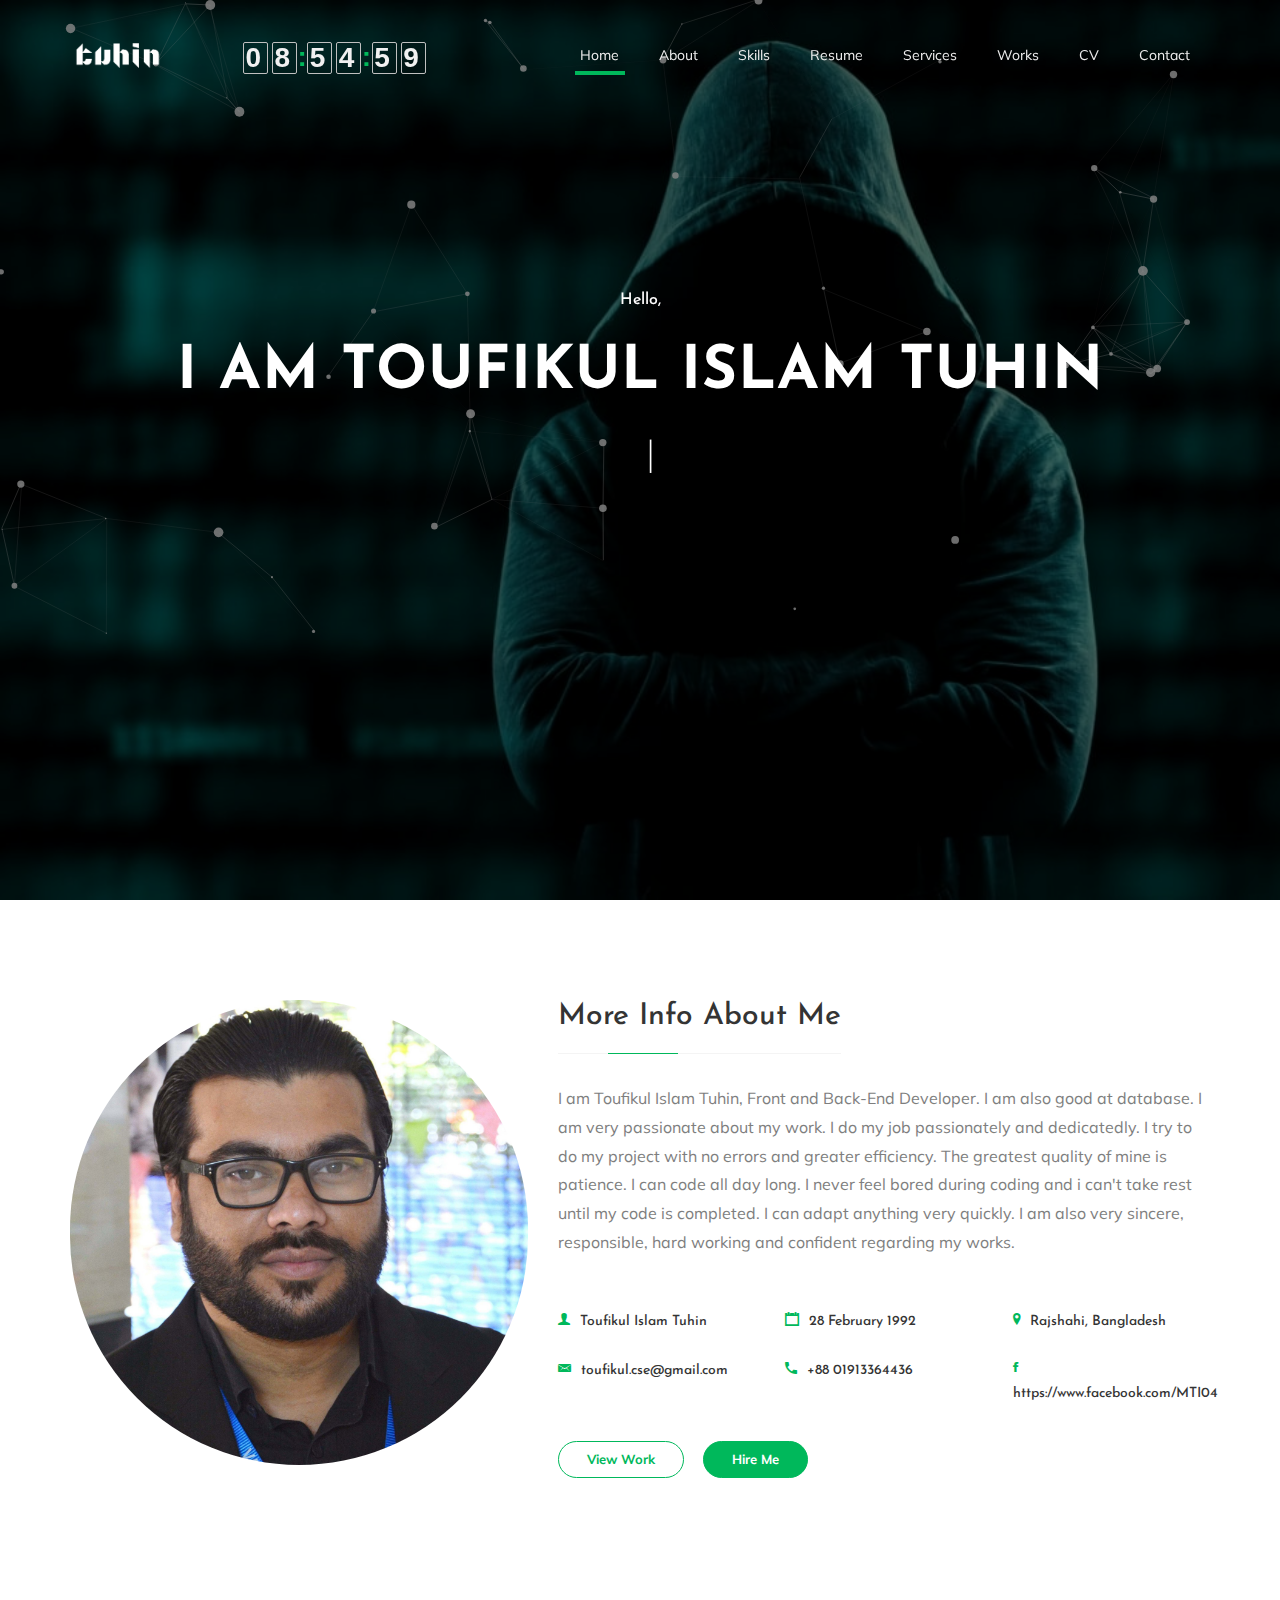
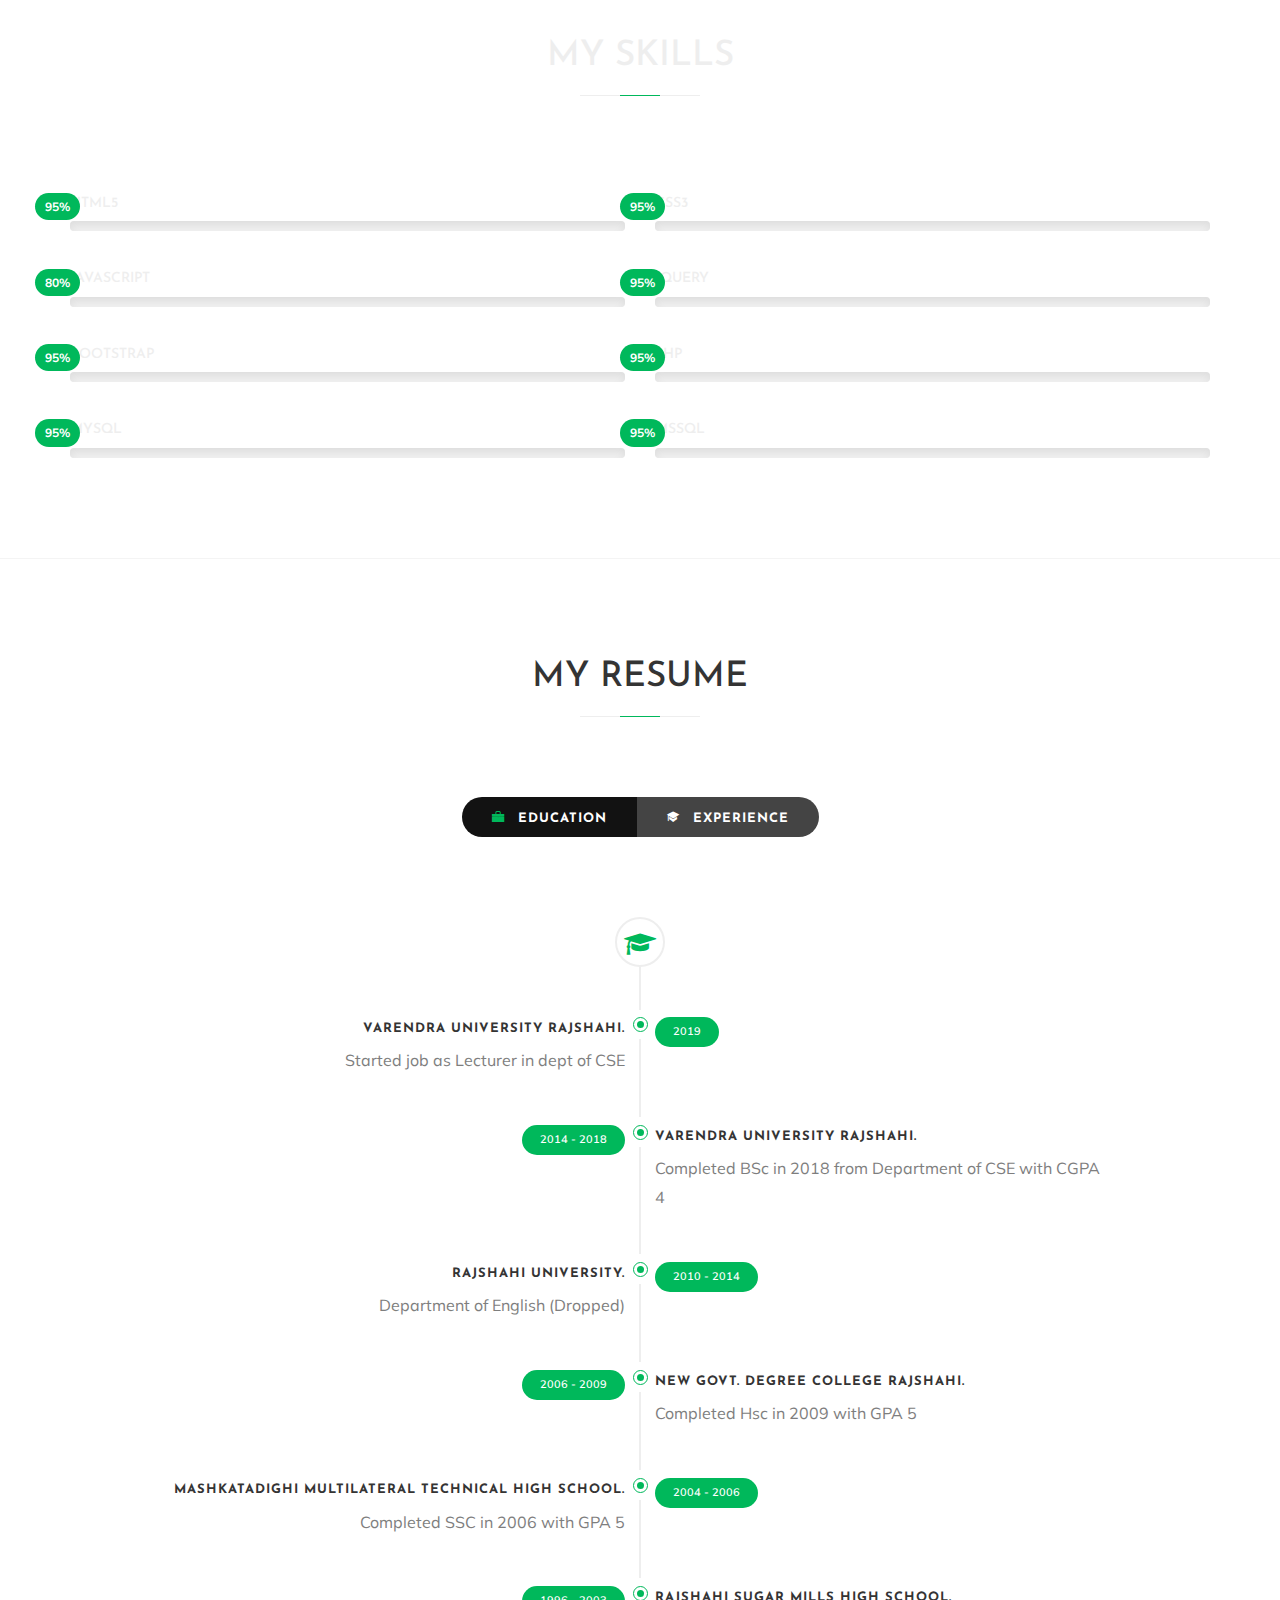
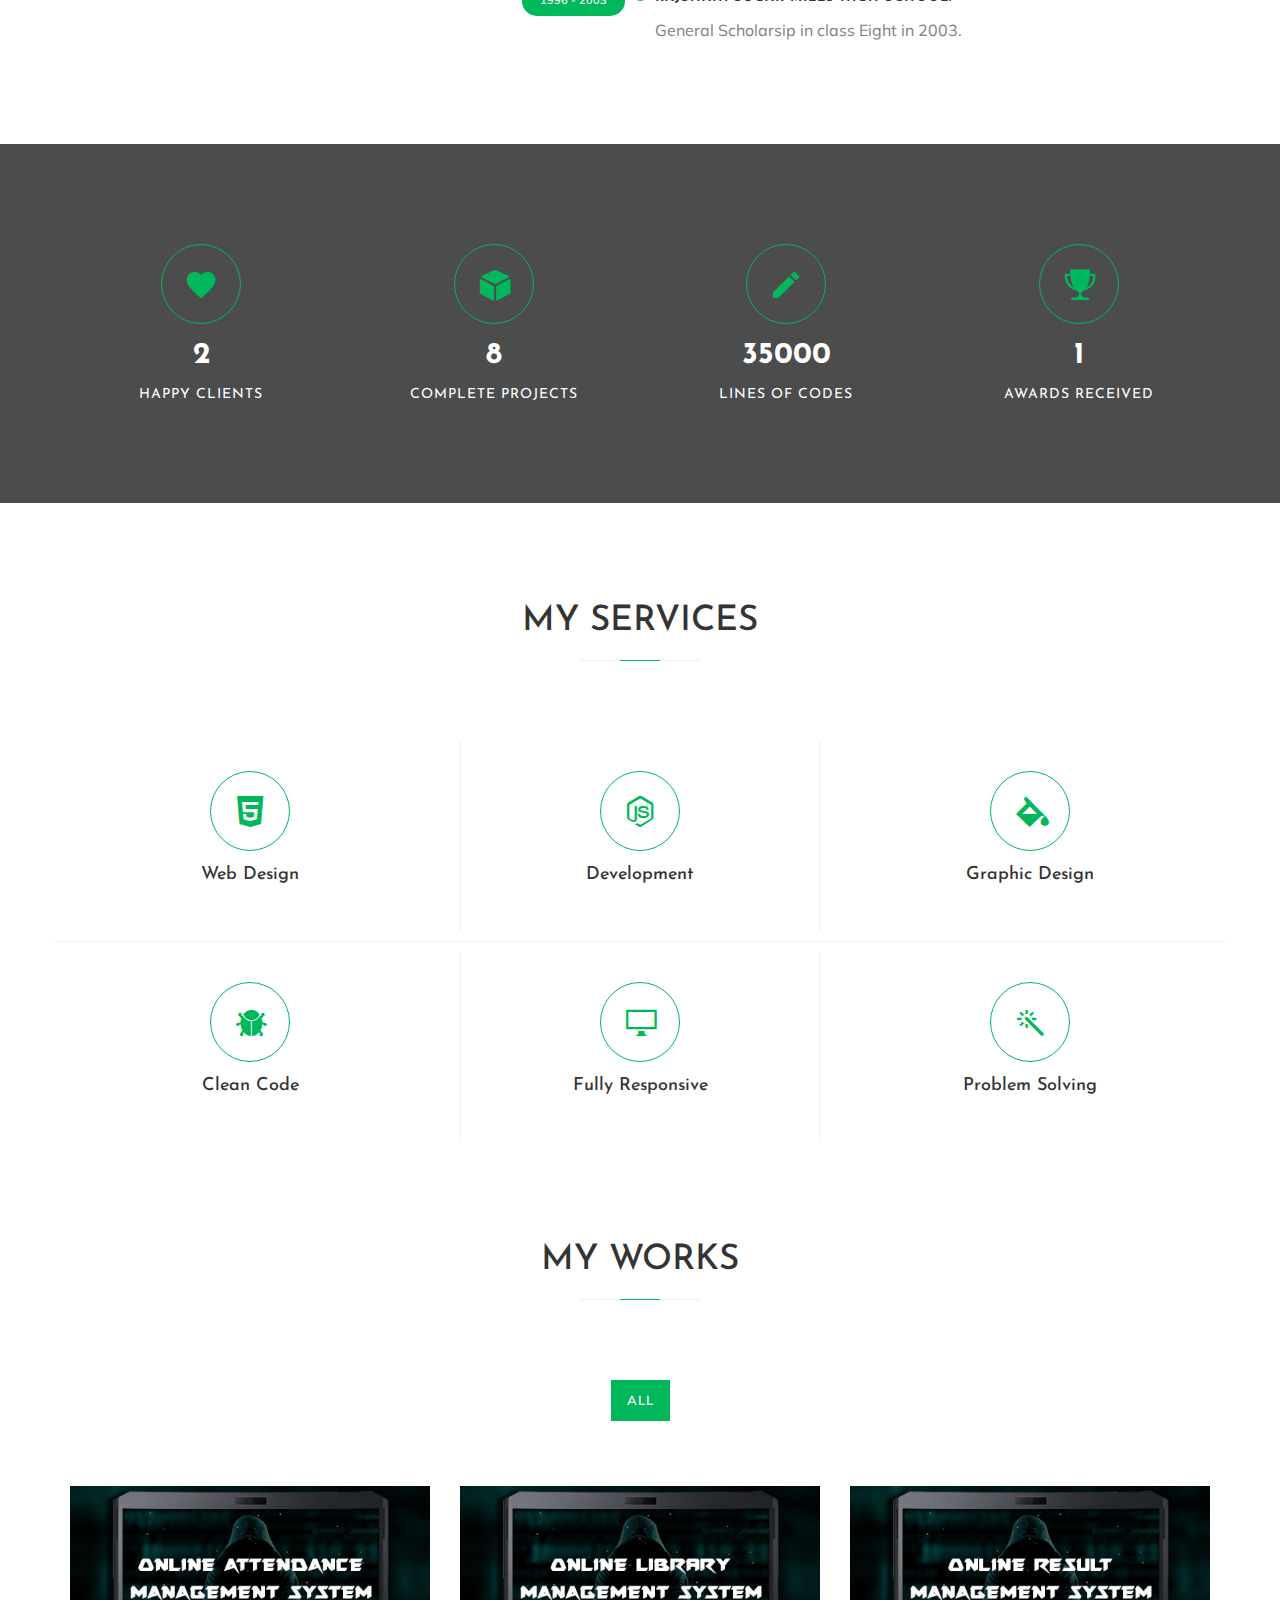
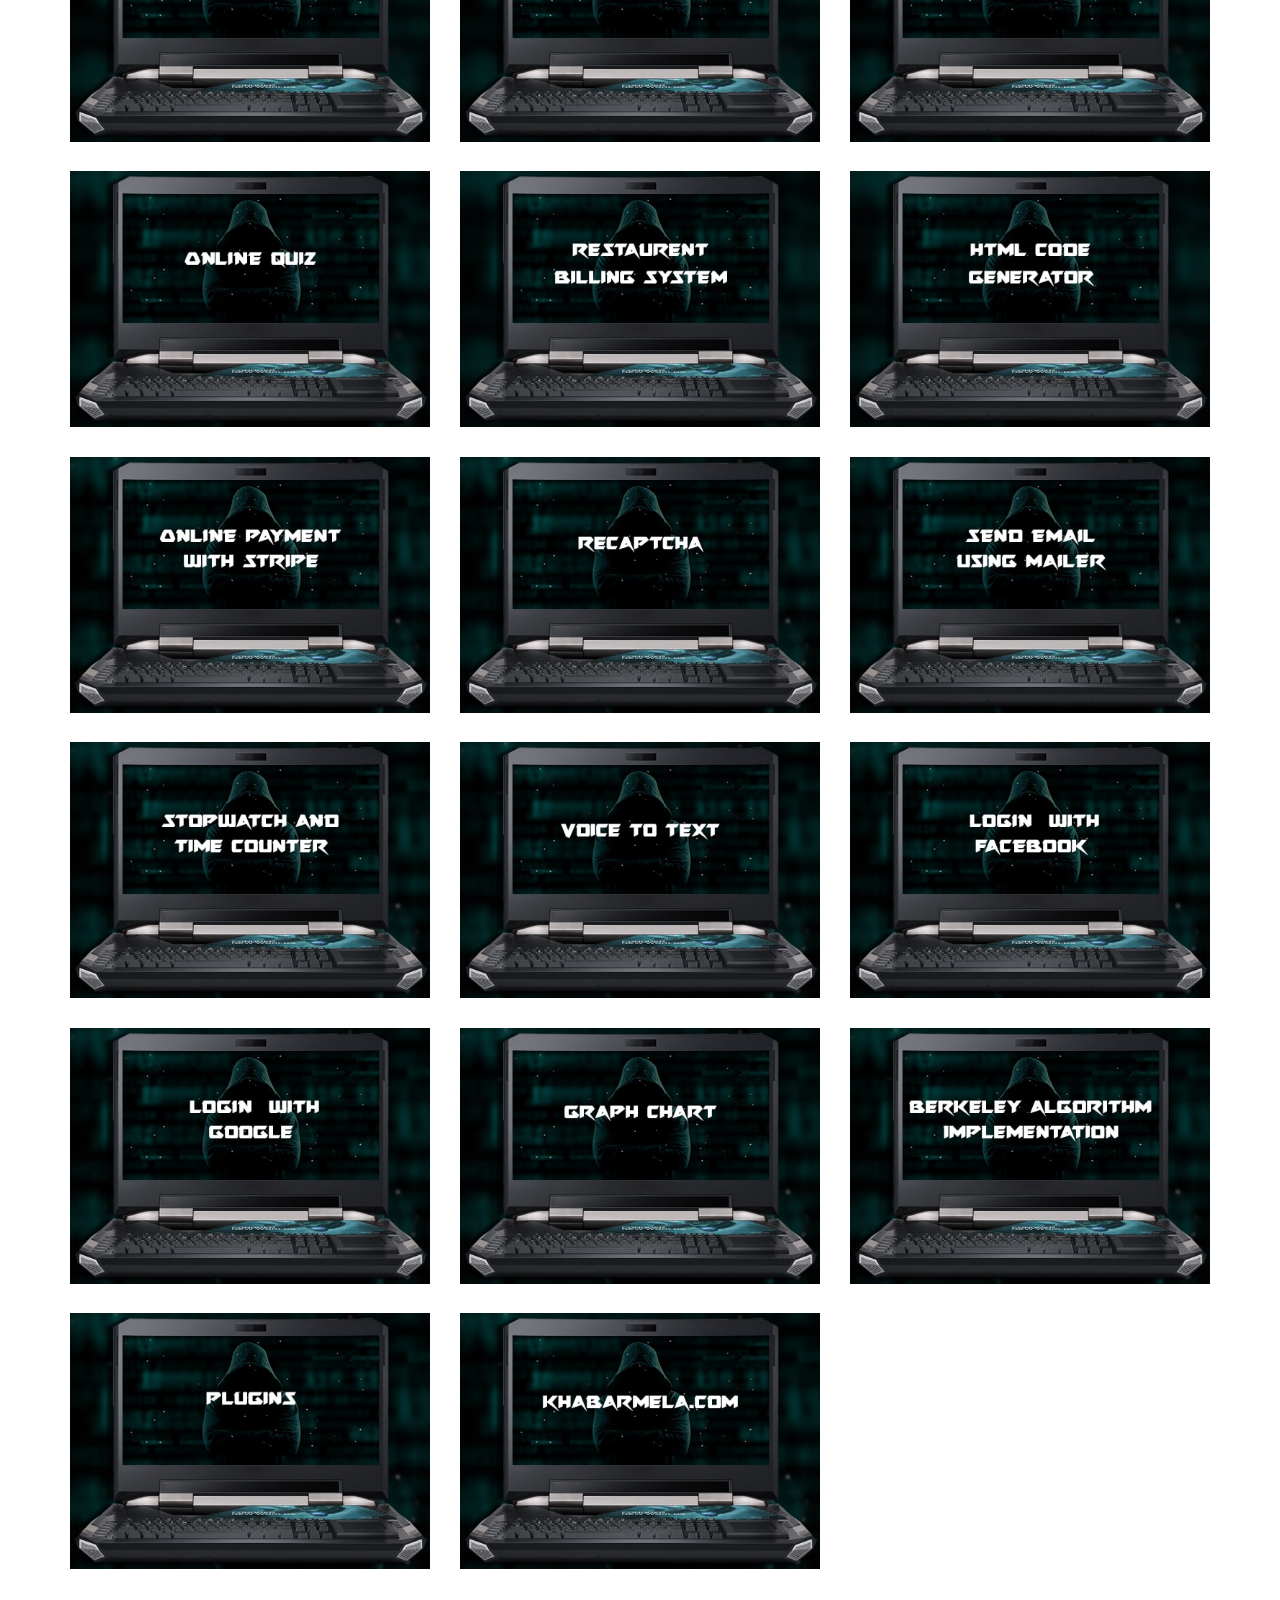
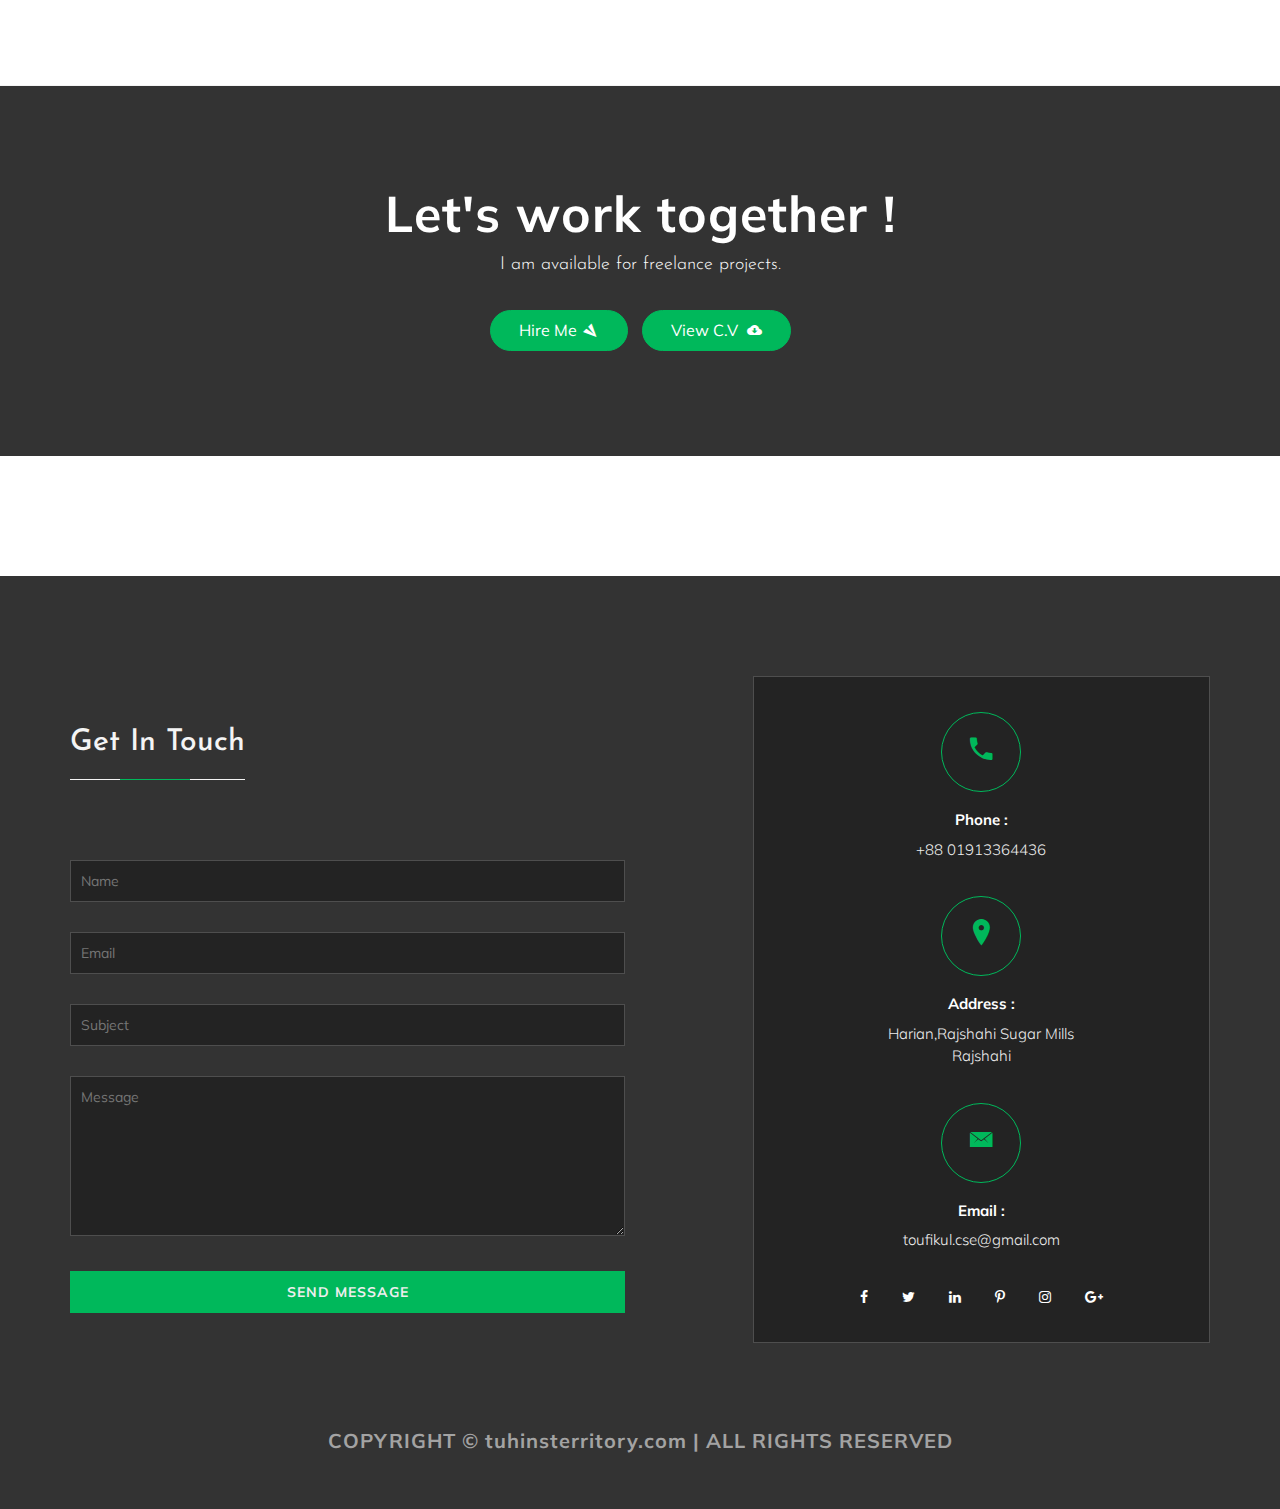
==== index.html @ a279df2b "Update index.html" ====
<!doctype html>
<html class="no-js" lang="en">
    <head>
        <meta charset="utf-8">
        <meta http-equiv="X-UA-Compatible" content="IE=edge,chrome=1">
        <title>My Portfolio</title>
       	<meta name="description" content="This is a personal portfolio site of Md. Toufikul Islam where anyone can see his works and projects and know his skills." />
		<meta name="keywords" content="portfolio, personal, corporate, business, parallax, creative, agency" />
        <meta name="viewport" content="width=device-width, initial-scale=1.0" />
        <meta name="author" content="Toufique Tuhin" />
        
        <!-- facebook meta -->
        <meta property="og:title" content="Personal Portfolio Website" />
        <meta property="og:type" content="website" />
        <meta property="og:site_name" content="https://tuhinsterritory.com" />
        <meta property="og:url" content="https://tuhinsterritory.com" />
        <meta property="og:description" content="This is a personal portfolio site of Md. Toufikul Islam where anyone can see his works and projects and know his skills." />
        <meta property="og:image" content="assets/img/lp.bmp" />
        <meta property="og:image:width" content="200" />
        <meta property="og:image:height" content="200" />
        
        <!-- twitter meta -->
        <meta name="twitter:card" content="Summary">
        <meta name="twitter:site" content="@toufique_tuhin">
        <meta name="twitter:url" content="https://tuhinsterritory.com" />
        <meta name="twitter:title" content="Personal Portfolio Website">
        <meta name="twitter:description" content="This is a personal portfolio site of Md. Toufikul Islam where anyone can see his works and projects and know his skills.">
        <meta name="twitter:image" content="assets/img/lp.jpg"> 
        
        <!-- g+ meta -->
        <meta itemprop="name" content="Personal Portfolio Website" />
        <meta itemprop="description" content="This is a personal portfolio site of Md. Toufikul Islam where anyone can see his works and projects and know his skills." />
        <meta itemprop="image" content="assets/img/lp.bmp" />
        
        <!-- g+ image -->
        <link rel="image_src" href="assets/img/lp.jpg"/>
        
        <!-- favicon -->
        <link rel="shortcut icon" type="image/jpg" href="assets/img/favicon.jpg">

		<!-- bootstrap css -->
		<link rel="stylesheet" href="assets/css/bootstrap.min.css" onclick="return false;" style="cursor: not-allowed;pointer-events: none;">

		<!-- google fonts -->
		<link href="https://fonts.googleapis.com/css?family=Muli:200,300,400,600,700,,800,900|Josefin+Sans:300,400,600,700" rel="stylesheet">

		<!-- owl carousel CSS -->
		<link rel="stylesheet" href="assets/css/owl.carousel.min.css" style="cursor: not-allowed;">
		<link rel="stylesheet" href="assets/css/owl.theme.default.min.css">

		<!-- magnific-popup CSS -->
		<link rel="stylesheet" href="assets/css/magnific-popup.css">

		<!-- Font Icon Core CSS -->
		<link rel="stylesheet" href="assets/css/font-awesome.min.css">
		<link rel="stylesheet" href="assets/css/et-line.css">
		<link rel="stylesheet" href="assets/css/ionicons.min.css">

		<!-- Core Style Css -->
        <link rel="stylesheet" href="assets/css/style.css">
        
        <!-- Scrollbar Style Css -->
        <link rel="stylesheet" href="assets/css/scrollbar.css">

        <!--[if lt IE 9]-->
		<script src="assets/js/html5shiv.min.js"></script>
		<!--[endif]-->
    </head>
    <!--Start of Tawk.to Script
    <script type="text/javascript">
    var Tawk_API=Tawk_API||{}, Tawk_LoadStart=new Date();
    (function(){
    var s1=document.createElement("script"),s0=document.getElementsByTagName("script")[0];
    s1.async=true;
    s1.src='https://embed.tawk.to/5b3b739a6d961556373d5d16/default';
    s1.charset='UTF-8';
    s1.setAttribute('crossorigin','*');
    s0.parentNode.insertBefore(s1,s0);
    })();
    </script>
    End of Tawk.to Script-->

    <body oncontextmenu="return false;">

    	<!-- ====== Preloader ======  -->
	    <div class="loading">
			<div class="load-circle">
			</div>
		</div>
		<!-- ======End Preloader ======  -->

		<!-- ====== button-top ======  -->
		<div class="button-top" data-scroll-nav="0">
			<span>
				<i class="fa fa-angle-up" aria-hidden="true"></i>
			</span>
		</div>
		<!-- ======End button-top ======  -->

		<!-- ====== Navgition ======  -->
		<nav class="navbar navbar-default">
		  <div class="container">
		    <!-- Brand and toggle get grouped for better mobile display -->
		    <div class="navbar-header">
		      <button type="button" class="navbar-toggle collapsed" data-toggle="collapse" data-target="#nav-icon-collapse" aria-expanded="false">
		        <span class="sr-only">Toggle navigation</span>
		        <span class="icon-bar"></span>
		        <span class="icon-bar"></span>
		        <span class="icon-bar"></span>
		      </button>

		      <!-- logo -->
		      <a href="#">
		      	<div class="logo">
		      		<img src="assets/img/logo-light.png" alt="logo">
		      	</div>
		      </a>

		    </div>

		    <!-- Collect the nav links, and other content for toggling -->
		    <div class="collapse navbar-collapse" id="nav-icon-collapse">
		      
			  <!-- links -->
		      <ul class="nav navbar-nav navbar-right">
		        <span id="clock-w-step-cb" class="color_default"></span>  
		        <li><a href="#" data-scroll-nav="0" class="active">Home</a></li>
		        <li><a href="#" data-scroll-nav="1">About</a></li>
		        <li><a href="#" data-scroll-nav="2">Skills</a></li>
		        <li><a href="#" data-scroll-nav="3">Resume</a></li>
		        <li><a href="#" data-scroll-nav="4">Services</a></li>
		        <li><a href="#" data-scroll-nav="5">Works</a></li> 
		        <li><a href="#" data-scroll-nav="6">CV</a></li>
		        <li><a href="#" data-scroll-nav="7">Contact</a></li>
		      </ul>
		    </div><!-- /.navbar-collapse -->
		  </div><!-- /.container -->
		</nav>
		<!-- ====== End Navgition ======  -->

		<!-- ====== Header ======  -->
		<section id="home" class="header" data-scroll-index="0" data-stellar-background-ratio="0.8">
			<!-- particles -->
			<div id="particles-js"></div>

			<div class="container">
				<div class="row">
					<div class="v-middle">
						<div class="caption">
							<h4>Hello,</h4>
							<h1>I Am Toufikul Islam Tuhin</h1>
							<div class="type">
								<h3></h3>
							</div>
						</div>
					</div>
				</div>
			</div>
		</section>
		<!-- ====== End Header ======  -->

		<!-- ====== About ======  -->
		<section id="about" class="hero section-padding" data-scroll-index="1">
			<div class="container">
				<div class="row">
					<div class="col-md-5">
						<div class="hero-img">
							<!--<img src="assets/img/tuhin.jpg" alt="tuhin" style="border-radius:250px">-->
							<!--<img src="assets/img/tuhin_2.jpg" alt="tuhin" style="border-radius:300px !important">-->
							<img src="assets/img/tuhin_min.jpg" alt="tuhin" style="border-radius:300px !important">
						</div>
					</div>
					<div class="col-md-7">
						<div class="hero-content">
							<h4 class="head-left">More Info About Me</h4>
							<p>I am Toufikul Islam Tuhin, Front and Back-End Developer. I am also good at database. I am very passionate about my work. I do my job passionately and dedicatedly. I try to do my project with no errors and greater efficiency. The greatest quality of mine is patience. I can code all day long. I never feel bored during coding and i can't take rest until my code is completed. I can adapt anything very quickly. I am also very sincere, responsible, hard working and confident regarding my works. </p>
							
							<div class="info">
								<div class="row">
									<div class="col-md-4 col-sm-6">
										<h5><span><i class="icon ion-person"></i></span>Toufikul Islam Tuhin</h5>
									</div>
									<div class="col-md-4 col-sm-6">
										<h5><span><i class="icon ion-calendar"></i></span>28 February 1992</h5>
									</div>
									<div class="col-md-4 col-sm-6">
										<h5><span><i class="icon ion-location"></i></span>Rajshahi, Bangladesh</h5>
									</div>
									<div class="col-md-4 col-sm-6">
										<h5><span><i class="icon ion-email"></i></span>toufikul.cse@gmail.com</h5>
									</div>
									<div class="col-md-4 col-sm-6">
										<h5><span><i class="icon ion-android-call"></i></span>+88 01913364436</h5>
									</div>
									<div class="col-md-4 col-sm-6">
										<h5><span><i class="ion-social-facebook"></i></span>https://www.facebook.com/MTI04</h5>
									</div>
									<div class="clear-fix"></div>
									<a href="#0" data-scroll-nav="5">
										<span class="butn butn-bord">View Work</span>
									</a>
									<a href="#0" data-scroll-nav="7">
										<span class="butn butn-bg">Hire Me</span>
									</a>
								</div>
							</div>

						</div>
					</div>
					<div class="clear-fix"></div>

				</div>
			</div>
		</section>
		<!-- ====== End About ======  -->

		<!--====== Skills ======-->
		<section id="skills" class="hero section-padding" data-scroll-index="2" style="background-image: url(assets/img/5.jpg);background-attachment: fixed;background-size: cover;position: relative;">
			<div class="container">
				<div class="row">
					<div class="section-head" style="color:#eee !important;">
						<h3>MY SKILLS</h3>
					</div>

					<div class="skills mt-100">
						<div class="col-md-6">
							<div class="item" style="color:#eee !important;">
								<h6>HTML5</h6>
								<div class="skills-progress"><span data-value='95%'></span></div>
							</div>

							<div class="item" style="color:#eee !important;">
								<h6>JAVASCRIPT</h6>
								<div class="skills-progress"><span data-value='80%'></span></div>
							</div>
						</div>
						<div class="col-md-6">
							<div class="item" style="color:#eee !important;">
								<h6>CSS3</h6>
								<div class="skills-progress"><span data-value='95%'></span></div>
							</div>

							<div class="item" style="color:#eee !important;">
								<h6>JQUERY</h6>
								<div class="skills-progress"><span data-value='95%'></span></div>
							</div>
						</div>

						<div class="col-md-6">
							<div class="item" style="color:#eee !important;">
								<h6>BOOTSTRAP</h6>
								<div class="skills-progress"><span data-value='95%'></span></div>
							</div>

							<div class="item" style="color:#eee !important;">
								<h6>MYSQL</h6>
								<div class="skills-progress"><span data-value='95%'></span></div>
							</div>
						</div>

						<div class="col-md-6">
							<div class="item" style="color:#eee !important;">
								<h6>PHP</h6>
								<div class="skills-progress"><span data-value='95%'></span></div>
							</div>

							<div class="item" style="color:#eee !important;">
								<h6>MSSQL</h6>
								<div class="skills-progress"><span data-value='95%'></span></div>
							</div>
						</div>
						<div class="clear-fix"></div>
					</div>

				</div>
			</div>
		</section>
		<!--====== End Skills ======-->


		<!-- ====== Resume ======  -->
		<section id="resume" class="resume section-padding" data-scroll-index="3">
			<div class="container">

				<div class="section-head">
					<h3>MY RESUME</h3>
				</div>

				<div class="row">
					<div class="col-md-offset-1 col-md-10">
						<div class="tabs">
								<!-- tabs-icon -->
							<div class="tabs-icon">
								<ul>
									<li id="tab-1" class="active">
										<span class="ion-briefcase"></span>
										<h6 class="sm-title">EDUCATION</h6>
									</li>
									<li id="tab-2">
										<span class="ion-university"></span>
										<h6 class="sm-title">EXPERIENCE</h6>
									</li>
								</ul>
							</div>

							<div class="resume-content">

								<!-- tabs-content -->
								<div id="tab-1-content" class="item active">
									<div class="content">
										<div class="main-icon">
											<span>
												<i class="fa fa-graduation-cap" aria-hidden="true"></i>
											</span>
										</div>

										<div class="row">
										    <div class="col-md-6 col-md-push-6">
												<div class="inf">
													<span class="date">2019</span>
												</div>
											</div>
											<div class="col-md-6 col-md-pull-6">
												<div class="cont text-right pb-50">
													<h6 class="sm-title">Varendra University Rajshahi.</h6>
													<p>Started job as Lecturer in dept of CSE</p>
												</div>
											</div>

											<div class="col-md-6">
												<div class="inf text-right">
													<span class="date">2014 - 2018</span>
												</div>
											</div>
											<div class="col-md-6">
												<div class="cont pb-50">
													<h6 class="sm-title">Varendra University Rajshahi.</h6>
													<p>Completed BSc in 2018 from Department of CSE with CGPA 4</p>
												</div>
											</div>

											<div class="col-md-6 col-md-push-6">
												<div class="inf">
													<span class="date">2010 - 2014</span>
												</div>
											</div>
											<div class="col-md-6 col-md-pull-6">
												<div class="cont text-right pb-50">
													<h6 class="sm-title">Rajshahi University.</h6>
													<p>Department of English (Dropped)</p>
												</div>
											</div>

											<div class="col-md-6">
												<div class="inf text-right">
													<span class="date">2006 - 2009</span>
												</div>
											</div>
											<div class="col-md-6">
												<div class="cont pb-50">
													<h6 class="sm-title">New Govt. Degree College Rajshahi.</h6>
													<p>Completed Hsc in 2009 with GPA 5</p>
												</div>
											</div>

											<div class="col-md-6 col-md-push-6">
												<div class="inf">
													<span class="date">2004 - 2006</span>
												</div>
											</div>
											<div class="col-md-6 col-md-pull-6">
												<div class="cont text-right pb-50">
													<h6 class="sm-title">Mashkatadighi Multilateral Technical High School.</h6>
													<p>Completed SSC in 2006 with GPA 5</p>
												</div>
											</div>

											<div class="col-md-6">
												<div class="inf text-right">
													<span class="date">1996 - 2003</span>
												</div>
											</div>
											<div class="col-md-6">
												<div class="cont last">
													<h6 class="sm-title">Rajshahi Sugar Mills High School.</h6>
													<p>General Scholarsip in class Eight in 2003.</p>
												</div>
											</div>
										</div>
									</div>
								</div>


								<!-- tabs-content -->
								<div id="tab-2-content" class="item">
									<div class="content">
										<div class="main-icon">
											<span>
												<i class="fa fa-briefcase" aria-hidden="true"></i>
											</span>
										</div>

										<div class="row">
											<div class="col-md-6">
												<div class="inf text-right">
													<span class="date">2019 - Present</span>
												</div>
											</div>
											<div class="col-md-6">
												<div class="cont pb-50">
													<h6 class="sm-title">Varendra University, Rajshahi.</h6>
													<p>Started job as Lecturer in dept. of CSE.</p>
												</div>
											</div>

											<div class="col-md-6 col-md-push-6">
												<div class="inf">
													<span class="date">2019</span>
												</div>
											</div>
											<div class="col-md-6 col-md-pull-6">
												<div class="cont text-right pb-50">
													<h6 class="sm-title">W3Space.</h6>
													<p>Started job as Software Developer.</p>
												</div>
											</div>

											<div class="col-md-6">
												<div class="inf text-right">
													<span class="date">2018</span>
												</div>
											</div>
											<div class="col-md-6">
												<div class="cont last">
													<h6 class="sm-title">ITcorner Solutions</h6>
													<p>Started job as Software Engineer.</p>
												</div>
											</div>
										</div>
									</div>
								</div>

								
							</div>
						</div>
					</div>
				</div>
			</div>
		</section>
		<!-- ====== End Resume ======  -->

		<!--====== Numbers ======-->
		<div class="numbers section-padding text-center">
			<div class="container">
				<div class="row">
					<div class="col-md-3 col-sm-6">
						<div class="item">
							<span class="icon ion-android-favorite"></span>
							<h5 class="counter">2</h5>
							<h6 class="sm-title">Happy Clients</h6>
						</div>
					</div>
					<div class="col-md-3 col-sm-6">
						<div class="item">
							<span class="icon ion-cube"></span>
							<h5 class="counter">8</h5>
							<h6 class="sm-title">Complete Projects</h6>
						</div>
					</div>
					<div class="col-md-3 col-sm-6">
						<div class="item">
							<span class="icon ion-android-create"></span>
							<h5 class="counter">35000</h5>
							<h6 class="sm-title">Lines of Codes</h6>
						</div>
					</div>
					<div class="col-md-3 col-sm-6">
						<div class="item">
							<span class="icon ion-trophy"></span>
							<h5 class="counter">1</h5>
							<h6 class="sm-title">Awards Received</h6>
						</div>
					</div>
				</div>
			</div>
		</div>
		<!--====== End Numbers ======-->

		<!--====== Services ======-->
		<section id="services" class="services section-padding" style="padding:100px 0px 0px 0px !important" data-scroll-index="4">
			<div class="container">

				<div class="section-head">
					<h3>MY SERVICES</h3>
				</div>

				<div class="row">
					<div class="col-md-4">
						<div class="item text-center">
							<!-- <span class="icon ion-umbrella"></span> -->
							<span class="icon ion-social-html5"></span>
							<h6>Web Design</h6>
							<!--<p>Lorem ipsum dolor sit amet, conse ctetur adipi sicing elit, sed do eiusmod tempor incid idunt ut labore et.</p>-->
						</div>
					</div>
					<div class="col-md-4">
						<div class="item text-center bord">
							<!-- <span class="icon ion-bowtie"></span> -->
							<span class="icon ion-social-nodejs"></span> <!-- ion-social-javascript -->
							<h6>Development</h6>
							<!--<p>Lorem ipsum dolor sit amet, conse ctetur adipi sicing elit, sed do eiusmod tempor incid idunt ut labore et.</p>-->
						</div>
					</div>
					<div class="col-md-4">
						<div class="item text-center">
							<span class="icon ion-paintbucket"></span>
							<h6>Graphic Design</h6>
							<!--<p>Lorem ipsum dolor sit amet, conse ctetur adipi sicing elit, sed do eiusmod tempor incid idunt ut labore et.</p>-->
						</div>
					</div>
					<div class="clear-fix"></div>
					<div class="border"></div>
					<div class="col-md-4">
						<div class="item text-center">
							<span class="icon ion-bug"></span>
							<h6>Clean Code</h6>
							<!--<p>Lorem ipsum dolor sit amet, conse ctetur adipi sicing elit, sed do eiusmod tempor incid idunt ut labore et.</p>-->
						</div>
					</div>
					<div class="col-md-4">
						<div class="item text-center bord">
							<span class="icon ion-monitor"></span>
							<h6>Fully Responsive</h6>
							<!--<p>Lorem ipsum dolor sit amet, conse ctetur adipi sicing elit, sed do eiusmod tempor incid idunt ut labore et.</p>-->
						</div>
					</div>
					<div class="col-md-4">
						<div class="item text-center">
							<span class="icon ion-ios-color-wand"></span>
							<h6>Problem Solving</h6>
							<!--<p>Lorem ipsum dolor sit amet, conse ctetur adipi sicing elit, sed do eiusmod tempor incid idunt ut labore et.</p>-->
						</div>
					</div>
					<div class="clear-fix"></div>
				</div>
			</div>
		</section>
		<!--====== End Services ======-->

		<!--====== Portfolio ======-->
		<section id="works" class="portfolio section-padding" data-scroll-index="5">
			<div class="container">

				<div class="section-head">
					<h3>MY WORKS</h3>
				</div>

				<div class="row">

					<!-- filter links -->
					<div class="filtering text-center mb-50">
						<span data-filter='*' class="active works" style="padding:10px 15px !important;">All</span>
						<!-- <span data-filter='.brand' class="works">Brand</span>
						<span data-filter='.web' class="works">Design</span>
						<span data-filter='.graphic' class="works">Graphic</span> -->
					</div>

					<!-- gallery -->
					<div class="gallery text-center">

						<!-- gallery item -->
						<div class="col-md-4 items graphic">
							<div class="item-img">
							
							<img src="assets/img/portfolio/attendance.jpg" alt="image">
							<div class="item-img-overlay">
								<div class="overlay-info v-middle text-center">
									<h6 class="sm-titl">WEB DEVELOPMENT</h6>
									<div class="icons">
										<span class="icon">
											<a href="works/attendance/attendance/p_a_f.php" target="_blank">
												<span class="icon-attachment"></span>
											</a>
										</span>

										<span class="icon link">
											<a href="assets/img/portfolio/attendance.jpg">
												<span class="icon-magnifying-glass"></span>
											</a>
										</span>
									</div>
								</div>
							</div>
							</div>
						</div>

						<!-- gallery item -->
						<div class="col-md-4 items web">
							<div class="item-img">
							
							<img src="assets/img/portfolio/library.jpg" alt="image">
							<div class="item-img-overlay">
								<div class="overlay-info v-middle text-center">
									<h6 class="sm-titl">WEB DEVELOPMENT</h6>
									<div class="icons">
										<span class="icon">
											<a href="works/library/library/book_details.php" target="_blank">
												<span class="icon-attachment"></span>
											</a>
										</span>

										<span class="icon link">
											<a href="assets/img/portfolio/library.jpg">
												<span class="icon-magnifying-glass"></span>
											</a>
										</span>
									</div>
								</div>
							</div>
							</div>
						</div>

						<!-- gallery item -->
						<div class="col-md-4 items graphic">
							<div class="item-img">
							
							<img src="assets/img/portfolio/result.jpg" alt="image">
							<div class="item-img-overlay">
								<div class="overlay-info v-middle text-center">
									<h6 class="sm-titl">WEB DEVELOPMENT</h6>
									<div class="icons">
										<span class="icon">
											<a href="works/result/result/semester_final_result_rank.php" target="_blank">
												<span class="icon-attachment"></span>
											</a>
										</span>

										<span class="icon link">
											<a href="assets/img/portfolio/result.jpg">
												<span class="icon-magnifying-glass"></span>
											</a>
										</span>
									</div>
								</div>
							</div>
							</div>
						</div>

						<!-- gallery item -->
						<div class="col-md-4 items brand">
							<div class="item-img">
							
							<img src="assets/img/portfolio/quiz.jpg" alt="image">
							<div class="item-img-overlay">
								<div class="overlay-info v-middle text-center">
									<h6 class="sm-titl">WEB DEVELOPMENT</h6>
									<div class="icons">
										<span class="icon">
											<a href="works/quiz/quiz/quiz.php" target="_blank">
												<span class="icon-attachment"></span>
											</a>
										</span>

										<span class="icon link">
											<a href="assets/img/portfolio/lab.jpg">
												<span class="icon-magnifying-glass"></span>
											</a>
										</span>
									</div>
								</div>
							</div>
							</div>
						</div>

						<!-- gallery item -->
						<div class="col-md-4 items web graphic">
							<div class="item-img">
							
							<img src="assets/img/portfolio/bill.jpg" alt="image">
							<div class="item-img-overlay">
								<div class="overlay-info v-middle text-center">
									<h6 class="sm-titl">WEB DEVELOPMENT</h6>
									<div class="icons">
										<span class="icon">
											<a href="works/restaurant/food_details.php" target="_blank">
												<span class="icon-attachment"></span>
											</a>
										</span>

										<span class="icon link">
											<a href="assets/img/portfolio/bill.jpg">
												<span class="icon-magnifying-glass"></span>
											</a>
										</span>
									</div>
								</div>
							</div>
							</div>
						</div>						

						<!-- gallery item -->
						<div class="col-md-4 items brand">
							<div class="item-img">
							
							<img src="assets/img/portfolio/html_generator.jpg" alt="image">
							<div class="item-img-overlay">
								<div class="overlay-info v-middle text-center">
									<h6 class="sm-titl">WEB DEVELOPMENT</h6>
									<div class="icons">
										<span class="icon">
											<a href="works/my_editor/" target="_blank">
												<span class="icon-attachment"></span>
											</a>
										</span>

										<span class="icon link">
											<a href="assets/img/portfolio/html_generator.jpg">
												<span class="icon-magnifying-glass"></span>
											</a>
										</span>
									</div>
								</div>
							</div>
							</div>
						</div>
						
						<!-- gallery item -->
						<div class="col-md-4 items brand">
							<div class="item-img">
							
							<img src="assets/img/portfolio/stripe.jpg" alt="image">
							<div class="item-img-overlay">
								<div class="overlay-info v-middle text-center">
									<h6 class="sm-titl">WEB DEVELOPMENT</h6>
									<div class="icons">
										<span class="icon">
											<a href="works/Stripe/" target="_blank">
												<span class="icon-attachment"></span>
											</a>
										</span>

										<span class="icon link">
											<a href="assets/img/portfolio/stripe.jpg">
												<span class="icon-magnifying-glass"></span>
											</a>
										</span>
									</div>
								</div>
							</div>
							</div>
						</div>
						
						
						
						<!-- gallery item -->
						<div class="col-md-4 items brand">
							<div class="item-img">
							
							<img src="assets/img/portfolio/recaptcha.jpg" alt="image">
							<div class="item-img-overlay">
								<div class="overlay-info v-middle text-center">
									<h6 class="sm-titl">WEB DEVELOPMENT</h6>
									<div class="icons">
										<span class="icon">
											<a href="Recaptcha/" target="_blank">
												<span class="icon-attachment"></span>
											</a>
										</span>

										<span class="icon link">
											<a href="assets/img/portfolio/recaptcha.jpg">
												<span class="icon-magnifying-glass"></span>
											</a>
										</span>
									</div>
								</div>
							</div>
							</div>
						</div>
						
						<div class="col-md-4 items brand">
							<div class="item-img">
							
							<img src="assets/img/portfolio/email.jpg" alt="image">
							<div class="item-img-overlay">
								<div class="overlay-info v-middle text-center">
									<h6 class="sm-titl">WEB DEVELOPMENT</h6>
									<div class="icons">
										<span class="icon">
											<a href="works/phpmailer6/sendemail.php" target="_blank">
												<span class="icon-attachment"></span>
											</a>
										</span>

										<span class="icon link">
											<a href="assets/img/portfolio/email.jpg">
												<span class="icon-magnifying-glass"></span>
											</a>
										</span>
									</div>
								</div>
							</div>
							</div>
						</div>
						
						<!-- gallery item -->
						<div class="col-md-4 items brand">
							<div class="item-img">
							
							<img src="assets/img/portfolio/stopwatch.jpg" alt="image">
							<div class="item-img-overlay">
								<div class="overlay-info v-middle text-center">
									<h6 class="sm-titl">WEB DEVELOPMENT</h6>
									<div class="icons">
										<span class="icon">
											<a href="works/StopWatch/" target="_blank">
												<span class="icon-attachment"></span>
											</a>
										</span>

										<span class="icon link">
											<a href="assets/img/portfolio/stopwatch.jpg">
												<span class="icon-magnifying-glass"></span>
											</a>
										</span>
									</div>
								</div>
							</div>
							</div>
						</div>
						
                        <!-- gallery item -->
						<div class="col-md-4 items brand">
							<div class="item-img">
							
							<img src="assets/img/portfolio/voice_to_text.jpg" alt="image">
							<div class="item-img-overlay">
								<div class="overlay-info v-middle text-center">
									<h6 class="sm-titl">WEB DEVELOPMENT</h6>
									<div class="icons">
										<span class="icon">
											<a href="works/speechAPI/" target="_blank">
												<span class="icon-attachment"></span>
											</a>
										</span>

										<span class="icon link">
											<a href="assets/img/portfolio/voice_to_text.jpg">
												<span class="icon-magnifying-glass"></span>
											</a>
										</span>
									</div>
								</div>
							</div>
							</div>
						</div>
						
						<!-- gallery item -->
						<div class="col-md-4 items brand">
							<div class="item-img">
							
							<img src="assets/img/portfolio/facebooklogin.jpg" alt="image">
							<div class="item-img-overlay">
								<div class="overlay-info v-middle text-center">
									<h6 class="sm-titl">WEB DEVELOPMENT</h6>
									<div class="icons">
										<span class="icon">
											<a href="FacebookLogin" target="_blank">
												<span class="icon-attachment"></span>
											</a>
										</span>

										<span class="icon link">
											<a href="assets/img/portfolio/facebooklogin.jpg">
												<span class="icon-magnifying-glass"></span>
											</a>
										</span>
									</div>
								</div>
							</div>
							</div>
						</div>
						
						<!-- gallery item -->
						<div class="col-md-4 items brand">
							<div class="item-img">
							
							<img src="assets/img/portfolio/googlelogin.jpg" alt="image">
							<div class="item-img-overlay">
								<div class="overlay-info v-middle text-center">
									<h6 class="sm-titl">WEB DEVELOPMENT</h6>
									<div class="icons">
										<span class="icon">
											<a href="GoogleLogin" target="_blank">
												<span class="icon-attachment"></span>
											</a>
										</span>

										<span class="icon link">
											<a href="assets/img/portfolio/googlelogin.jpg">
												<span class="icon-magnifying-glass"></span>
											</a>
										</span>
									</div>
								</div>
							</div>
							</div>
						</div>
						
						<!-- gallery item -->
						<div class="col-md-4 items brand">
							<div class="item-img">
							
							<img src="assets/img/portfolio/chart.jpg" alt="image">
							<div class="item-img-overlay">
								<div class="overlay-info v-middle text-center">
									<h6 class="sm-titl">WEB DEVELOPMENT</h6>
									<div class="icons">
										<span class="icon">
											<a href="works/chart" target="_blank">
												<span class="icon-attachment"></span>
											</a>
										</span>

										<span class="icon link">
											<a href="assets/img/portfolio/chart.jpg">
												<span class="icon-magnifying-glass"></span>
											</a>
										</span>
									</div>
								</div>
							</div>
							</div>
						</div>
						
						<!-- gallery item -->
						<div class="col-md-4 items brand">
							<div class="item-img">
							
							<img src="assets/img/portfolio/berkeley.jpg" alt="image">
							<div class="item-img-overlay">
								<div class="overlay-info v-middle text-center">
									<h6 class="sm-titl">WEB DEVELOPMENT</h6>
									<div class="icons">
										<span class="icon">
											<a href="works/berkeley" target="_blank">
												<span class="icon-attachment"></span>
											</a>
										</span>

										<span class="icon link">
											<a href="assets/img/portfolio/berkeley.jpg">
												<span class="icon-magnifying-glass"></span>
											</a>
										</span>
									</div>
								</div>
							</div>
							</div>
						</div>
						
						<!-- gallery item -->
						<div class="col-md-4 items brand">
							<div class="item-img">
							
							<img src="assets/img/portfolio/plugins.jpg" alt="image">
							<div class="item-img-overlay">
								<div class="overlay-info v-middle text-center">
									<h6 class="sm-titl">WEB DEVELOPMENT</h6>
									<div class="icons">
										<span class="icon">
											<a href="works/plugins" target="_blank">
												<span class="icon-attachment"></span>
											</a>
										</span>

										<span class="icon link">
											<a href="assets/img/portfolio/plugins.jpg">
												<span class="icon-magnifying-glass"></span>
											</a>
										</span>
									</div>
								</div>
							</div>
							</div>
						</div>
						
						<!-- gallery item -->
						<div class="col-md-4 items brand">
							<div class="item-img">
							
							<img src="assets/img/portfolio/khabarmela.jpg" alt="image">
							<div class="item-img-overlay">
								<div class="overlay-info v-middle text-center">
									<h6 class="sm-titl">WEB DEVELOPMENT</h6>
									<div class="icons">
										<span class="icon">
											<a href="http://khabarmela.com" target="_blank">
												<span class="icon-attachment"></span>
											</a>
										</span>

										<span class="icon link">
											<a href="assets/img/portfolio/khabarmela.jpg">
												<span class="icon-magnifying-glass"></span>
											</a>
										</span>
									</div>
								</div>
							</div>
							</div>
						</div>
						

					</div>
				</div>
			</div>
		</section>
		<!--====== End Portfolio ======-->

		<!--====== Hire ======-->
		<section id="hire" class="hire section-padding" data-scroll-index="6"> <!-- <div class="hire section-padding"> -->
			<div class="container">
				<div class="row">
					<div class="col-md-offset-2 col-md-8 col-sm-offset-1 col-sm-10">
						<div class="content text-center">
							<h2>Let's work together !</h2>
							<h6>I am available for freelance projects.</h6>
							<a data-scroll-nav="7" style="cursor:pointer">
								<span class="botn">Hire Me <i class="icon ion-android-send"></i></span>
							</a>
							<a href="#" target="_blank">
							    <!--<a href="cv/" target="_blank">-->
								<span class="botn">View C.V <i class="icon ion-android-download"></i></span>
							</a>
						</div>
					</div>
				</div>
			</div>
		</section> <!-- </div> -->
		<!--====== End Hire ======-->
		<br><br><br><br><br><br>

		<!--====== Contact ======-->
		<section id="contact" class="contact section-padding" data-scroll-index="7">
			<div class="container">
				<div class="row">
					<div class="col-md-6">

						<h4 class="head-left">Get In Touch</h4>

						<form class="form" id="contact-form" method="post" action="contact.php">
	                        <div class="messages"></div>

	                        <div class="controls">

	                            <div class="row">
	                                <div class="col-md-12">
	                                    <div class="form-group">
	                                        <input id="form_name" type="text" name="name" placeholder="Name" required="required" data-error="Firstname is required.">
	                                        <div class="help-block with-errors"></div>
	                                    </div>
	                                </div>
	                            </div>

	                            <div class="row">
	                                <div class="col-md-12">
	                                    <div class="form-group">
	                                        <input id="form_email" type="email" name="email" placeholder="Email" required="required" data-error="Valid email is required.">
	                                        <div class="help-block with-errors"></div>
	                                    </div>
	                                </div>
	                            </div>
	                            <div class="row">
	                                <div class="col-md-12">
	                                    <div class="form-group">
	                                        <input id="form_subject" type="text" name="subject" placeholder="Subject">
	                                        <div class="help-block with-errors"></div>
	                                    </div>
	                                </div>
	                            </div>
	                            <div class="row">
	                                <div class="col-md-12">
	                                    <div class="form-group">
	                                        <textarea id="form_message" name="message" placeholder="Message" rows="4" required="required" data-error="Message."></textarea>
	                                        <div class="help-block with-errors"></div>
	                                    </div>
	                                </div>
	                                <div class="col-sm-12">
	                                    <input type="submit" name="send" value="Send message">
	                                </div>
	                            </div>
	                        </div>
	                    </form>
					</div>

					<div class="col-md-offset-1 col-md-5">
						<div class="info" style="padding:35px 0px !important">
							<div class="item" style="margin-bottom: 35px !important">
								<span class="icon ion-android-call"></span>
								<h6>Phone :<br> <span>+88 01913364436</span></h6>
							</div>
							<div class="item" style="margin-bottom: 35px !important"> <!-- <a href="#" target="_blank"> -->
								<span class="icon ion-ios-location"></span>
								<h6>Address :<br> <span>Harian,Rajshahi Sugar Mills <br
								>Rajshahi</span></h6>
							</div>
							<div class="item" style="margin-bottom: 35px !important">
								<span class="icon ion-ios-email"></span>
								<h6>Email :<br> <span>toufikul.cse@gmail.com</span></h6>
							</div>
							<!-- social Icon -->
							<div class="social-icon">
								<a href="https://web.facebook.com/TuhinDaDeveloper" target="_blank">
									<span><i class="fa fa-facebook" aria-hidden="true"></i></span>
								</a>
								<a href="https://twitter.com/toufique_tuhin" target="_blank">
									<span><i class="fa fa-twitter" aria-hidden="true"></i></span>
								</a>
								<a href="https://www.linkedin.com/in/toufique-tuhin/" target="_blank">
									<span><i class="fa fa-linkedin" aria-hidden="true"></i></span>
								</a>
								<a href="https://www.pinterest.com/toufique_tuhin/" target="_blank">
									<span><i class="fa fa-pinterest-p" aria-hidden="true"></i></span>
								</a>
								<a href="https://www.instagram.com/toufique_tuhin/" target="_blank">
									<span><i class="fa fa-instagram" aria-hidden="true"></i></span>
								</a>
								<a href="https://plus.google.com/u/0/108104138140671678365" target="_blank">
									<span><i class="fa fa-google-plus" aria-hidden="true"></i></span>
								</a>
							</div>
						</div>
					</div>

					<div class="col-sm-12 text-center">
						<p class="copy" style="font-size:20px;font-weight:bold">COPYRIGHT &copy; tuhinsterritory.com <?php echo date("Y");?> | ALL RIGHTS RESERVED</p>
					</div>
				</div>
			</div>
		</section>
		<!--====== End Contact ======-->
       


        <!-- jQuery -->
		<script src="assets/js/jquery-3.0.0.min.js"></script>
		<script src="assets/js/jquery-migrate-3.0.0.min.js"></script>

	  	<!-- bootstrap -->
		<script src="assets/js/bootstrap.min.js"></script>

		<!-- scrollIt -->
		<script src="assets/js/scrollIt.min.js"></script>

		<!-- magnific-popup -->
		<script src="assets/js/jquery.magnific-popup.min.js"></script>

		<!-- owl carousel -->
		<script src="assets/js/owl.carousel.min.js"></script>

		<!-- stellar js -->
		<script src="assets/js/jquery.stellar.min.js"></script>

		<!-- typed js -->
      	<script src="assets/js/typed.js"></script>

      	<!-- jquery.waypoints.min js -->
	  	<script src="assets/js/jquery.waypoints.min.js"></script>

	  	<!-- jquery.counterup.min js -->
	  	<script src="assets/js/jquery.counterup.min.js"></script>

      	<!-- isotope.pkgd.min js -->
      	<script src="assets/js/isotope.pkgd.min.js"></script>

      	<!-- particles.min js -->
      	<script src="assets/js/particles.min.js"></script>

      	<!-- app js -->
      	<script src="assets/js/app.js"></script>

      	<!-- validator js -->
      	<script src="assets/js/validator.js"></script>

      	<!-- custom script -->
        <script src="assets/js/custom.js"></script>
        <script src="assets/js/context.js"></script>
        
        <!-- digital clock -->
        <link rel="stylesheet" href="assets/css/time-clock.css">
        <script src="assets/js/jquery.time-to.js"></script>
        <script>
            $('#clock-w-step-cb').timeTo(
                {
                    step: function() {
                        console.log('Executing every 3 ticks');
                    },
                    stepCount: 3
                }
            );
        </script>

    </body>

</html>
---- assets/css/et-line.css ----
@font-face{font-family:'et-line';src:url(../fonts/et-line.eot);src:url('../fonts/et-lined41d.eot?#iefix') format('embedded-opentype'),url(../fonts/et-line.woff) format('woff'),url(../fonts/et-line.ttf) format('truetype'),url('../fonts/et-line.svg#et-line') format('svg');font-weight:400;font-style:normal}[data-icon]:before{font-family:'et-line';content:attr(data-icon);speak:none;font-weight:400;font-variant:normal;text-transform:none;line-height:1;-webkit-font-smoothing:antialiased;-moz-osx-font-smoothing:grayscale;display:inline-block}.icon-mobile,.icon-laptop,.icon-desktop,.icon-tablet,.icon-phone,.icon-document,.icon-documents,.icon-search,.icon-clipboard,.icon-newspaper,.icon-notebook,.icon-book-open,.icon-browser,.icon-calendar,.icon-presentation,.icon-picture,.icon-pictures,.icon-video,.icon-camera,.icon-printer,.icon-toolbox,.icon-briefcase,.icon-wallet,.icon-gift,.icon-bargraph,.icon-grid,.icon-expand,.icon-focus,.icon-edit,.icon-adjustments,.icon-ribbon,.icon-hourglass,.icon-lock,.icon-megaphone,.icon-shield,.icon-trophy,.icon-flag,.icon-map,.icon-puzzle,.icon-basket,.icon-envelope,.icon-streetsign,.icon-telescope,.icon-gears,.icon-key,.icon-paperclip,.icon-attachment,.icon-pricetags,.icon-lightbulb,.icon-layers,.icon-pencil,.icon-tools,.icon-tools-2,.icon-scissors,.icon-paintbrush,.icon-magnifying-glass,.icon-circle-compass,.icon-linegraph,.icon-mic,.icon-strategy,.icon-beaker,.icon-caution,.icon-recycle,.icon-anchor,.icon-profile-male,.icon-profile-female,.icon-bike,.icon-wine,.icon-hotairballoon,.icon-globe,.icon-genius,.icon-map-pin,.icon-dial,.icon-chat,.icon-heart,.icon-cloud,.icon-upload,.icon-download,.icon-target,.icon-hazardous,.icon-piechart,.icon-speedometer,.icon-global,.icon-compass,.icon-lifesaver,.icon-clock,.icon-aperture,.icon-quote,.icon-scope,.icon-alarmclock,.icon-refresh,.icon-happy,.icon-sad,.icon-facebook,.icon-twitter,.icon-googleplus,.icon-rss,.icon-tumblr,.icon-linkedin,.icon-dribbble{font-family:'et-line';speak:none;font-style:normal;font-weight:400;font-variant:normal;text-transform:none;line-height:1;-webkit-font-smoothing:antialiased;-moz-osx-font-smoothing:grayscale;display:inline-block}.icon-mobile:before{content:"\e000"}.icon-laptop:before{content:"\e001"}.icon-desktop:before{content:"\e002"}.icon-tablet:before{content:"\e003"}.icon-phone:before{content:"\e004"}.icon-document:before{content:"\e005"}.icon-documents:before{content:"\e006"}.icon-search:before{content:"\e007"}.icon-clipboard:before{content:"\e008"}.icon-newspaper:before{content:"\e009"}.icon-notebook:before{content:"\e00a"}.icon-book-open:before{content:"\e00b"}.icon-browser:before{content:"\e00c"}.icon-calendar:before{content:"\e00d"}.icon-presentation:before{content:"\e00e"}.icon-picture:before{content:"\e00f"}.icon-pictures:before{content:"\e010"}.icon-video:before{content:"\e011"}.icon-camera:before{content:"\e012"}.icon-printer:before{content:"\e013"}.icon-toolbox:before{content:"\e014"}.icon-briefcase:before{content:"\e015"}.icon-wallet:before{content:"\e016"}.icon-gift:before{content:"\e017"}.icon-bargraph:before{content:"\e018"}.icon-grid:before{content:"\e019"}.icon-expand:before{content:"\e01a"}.icon-focus:before{content:"\e01b"}.icon-edit:before{content:"\e01c"}.icon-adjustments:before{content:"\e01d"}.icon-ribbon:before{content:"\e01e"}.icon-hourglass:before{content:"\e01f"}.icon-lock:before{content:"\e020"}.icon-megaphone:before{content:"\e021"}.icon-shield:before{content:"\e022"}.icon-trophy:before{content:"\e023"}.icon-flag:before{content:"\e024"}.icon-map:before{content:"\e025"}.icon-puzzle:before{content:"\e026"}.icon-basket:before{content:"\e027"}.icon-envelope:before{content:"\e028"}.icon-streetsign:before{content:"\e029"}.icon-telescope:before{content:"\e02a"}.icon-gears:before{content:"\e02b"}.icon-key:before{content:"\e02c"}.icon-paperclip:before{content:"\e02d"}.icon-attachment:before{content:"\e02e"}.icon-pricetags:before{content:"\e02f"}.icon-lightbulb:before{content:"\e030"}.icon-layers:before{content:"\e031"}.icon-pencil:before{content:"\e032"}.icon-tools:before{content:"\e033"}.icon-tools-2:before{content:"\e034"}.icon-scissors:before{content:"\e035"}.icon-paintbrush:before{content:"\e036"}.icon-magnifying-glass:before{content:"\e037"}.icon-circle-compass:before{content:"\e038"}.icon-linegraph:before{content:"\e039"}.icon-mic:before{content:"\e03a"}.icon-strategy:before{content:"\e03b"}.icon-beaker:before{content:"\e03c"}.icon-caution:before{content:"\e03d"}.icon-recycle:before{content:"\e03e"}.icon-anchor:before{content:"\e03f"}.icon-profile-male:before{content:"\e040"}.icon-profile-female:before{content:"\e041"}.icon-bike:before{content:"\e042"}.icon-wine:before{content:"\e043"}.icon-hotairballoon:before{content:"\e044"}.icon-globe:before{content:"\e045"}.icon-genius:before{content:"\e046"}.icon-map-pin:before{content:"\e047"}.icon-dial:before{content:"\e048"}.icon-chat:before{content:"\e049"}.icon-heart:before{content:"\e04a"}.icon-cloud:before{content:"\e04b"}.icon-upload:before{content:"\e04c"}.icon-download:before{content:"\e04d"}.icon-target:before{content:"\e04e"}.icon-hazardous:before{content:"\e04f"}.icon-piechart:before{content:"\e050"}.icon-speedometer:before{content:"\e051"}.icon-global:before{content:"\e052"}.icon-compass:before{content:"\e053"}.icon-lifesaver:before{content:"\e054"}.icon-clock:before{content:"\e055"}.icon-aperture:before{content:"\e056"}.icon-quote:before{content:"\e057"}.icon-scope:before{content:"\e058"}.icon-alarmclock:before{content:"\e059"}.icon-refresh:before{content:"\e05a"}.icon-happy:before{content:"\e05b"}.icon-sad:before{content:"\e05c"}.icon-facebook:before{content:"\e05d"}.icon-twitter:before{content:"\e05e"}.icon-googleplus:before{content:"\e05f"}.icon-rss:before{content:"\e060"}.icon-tumblr:before{content:"\e061"}.icon-linkedin:before{content:"\e062"}.icon-dribbble:before{content:"\e063"}
---- assets/css/style.css ----
@import url(main.css);body{font-family:'Muli',sans-serif;color:#343434;font-weight:400;overflow-x:hidden}.section-padding{padding:100px 0}h1,h2,h3,h4,h5,h6{font-family:'Josefin Sans',sans-serif}p{line-height:1.8;margin:0;font-size:16px;color:#7e7e7e}.section-head{margin-bottom:80px;padding-bottom:20px;text-align:center;position:relative}.section-head:after{content:"";height:1px;width:120px;background:#eee;position:absolute;bottom:0;left:calc(50% - 60px);z-index:1}.section-head:before{content:"";position:absolute;bottom:0;left:calc(50% - 20px);height:1px;width:40px;background:#00B85B;z-index:2}.head-left{margin-bottom:30px;display:inline-block;padding-bottom:20px;border-bottom:1px solid #f4f4f4;position:relative}.head-left:after{content:"";position:absolute;bottom:-1px;left:0;background:#00B85B;height:1px;width:70px;left:50px}.sm-title{text-transform:uppercase;font-size:13px;font-weight:700;letter-spacing:1px}.button-top{position:fixed;bottom:20px;right:-200px;width:40px;height:40px;line-height:40px;text-align:center;font-size:16px;color:#fff;background:#00B85B;z-index:99999999;opacity:.9;-webkit-transition:all .5s;transition:all .5s;cursor:pointer}.button-top:hover{opacity:1}.button-show{right:20px}.typed-cursor{opacity:1;-webkit-animation:blink 1s infinite;animation:blink 1s infinite}@keyframes blink{0%{opacity:1}50%{opacity:0}100%{opacity:1}}@-webkit-keyframes blink{0%{opacity:1}50%{opacity:0}100%{opacity:1}}.butn{padding:8px 28px;border:1px solid #00B85B;color:#00B85B;border-radius:30px;font-size:13px;font-weight:700;-webkit-transition:all .5s;transition:all .5s}.butn-bg{background:#00B85B;color:#fff}.butn-bg:hover{background:transparent;color:#00B85B}.butn-bord:hover{background:#00B85B;color:#fff}.navbar-default{padding:20px 0 30px;background:none;border:none;border-radius:0;position:absolute;top:0;left:0;width:100%;z-index:99}.navbar-default .navbar-nav>li>a{margin:0!important;color:#eee!important;padding:0!important;position:relative}.navbar-default .navbar-nav>li>a:after{content:'';width:50px;height:4px;background:#00B85B;position:absolute;bottom:-30px;left:calc(50% - 25px);opacity:0;-webkit-transition:all .2s;transition:all .2s}.navbar-default .navbar-nav>li{font-size:14px;margin:25px 20px 0;padding:5 10px;background:none;cursor:pointer;position:relative}.navbar-default .navbar-nav>li .active:after{bottom:-10px;opacity:1}.nav-scroll{background:#fff;//border-bottom:2px solid rgba(12,12,12,.04);box-shadow:0 0 10px #000;min-height:60px;line-height:60px;padding:0;position:fixed;top:0;left:0;width:100%;-webkit-transition:all .5s;transition:all .5s}.nav-scroll .logo{padding-top:5px}.nav-scroll .navbar-nav>li>a{color:#111!important}.logo{width:100px;padding-top:20px}.header{height:100vh;width:100%;position:relative;background-image:url(../img/bg.jpg);background-attachment:fixed;background-size:cover;overflow:hidden}.header:after{content:"";position:absolute;top:0;bottom:0;left:0;right:0;background:rgba(0,0,0,.6);z-index:1}.header .v-middle{z-index:9}.header .caption{text-align:center;margin-top:50px;color:#fff}.header .caption h4{margin-bottom:30px;font-size:16px}.header .caption h1{margin-bottom:20px;font-weight:800;letter-spacing:1px;text-transform:uppercase}.header .caption .type span{font-size:37px;font-weight:100}.header .caption h3{letter-spacing:1px;display:inline-block;margin-right:20px;font-weight:400;font-size:30px;text-transform:uppercase}#particles-js{z-index:2;position:relative}.creative{-webkit-clip-path:polygon(0% 0%,100% 0%,100% 92%,0% 100%);clip-path:polygon(0% 0%,100% 0%,100% 92%,0% 100%);height:110vh!important}.bg-video.header{background:transparent;overflow:hidden}.bg-video.header:after{background:rgba(0,0,0,.4)}.sub-header{height:60vh;background-image:url(../img/blog/blog-bg.jpg);background-size:cover;background-attachment:fixed;position:relative;color:#fff}.sub-header:after{content:"";position:absolute;top:0;right:0;width:100%;height:100%;background:#000;opacity:.6;z-index:1}.sub-header .v-middle{z-index:8}.hero{padding-bottom:60px}.hero .hero-content .info{margin-top:50px}.hero .hero-content .info h5{font-size:14px;margin-bottom:20px;line-height:1.8}.hero .hero-content .info h5 span{color:#00B85B;padding-right:10px}.hero .hero-content .info h5 span .icon{font-size:16px}.hero .hero-content .butn{margin-top:15px;margin-left:15px}.hero .skills .item{margin-bottom:40px}.hero .skills h6{margin-bottom:10px;text-transform:capitalize;font-size:14px}.hero .skills .skills-progress{width:100%;height:10px;border-radius:4px;position:relative;background:#f4f4f4;-webkit-box-shadow:0 5px 10px #ddd inset;box-shadow:0 5px 10px #ddd inset}.hero .skills .skills-progress span{width:0;height:100%;position:absolute;border-radius:4px;left:0;background:#00B85B;-webkit-transition:all 1s;transition:all 1s}.hero .skills .skills-progress span:after{content:attr(data-value);position:absolute;right:-10px;bottom:11px;padding:5px 10px;border-radius:15px;text-align:center;font-size:10px;background:#f7f7f7;background:#00B85B;color:white;font-weight:700;font-size:12px}.resume{border-top:1px solid #f4f4f4}.resume .tabs-icon{margin-bottom:80px;text-align:center}.resume .tabs-icon li{display:inline-block;padding:10px 30px;background:#444;color:#fff;border-radius:30px;margin:0 -2px;cursor:pointer}.resume .tabs-icon li h6{display:inline-block;padding-left:10px}.resume .tabs-icon li:first-child{border-bottom-right-radius:0;border-top-right-radius:0}.resume .tabs-icon li:last-child{border-bottom-left-radius:0;border-top-left-radius:0}.resume .tabs-icon .active{background:#121212}.resume .tabs-icon .active span{color:#00B85B}.resume .resume-content .main-icon{width:50px;height:50px;line-height:50px;border-radius:50%;border:2px solid #eee;color:#00B85B;font-size:25px;margin:0 auto 50px;text-align:center;position:relative}.resume .resume-content .main-icon:after{content:'';width:2px;height:45px;background:#eee;position:absolute;bottom:-45px;left:calc(50% - 1px)}.resume .resume-content .text-right{text-align:right}.resume .resume-content .item{display:none}.resume .resume-content .active{display:block}.resume .resume-content .inf .date{font-size:11px;font-weight:600;padding:7px 18px;background:#00B85B;color:#fff;border-radius:20px;position:relative}.resume .resume-content .inf .date:after{content:'';width:7px;height:7px;border-radius:50%;background:#00B85B;position:absolute;top:4px;right:-19px;z-index:11}.resume .resume-content .col-md-push-6 .inf .date:after{left:-18px}.resume .resume-content .cont{position:relative}.resume .resume-content .cont:before{content:'';width:2px;height:calc(100% - 30px);background:#eee;position:absolute;top:22px;left:-16px}.resume .resume-content .cont:after{content:'';width:15px;height:15px;border-radius:50%;border:1px solid #00B85B;background:#fff;position:absolute;top:0;left:-22px;z-index:9}.resume .resume-content .cont h6{padding-top:5px;margin-bottom:10px}.resume .resume-content .cont.text-right:before{left:calc(100% + 14px)}.resume .resume-content .cont.text-right:after{left:calc(100% + 8px)}.resume .resume-content .last:before{display:none}.numbers{background-image:url(../img/1.jpg);background-attachment:fixed;background-size:cover;background-position:50% 0%;position:relative}.numbers:after{content:"";position:absolute;top:0;bottom:0;right:0;left:0;background:rgba(0,0,0,.7);z-index:1}.numbers .container{position:relative;z-index:9}.numbers .item{color:#fff}.numbers .item .icon{font-size:35px;color:#00B85B;margin-bottom:15px}.numbers .item h5{font-size:30px;font-weight:700;margin-bottom:15px}.numbers .item h6{font-weight:400;font-size:14px}.services .item{padding:30px}.services .item .icon{font-size:35px;color:#00B85B;margin-bottom:15px}.services .item h6{margin-bottom:15px}.services .bord{border-right:1px solid #f0f0f0;border-left:1px solid #f0f0f0}.services .border{width:100%;margin:10px auto;height:1px;background:#f0f0f0}.clients{background-image:url(../img/2.jpg);background-attachment:fixed;background-size:cover;position:relative}.clients:after{content:"";position:absolute;top:0;bottom:0;right:0;left:0;background:rgba(0,0,0,.8);z-index:1}.clients .container{position:relative;z-index:9}.clients .icon{font-size:40px;margin-bottom:30px;color:#00B85B}.clients .client-item{color:#fff}.clients .client-item h5{font-size:14px;margin-bottom:15px}.clients .client-item p{color:#eee;font-style:italic;margin-bottom:15px}.clients .client-item p i{font-size:10px;opacity:.5}.clients .client-item h6{margin-bottom:30px;font-size:12px;letter-spacing:1px;color:#00B85B}.clients .owl-theme .owl-dots .owl-dot span{background:transparent;border:1px solid #eee}.clients .owl-theme .owl-dots .owl-dot.active span,.clients .owl-theme .owl-dots .owl-dot:hover span{background:#00B85B;border-color:#00B85B}.portfolio{overflow:hidden;border-bottom:1px solid #f4f4f4}.portfolio .filtering span{padding:2px 10px;margin:0 10px;color:#777;letter-spacing:1px;font-weight:600;font-size:13px;text-transform:uppercase;cursor:pointer;position:relative}.portfolio .filtering span:after,.portfolio .filtering span:before{content:"";width:1px;height:100%;position:absolute;left:50%;top:0;opacity:0;-webkit-transition:all .4s;transition:all .4s}.portfolio .filtering .active{color:white!important;background:#00B85B}.portfolio .filtering .active:after{left:0;right:100%;opacity:1}.portfolio .filtering .active:before{left:100%;right:0;opacity:1}.portfolio .item-img{margin:15px auto;position:relative;overflow:hidden}.portfolio .item-img:hover .item-img-overlay{opacity:1;-webkit-transform:translateY(0);transform:translateY(0)}.portfolio .item-img:hover h6,.portfolio .item-img:hover .icons{-webkit-transform:translateY(0);transform:translateY(0)}.portfolio .item-img h6{position:relative;color:#fff;margin-bottom:30px;-webkit-transform:translateY(-15px);transform:translateY(-15px);-webkit-transition:all .5s;transition:all .5s}.portfolio .item-img .icons{-webkit-transform:translateY(15px);transform:translateY(15px);-webkit-transition:all .5s;transition:all .5s}.portfolio .item-img .icon{width:35px;height:35px;line-height:35px;border-radius:50%;background:#fff;color:#212121;font-weight:700;margin:0 2px;-webkit-transition:all .5s;transition:all .5s;cursor:pointer}.portfolio .item-img .icon:hover{background:#00B85B;color:#fff}.portfolio .item-img-overlay{position:absolute;top:0;left:0;right:0;bottom:0;background:rgba(0,0,0,.8);color:#fff;opacity:0;-webkit-transition:all .5s;transition:all .5s;z-index:2;-webkit-transform:translateY(10px);transform:translateY(10px)}.portfolio .load{margin:30px auto 0;border:1px solid #eee;padding:12px 30px;color:#555;-webkit-transition:all .5s;transition:all .5s}.portfolio .load:hover{background:#111;border-color:#111;color:#fff}.hire{background-image:url(../img/3.jpg);background-attachment:fixed;background-size:cover;position:relative}.hire:after{content:"";position:absolute;top:0;bottom:0;right:0;left:0;background:rgba(0,0,0,.8);z-index:1}.hire .container{position:relative;z-index:9}.hire .content{color:#fff}.hire .content h2{font-family:"Muli",sans-serif;font-weight:700;margin-bottom:15px;letter-spacing:1px}.hire .content h6{margin-bottom:30px;font-weight:300}.hire .content .botn{font-size:16px;padding:8px 28px;margin:5px;background:#00B85B;border:1px solid #00B85B;border-radius:30px;-webkit-transition:all .5s;transition:all .5s}.hire .content .botn:hover{background:transparent}.hire .content .botn .icon{padding-left:5px}.blog .item .img-post{position:relative;overflow:hidden}.blog .item .img-post:hover img{-webkit-transform:scale(1.2,1.2);transform:scale(1.2,1.2)}.blog .item .img-post img{-webkit-transition:all .5s;transition:all .5s}.blog .item .cont-post{padding:30px 15px;-webkit-box-shadow:0 5px 80px #f4f4f4;box-shadow:0 5px 80px #f4f4f4}.blog .item .cont-post .tag{margin-bottom:30px;color:#00B85B}.blog .item .cont-post h6{font-size:18px;margin-bottom:15px}.blog .item .cont-post .botn{margin-top:30px;background:#00B85B;border:1px solid #00B85B;border-radius:30px;color:#fff;padding:10px 25px;-webkit-transition:all .5s;transition:all .5s}.blog .item .cont-post .botn:hover{background:transparent;color:#00B85B}.posts{padding-right:15px}.posts .item{margin-bottom:80px;padding-bottom:80px;border-bottom:1px solid #eee}.posts .item .content .post-img{margin-bottom:50px;width:100%;overflow:hidden}.posts .item .content .post-img img{width:100%;-webkit-transition:all .5s;transition:all .5s}.posts .item .content .post-img img:hover{-webkit-transform:scale(1.1,1.1);transform:scale(1.1,1.1)}.posts .item .content .post-info h5{font-size:20px;margin-bottom:15px}.posts .item .content .post-info .spacial{font-size:16px;font-style:italic;letter-spacing:1px;padding:30px;margin:10px auto;background:#f7f7f7;border-left:4px solid #00B85B}.posts .item .content .mor-inf{margin-bottom:30px}.posts .item .content .mor-inf li{display:inline-block;margin-right:15px;font-size:11px;text-transform:uppercase;color:#999;letter-spacing:1px}.posts .item .content .mor-inf li a:hover{color:#00B85B}.posts .item .content .mor-inf li .icon{margin-right:5px}.posts .item .content .more{padding:12px 30px;background:#00B85B;border:1px solid #00B85B;color:#fff;text-transform:uppercase;font-size:12px;letter-spacing:1px;-webkit-transition:all .5s;transition:all .5s}.posts .item .content .more:hover{background:transparent;color:#00B85B}.posts .item .content .share .shar{border:1px solid #ccc;color:#999;font-size:20px;width:50px;height:50px;line-height:50px;margin-bottom:15px}.posts .item .content .share span{width:30px;height:30px;margin:0 5px;line-height:30px}.posts .item .content .share span:hover{color:#00B85B}.posts .comm{padding-bottom:30px;border-bottom:1px solid #eee}.posts .comm .comm-item{margin-bottom:50px}.posts .comm .comm-item .user-img{width:40px;height:40px;border-radius:50%;overflow:hidden;float:left;background:#eee}.posts .comm .comm-item .comnts{margin-left:70px}.posts .comm .comm-item .comnts h6{margin-bottom:5px}.posts .comm .comm-item .comnts span{font-size:11px;color:#888;margin-right:15px;margin-bottom:15px}.posts .comm .comm-item .comnts span i{margin-right:5px}.posts .comm .comm-reply{margin-left:70px}.posts .lev-comm input,.posts .lev-comm textarea{width:100%;padding:10px;border:1px solid #f7f7f7;background:#f7f7f7;margin-bottom:15px;font-size:12px}.posts .lev-comm textarea{height:160px;max-width:100%;max-height:160px}.posts .lev-comm input[type="submit"]{background:#00B85B;border-color:#00B85B;color:#fff;font-size:14px;text-transform:uppercase;letter-spacing:1px;-webkit-transition:all .5s;transition:all .5s}.posts .lev-comm input[type="submit"]:hover{background:transparent;color:#00B85B}.posts .numb span{padding:10px 16px;border:1px solid #eee;font-size:12px;color:#888;letter-spacing:1px;text-transform:uppercase;-webkit-transition:all .5s;transition:all .5s}.posts .numb span:hover{background:#00B85B;border-color:#00B85B;color:#fff}.posts .numb .active{border-color:#00B85B;color:#555}.side-bar{padding-left:15px}.side-bar .widget{margin-bottom:80px}.side-bar .widget .search{position:relative}.side-bar .widget .search input{width:100%;padding:9px;font-size:14px;border:1px solid #eee}.side-bar .widget .search ::-webkit-input-placeholder{color:#999;font-size:13px}.side-bar .widget .search ::-moz-placeholder{color:#999;font-size:13px}.side-bar .widget .search :-ms-input-placeholder{color:#999;font-size:13px}.side-bar .widget .search :-moz-placeholder{color:#999;font-size:13px}.side-bar .widget .search .icon{position:absolute;top:9px;right:9px;color:#ddd}.side-bar .widget .about-bar img{margin-bottom:30px}.side-bar .widget .follow span{width:40px;height:40px;line-height:40px;text-align:center;border:1px solid #eee;border-radius:50%;font-size:14px;color:#777;margin:0 2px;-webkit-transition:all .5s;transition:all .5s}.side-bar .widget .follow span:hover{border-color:#00B85B;background:#00B85B;color:#fff}.side-bar .widget .lpost .item{margin-bottom:30px;overflow:hidden}.side-bar .widget .lpost .sm-img{width:30%;float:left}.side-bar .widget .lpost .info{padding-top:5px;margin-left:35%}.side-bar .widget .lpost .info h5{font-size:12px;text-transform:uppercase;margin-bottom:4px}.side-bar .widget .lpost .info span{font-size:11px;color:#999;letter-spacing:1px}.side-bar .widget .catg h5{font-size:13px;margin-bottom:15px;color:#888;padding-left:15px;position:relative}.side-bar .widget .catg h5:before{content:"\f105";position:absolute;left:0;top:1px;font-family:"FontAwesome";color:#00B85B}.side-bar .widget .catg h5 span{float:right}.side-bar .widget .tags span{font-size:12px;padding:5px 10px;border:1px solid #a7a7a7;color:#444;margin:2px;-webkit-transition:all .5s;transition:all .5s}.side-bar .widget .tags span:hover{background:#00B85B;border-color:#00B85B;color:#fff}.side-tit{padding-bottom:20px;margin-bottom:50px;border-bottom:1px solid #eee}.side-tit h6{font-size:14px;color:#333}.column{padding-right:0!important}.column .item .content{margin-left:0!important}.gray{color:#999;text-align:center;background:#212121;padding:50px 0}.contact{background-image:url(../img/4.jpg);background-size:cover;background-attachment:fixed;position:relative;padding-bottom:50px;overflow:hidden}.contact:after{content:"";position:absolute;top:0;bottom:0;right:0;left:0;background:rgba(0,0,0,.8);z-index:1}.contact .container{position:relative;z-index:9}.contact .head-left{padding-top:50px;color:#f4f4f4}.contact .form{padding-top:50px}.contact .form input,.contact .form textarea{width:100%;padding:10px;margin-bottom:15px;border:0;background:rgba(20,20,20,.5);border:1px solid rgba(250,250,250,.2);color:#eee}.contact .form textarea{height:160px}.contact .form input[type="submit"]{border:1px solid #00B85B;background:#00B85B;font-weight:700;letter-spacing:1px;text-transform:uppercase;-webkit-transition:all .5s;transition:all .5s}.contact .form input[type="submit"]:hover{background:transparent;color:#00B85B}.contact .info{text-align:center;color:#fff;background:rgba(20,20,20,.5);border:1px solid rgba(250,250,250,.2);padding:50px 0}.contact .info .item{margin-bottom:50px}.contact .info .item .icon{font-size:30px;margin-bottom:20px;color:#00B85B}.contact .info .item h6{font-family:"Muli",sans-serif;font-size:15px;font-weight:700}.contact .info .item h6 span{margin-top:10px;line-height:1.5;font-weight:300;color:#eee}.contact .info .social-icon span{margin:0 15px}.contact .info .social-icon span:hover{color:#00B85B}.contact .copy{margin-top:80px;color:#a3a3a3;font-size:11px;letter-spacing:1px}@media screen and (max-width:767px){.navbar-default .logo{margin-left:20px}.navbar-default .navbar-toggle{background:none!important;margin-top:15px!important;border:none!important}.navbar-default .navbar-toggle:hover,.navbar-default .navbar-toggle:focus{background:transparent!important}.navbar-default .navbar-toggle .icon-bar{background:#fff}.navbar-default .navbar-nav li a{color:#111!important}.navbar-default .navbar-nav>li>a{padding-bottom:0!important}.navbar-default .navbar-collapse{text-align:center;border:none;border-top:1px solid rgba(12,12,12,.04);background:#fff;margin-top:5px}.nav-scroll .navbar-toggle .icon-bar{background:#111}.resume .tabs-icon li{padding:8px}.portfolio .filtering span{margin:10px 2px}}@media screen and (max-width:991px){.navbar-default .navbar-nav>li{margin:25px 15px 0;font-size:13px}.header h1{font-size:40px!important}.services .border{display:none}.services .bord{border:0}.portfolio .items{width:100%}.numbers .item,.hero .hero-img,.blog .item,.contact .form{margin-bottom:50px}.resume .resume-content{padding-left:50px}.resume .resume-content .main-icon{margin:0 0 15px -40px}.resume .resume-content .text-right{text-align:left}.resume .resume-content .inf .date{margin-bottom:10px}.resume .resume-content .inf .date:after{top:43px;left:-18px}.resume .resume-content .cont:before{height:calc(100% + 10px)}.resume .resume-content .cont.text-right:before{left:-16px}.resume .resume-content .cont.text-right:after{left:-22px}}.item:hover .icon{color:#fff!important;background:#00B85B;transition:all 0.5s}.item .icon{font-size:22px;color:#00B85B;height:80px;width:80px;border:1px solid #00B85B;padding:15px 25px;border-radius:40px}.icon.ion-ios-paperplane{-webkit-transform:rotate(90deg)!important;-moz-transform:rotate(90deg)!important;-ms-transform:rotate(90deg)!important;-o-transform:rotate(90deg)!important;transform:rotate(90deg)!important;display:inline-block!important}.icon.ion-android-send{-webkit-transform:rotate(45deg)!important;-moz-transform:rotate(45deg)!important;-ms-transform:rotate(45deg)!important;-o-transform:rotate(45deg)!important;transform:rotate(45deg)!important;display:inline-block!important}.works{border:1px solid #00B85B!important;padding:10px 10px!important}.works:hover{background:#00B85B!important;color:white!important}.button-top{-webkit-transform:rotate(45deg)!important;-moz-transform:rotate(45deg)!important;-ms-transform:rotate(45deg)!important;-o-transform:rotate(45deg)!important;transform:rotate(45deg)!important;display:inline-block!important}.fa-angle-up:before{-webkit-transform:rotate(-45deg)!important;-moz-transform:rotate(-45deg)!important;-ms-transform:rotate(-45deg)!important;-o-transform:rotate(-45deg)!important;transform:rotate(-45deg)!important;display:inline-block!important}
---- assets/css/scrollbar.css ----
body::-webkit-scrollbar-track{-webkit-box-shadow:inset 0 0 6px rgba(0,0,0,.3);border-radius:12px;background-color:#F5F5F5}body::-webkit-scrollbar{width:15px;background-color:#F5F5F5}body::-webkit-scrollbar-thumb{border-radius:10px;-webkit-box-shadow:inset 0 0 6px rgba(0,0,0,.3);background-color:#004240}
---- assets/css/time-clock.css ----
figure,figcaption{display:block}.transition{-webkit-transition:top 400ms linear;-moz-transition:top 400ms linear;-ms-transition:top 400ms linear;-o-transition:top 400ms linear;transition:top 400ms linear}.timeTo{font-family:Tahoma,Verdana,Aial,sans-serif;font-size:28px;line-height:108%;font-weight:700;height:32px}.timeTo span{vertical-align:top;color:#00B85B;margin:0 .5px}timeTo.timeTo-white div{background:#fff;background:-moz-linear-gradient(top,#ffffff 38%,#cccccc 100%);background:-webkit-gradient(linear,left top,left bottom,color-stop(38%,#ffffff),color-stop(100%,#cccccc));background:-webkit-linear-gradient(top,#ffffff 38%,#cccccc 100%);background:-o-linear-gradient(top,#ffffff 38%,#cccccc 100%);background:-ms-linear-gradient(top,#ffffff 38%,#cccccc 100%);background:linear-gradient(to bottom,#ffffff 38%,#cccccc 100%);filter:progid:DXImageTransform.Microsoft.gradient(startColorstr='#ffffff',endColorstr='#cccccc',GradientType=0)}.timeTo.timeTo-black div{background:#45484d;background:-moz-linear-gradient(top,#45484d 0%,#000000 100%);background:-webkit-gradient(linear,left top,left bottom,color-stop(0%,#45484d),color-stop(100%,#000000));background:-webkit-linear-gradient(top,#45484d 0%,#000000 100%);background:-o-linear-gradient(top,#45484d 0%,#000000 100%);background:-ms-linear-gradient(top,#45484d 0%,#000000 100%);background:linear-gradient(to bottom,#45484d 0%,#000000 100%);filter:progid:DXImageTransform.Microsoft.gradient(startColorstr='#45484d',endColorstr='#000000',GradientType=0)}.timeTo.timeTo-black .timeTo-alert{background:#a74444;background:-moz-linear-gradient(top,#a74444 0%,#3f0000 67%);background:-webkit-gradient(linear,left top,left bottom,color-stop(0%,#a74444),color-stop(67%,#3f0000));background:-webkit-linear-gradient(top,#a74444 0%,#3f0000 67%);background:-o-linear-gradient(top,#a74444 0%,#3f0000 67%);background:-ms-linear-gradient(top,#a74444 0%,#3f0000 67%);background:linear-gradient(to bottom,#a74444 0%,#3f0000 67%);filter:progid:DXImageTransform.Microsoft.gradient(startColorstr='#a74444',endColorstr='#3f0000',GradientType=0)}.timeTo.timeTo-white .timeTo-alert{background:#fff;background:-moz-linear-gradient(top,#ffffff 35%,#e17373 100%);background:-webkit-gradient(linear,left top,left bottom,color-stop(35%,#ffffff),color-stop(100%,#e17373));background:-webkit-linear-gradient(top,#ffffff 35%,#e17373 100%);background:-o-linear-gradient(top,#ffffff 35%,#e17373 100%);background:-ms-linear-gradient(top,#ffffff 35%,#e17373 100%);background:linear-gradient(to bottom,#ffffff 35%,#e17373 100%);filter:progid:DXImageTransform.Microsoft.gradient(startColorstr='#ffffff',endColorstr='#e17373',GradientType=0)}.timeTo figure{display:inline-block;margin:0;padding:0}.timeTo figcaption{text-align:center;line-height:80%;font-weight:400}.timeTo div{position:relative;display:inline-block;width:25px;height:32px;border-top:1px solid silver;border-right:1px solid silver;border-bottom:1px solid silver;overflow:hidden;border-left:1px solid silver;border-radius:2px;background:transparent}.timeTo div.first{margin-right:4px}.timeTo ul{list-style-type:none;margin:0;padding:0;position:absolute;padding-left:1.5px}.timeTo ul li{margin:0;padding:0;list-style:none}.color_default{color:#F1F1F1}.color_black{color:#006800}#clock-w-step-cb{display:none}@media screen and (min-width:768px){#clock-w-step-cb{display:block;margin-top:.8em;margin-bottom:5px;width:205px;float:left}@media screen and (min-width:992px){#clock-w-step-cb{display:block;margin-right:4em}}@media screen and (min-width:768px){.navbar-right{margin-top:-25px!important;margin-bottom:15px!important}@media screen and (min-width:1200px){.navbar-right{margin-top:0px!important;margin-bottom:0px!important}}
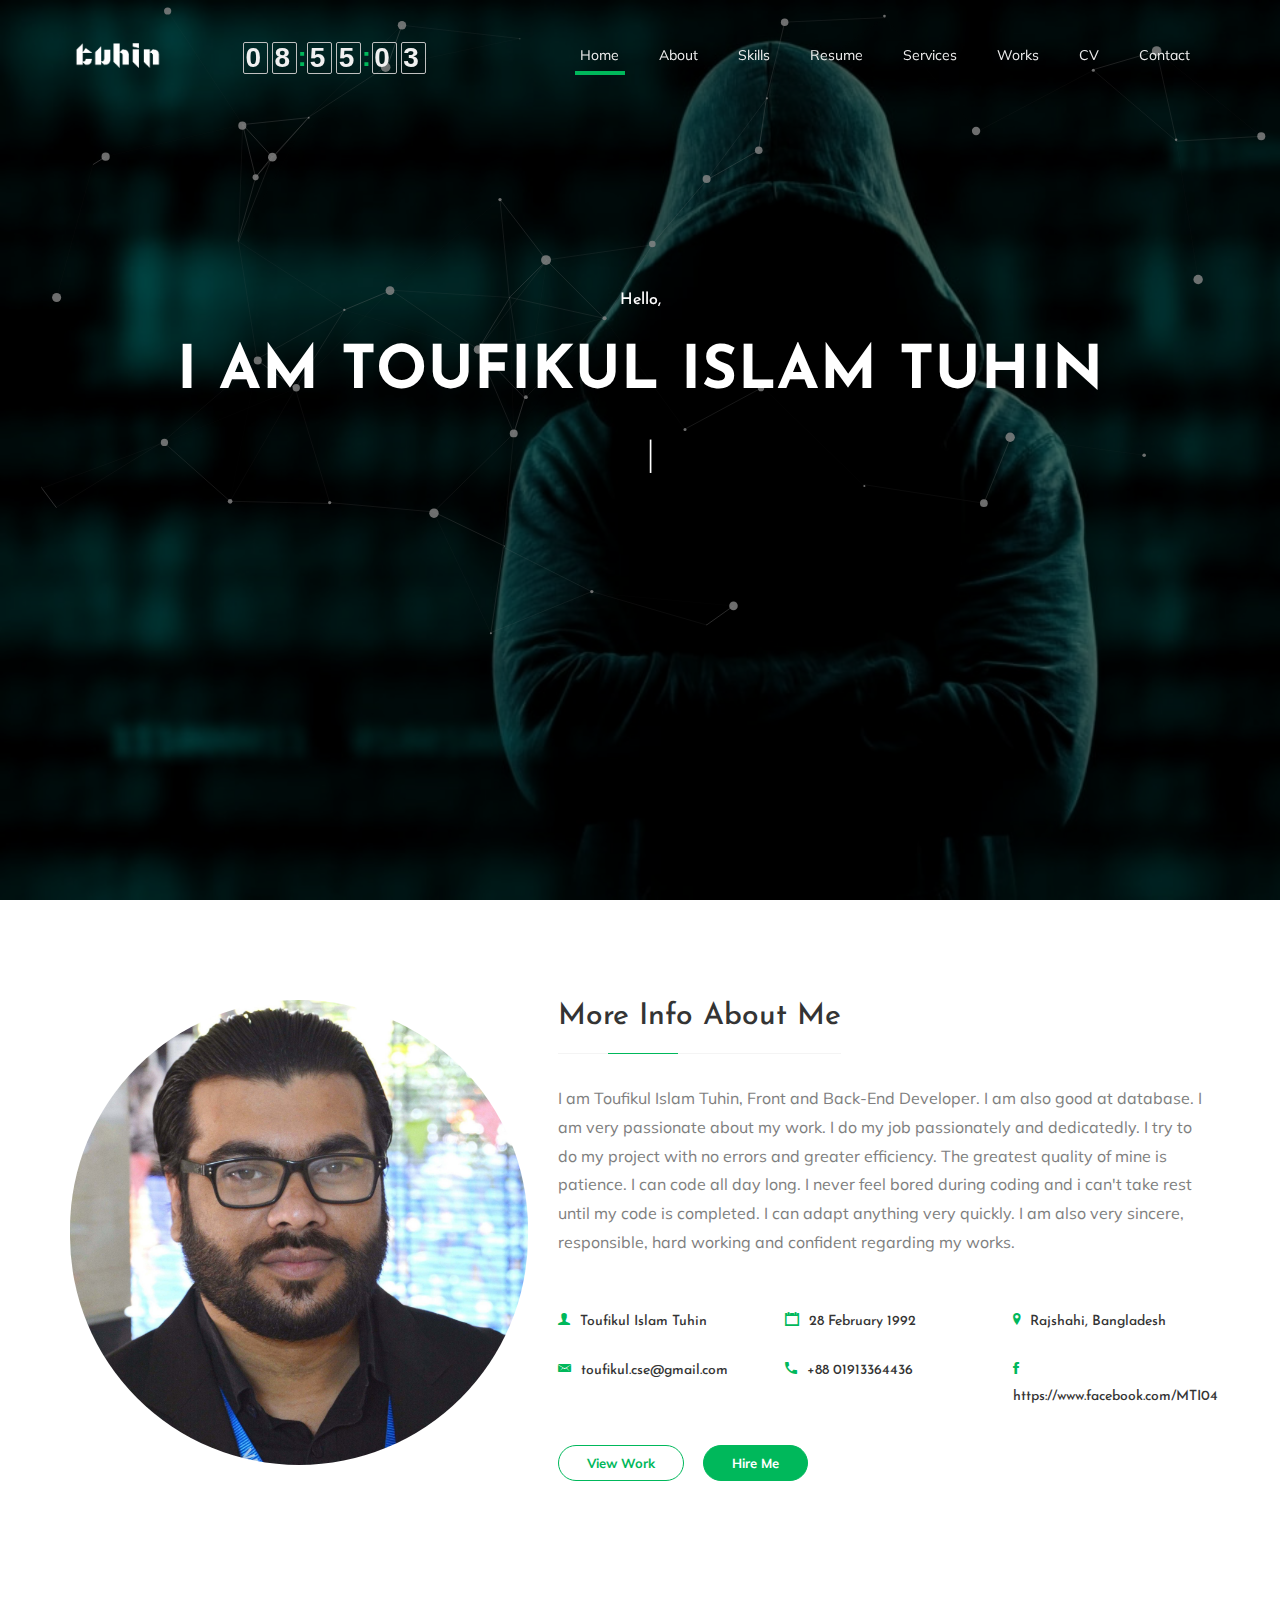
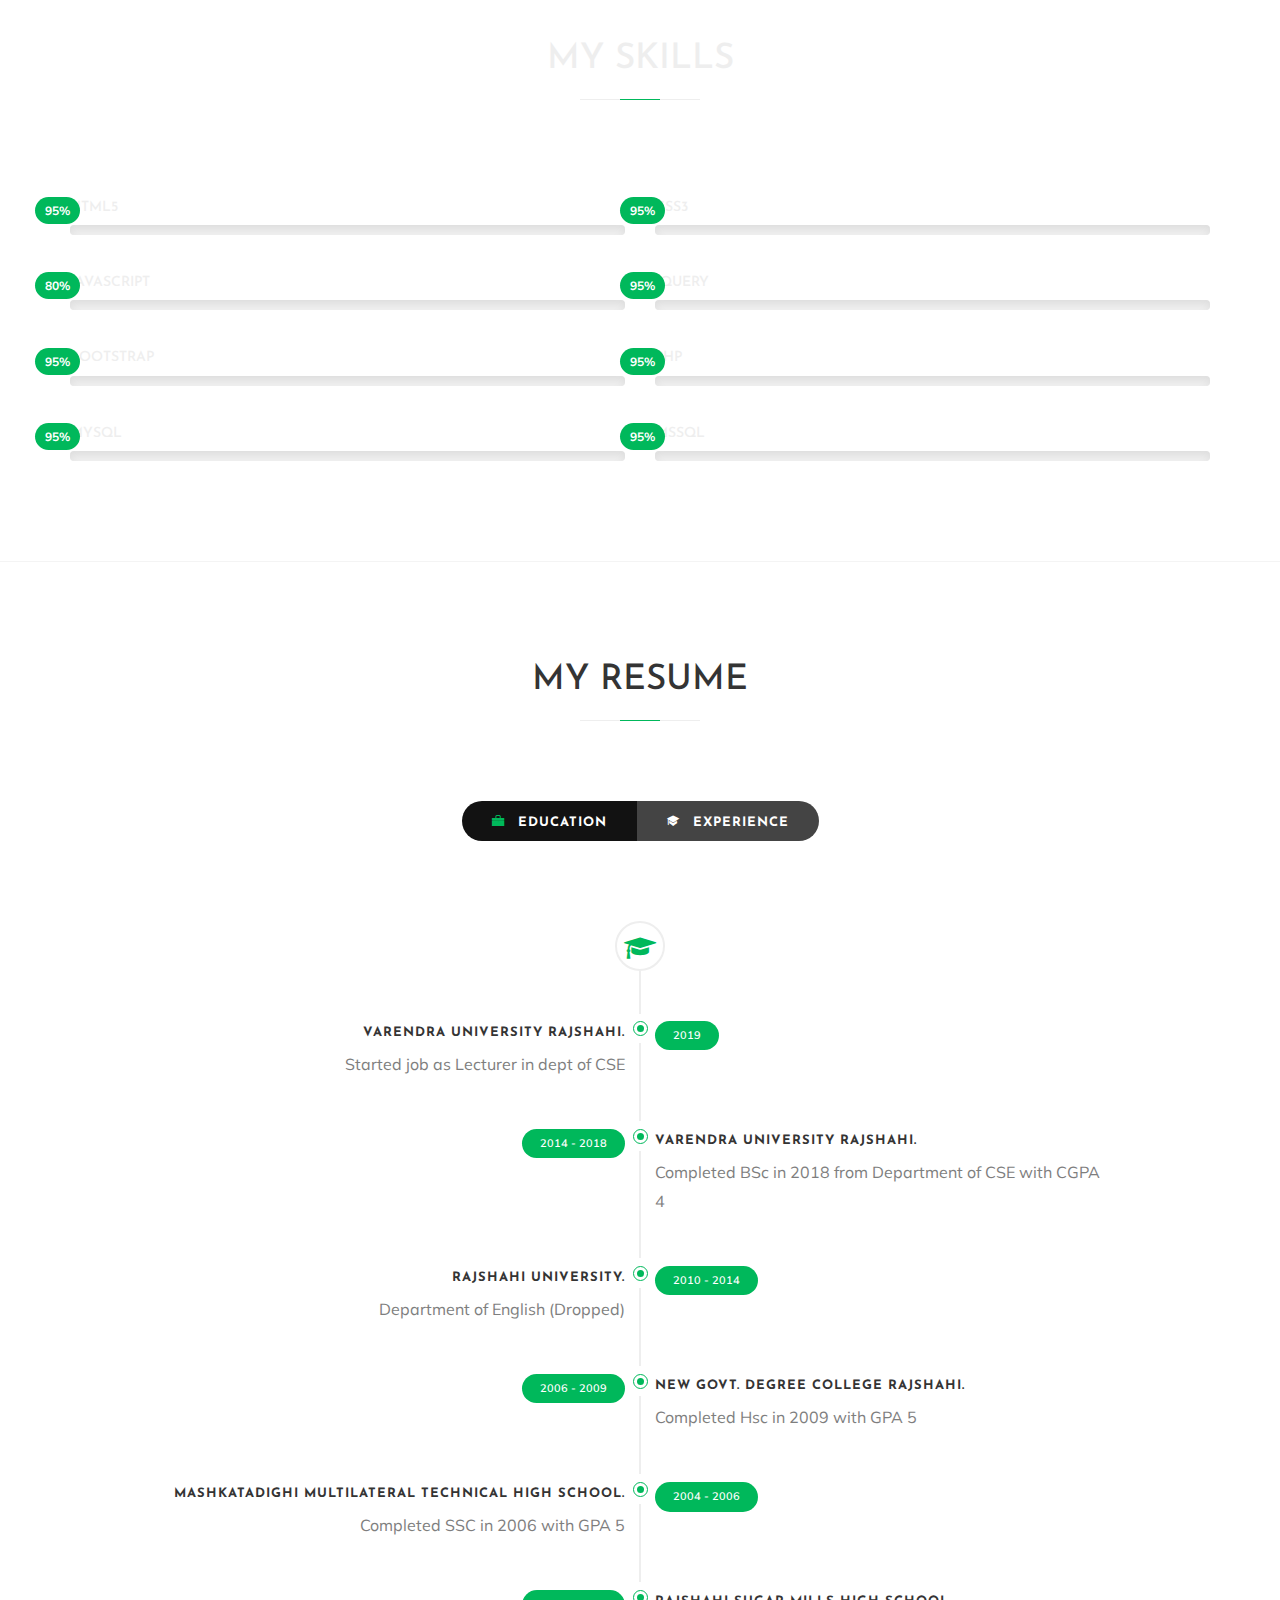
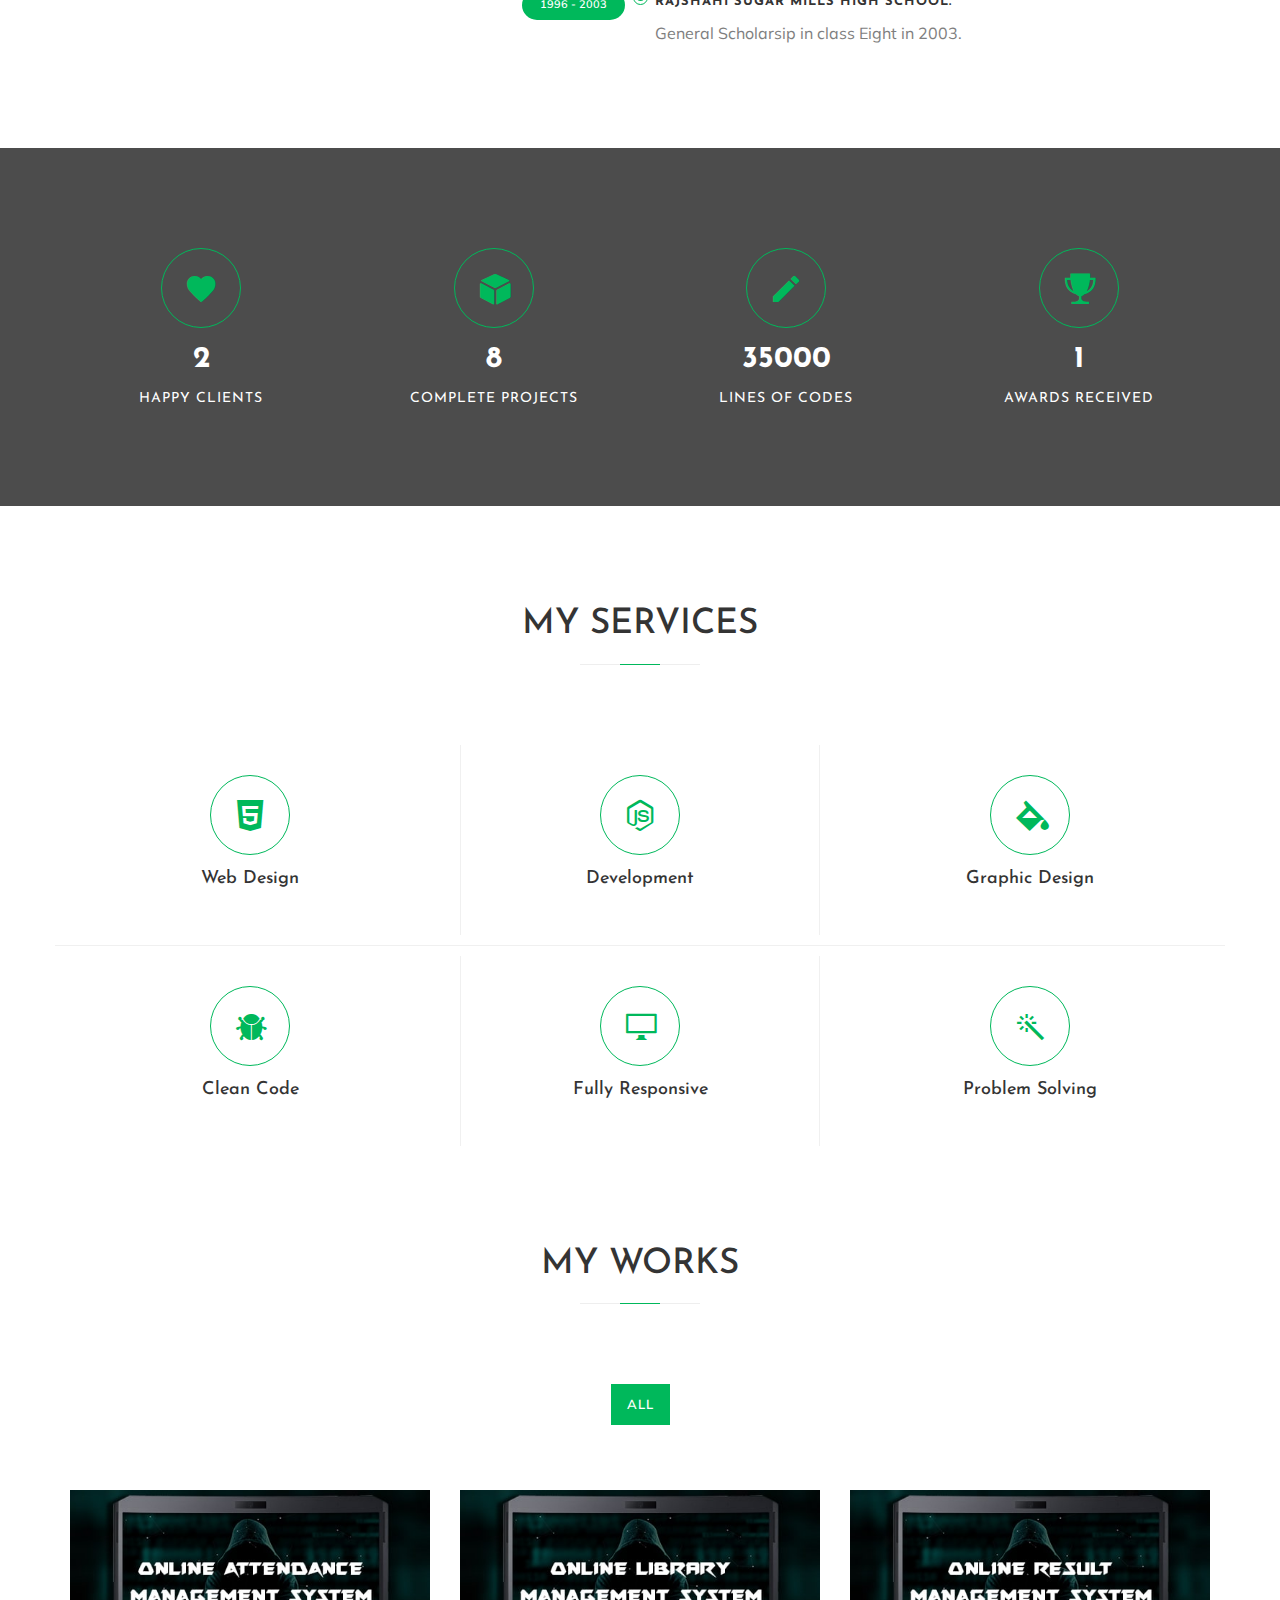
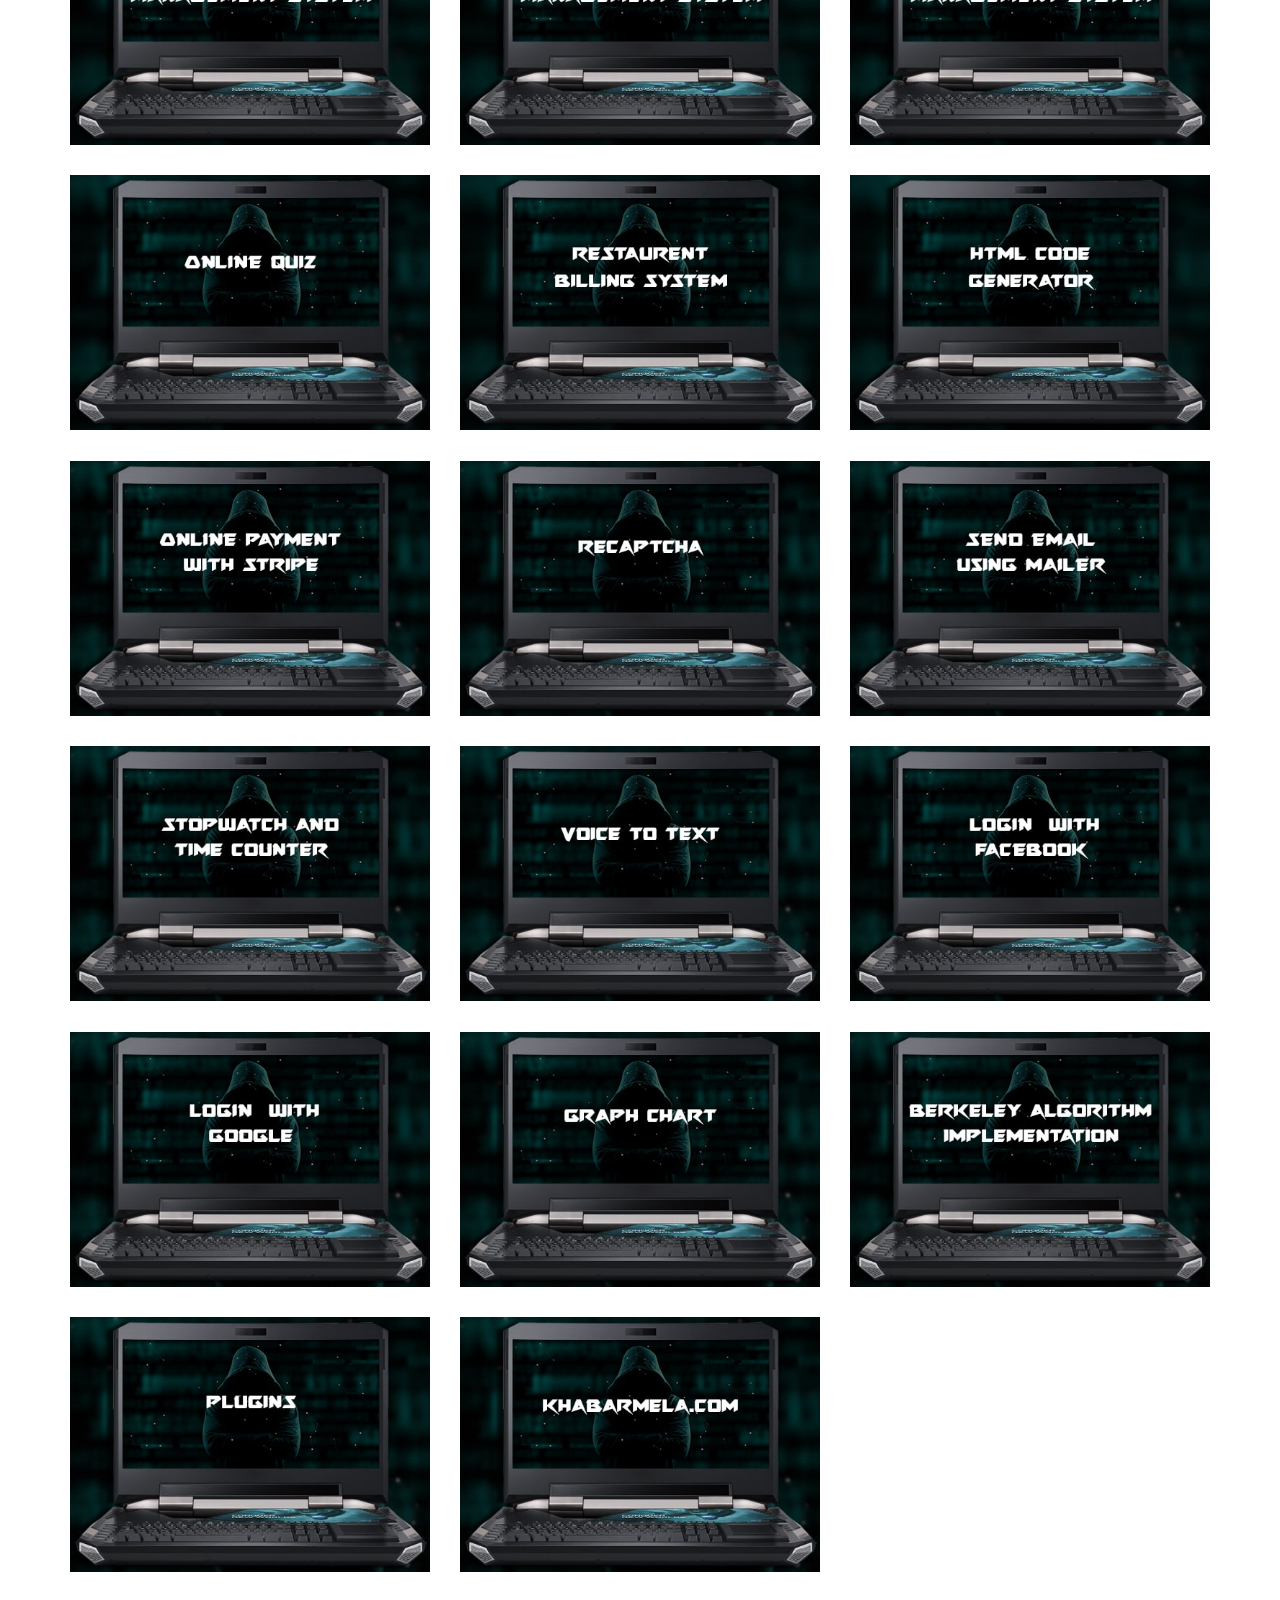
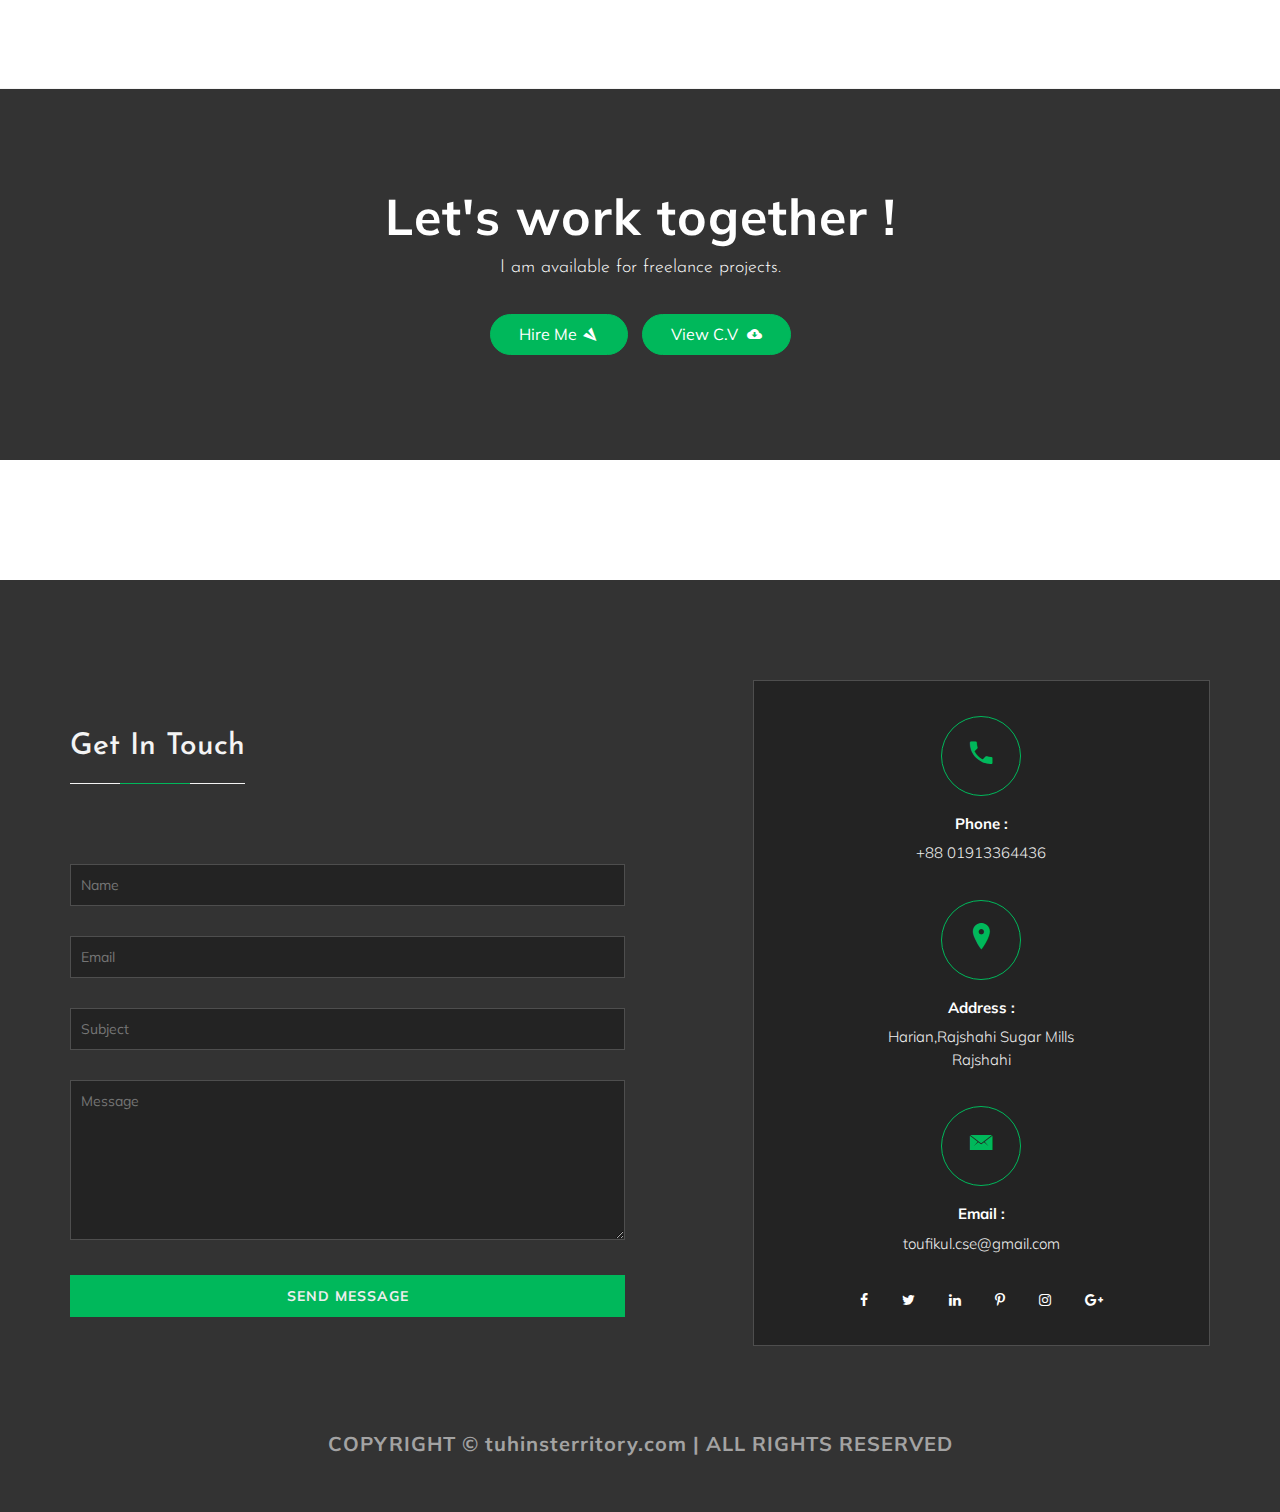
==== commit 4e8dc6f1: "Update index.html" ====
--- a/index.html
+++ b/index.html
@@ -193,7 +193,7 @@
 										<h5><span><i class="icon ion-android-call"></i></span>+88 01913364436</h5>
 									</div>
 									<div class="col-md-4 col-sm-6">
-										<h5><span><i class="ion-social-facebook"></i></span>https://www.facebook.com/MTI04</h5>
+										<h5><span><i class="icon ion-social-facebook"></i></span>https://www.facebook.com/MTI04</h5>
 									</div>
 									<div class="clear-fix"></div>
 									<a href="#0" data-scroll-nav="5">
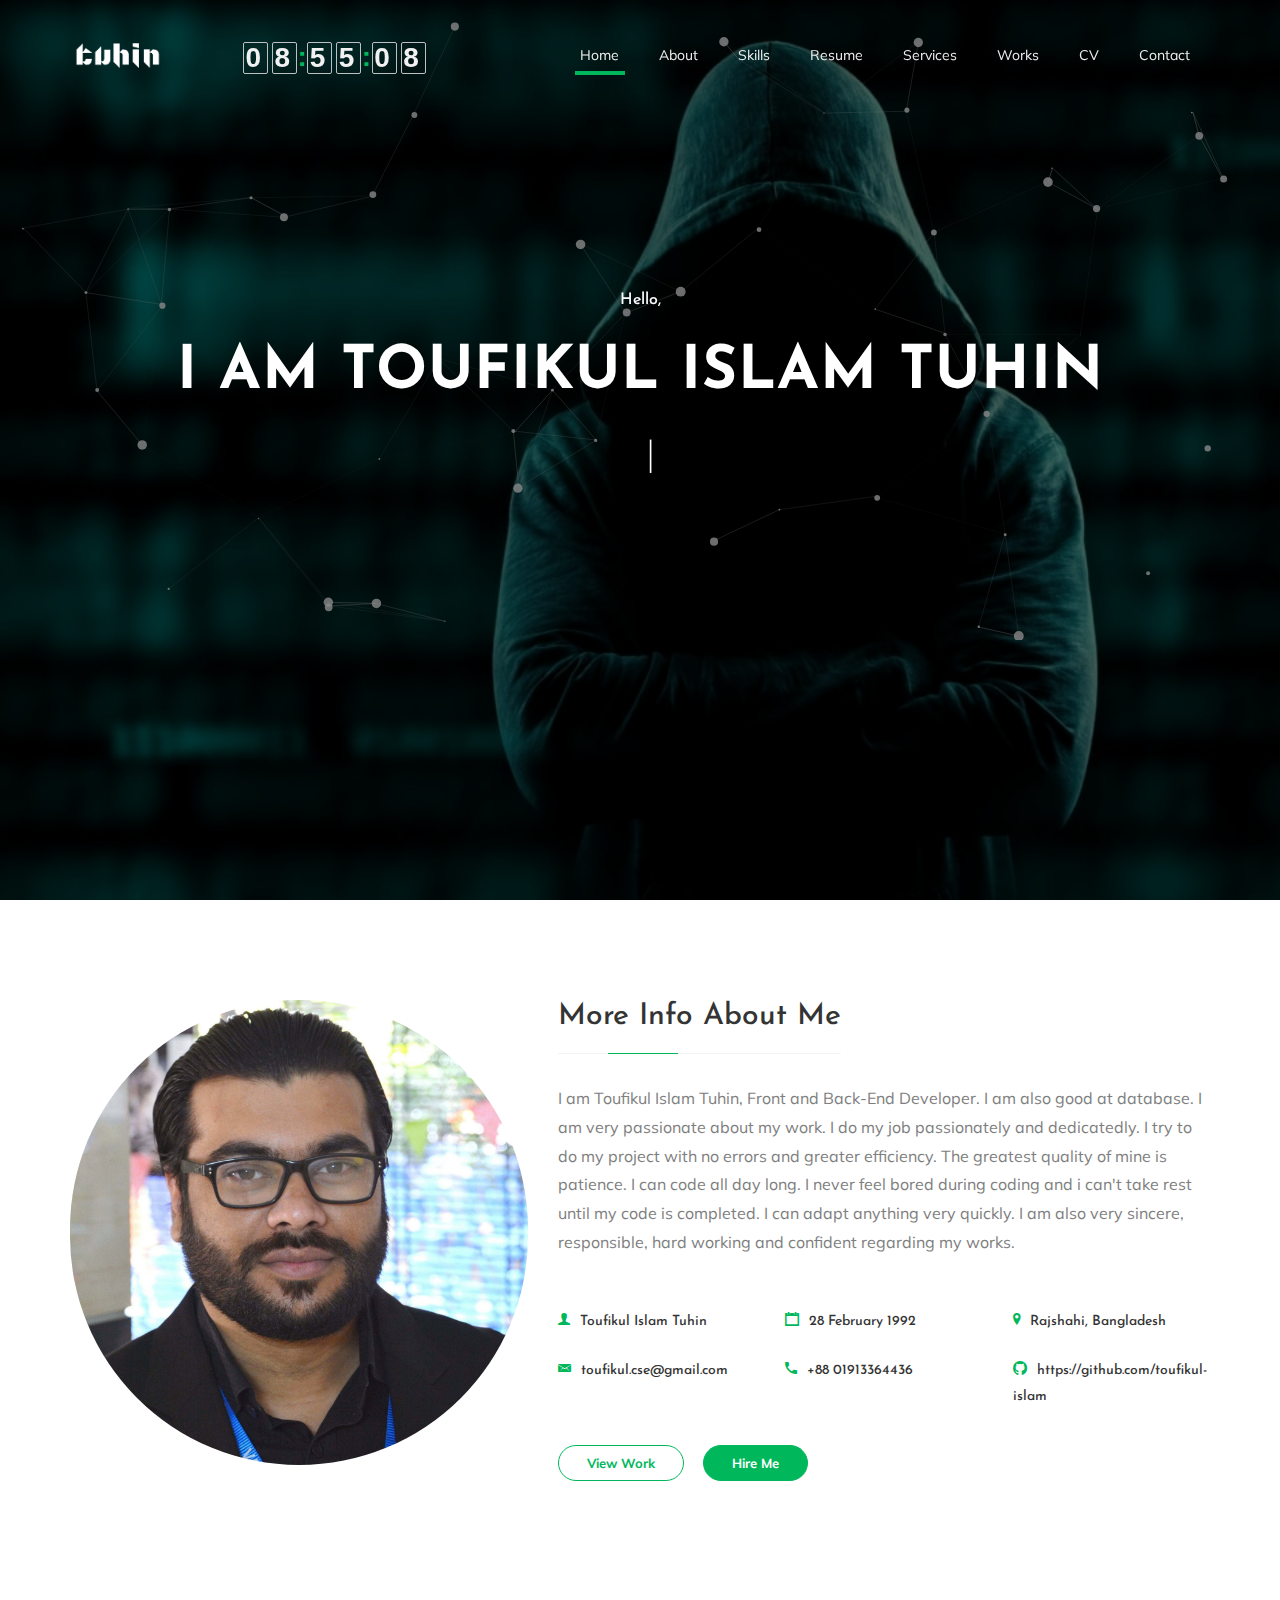
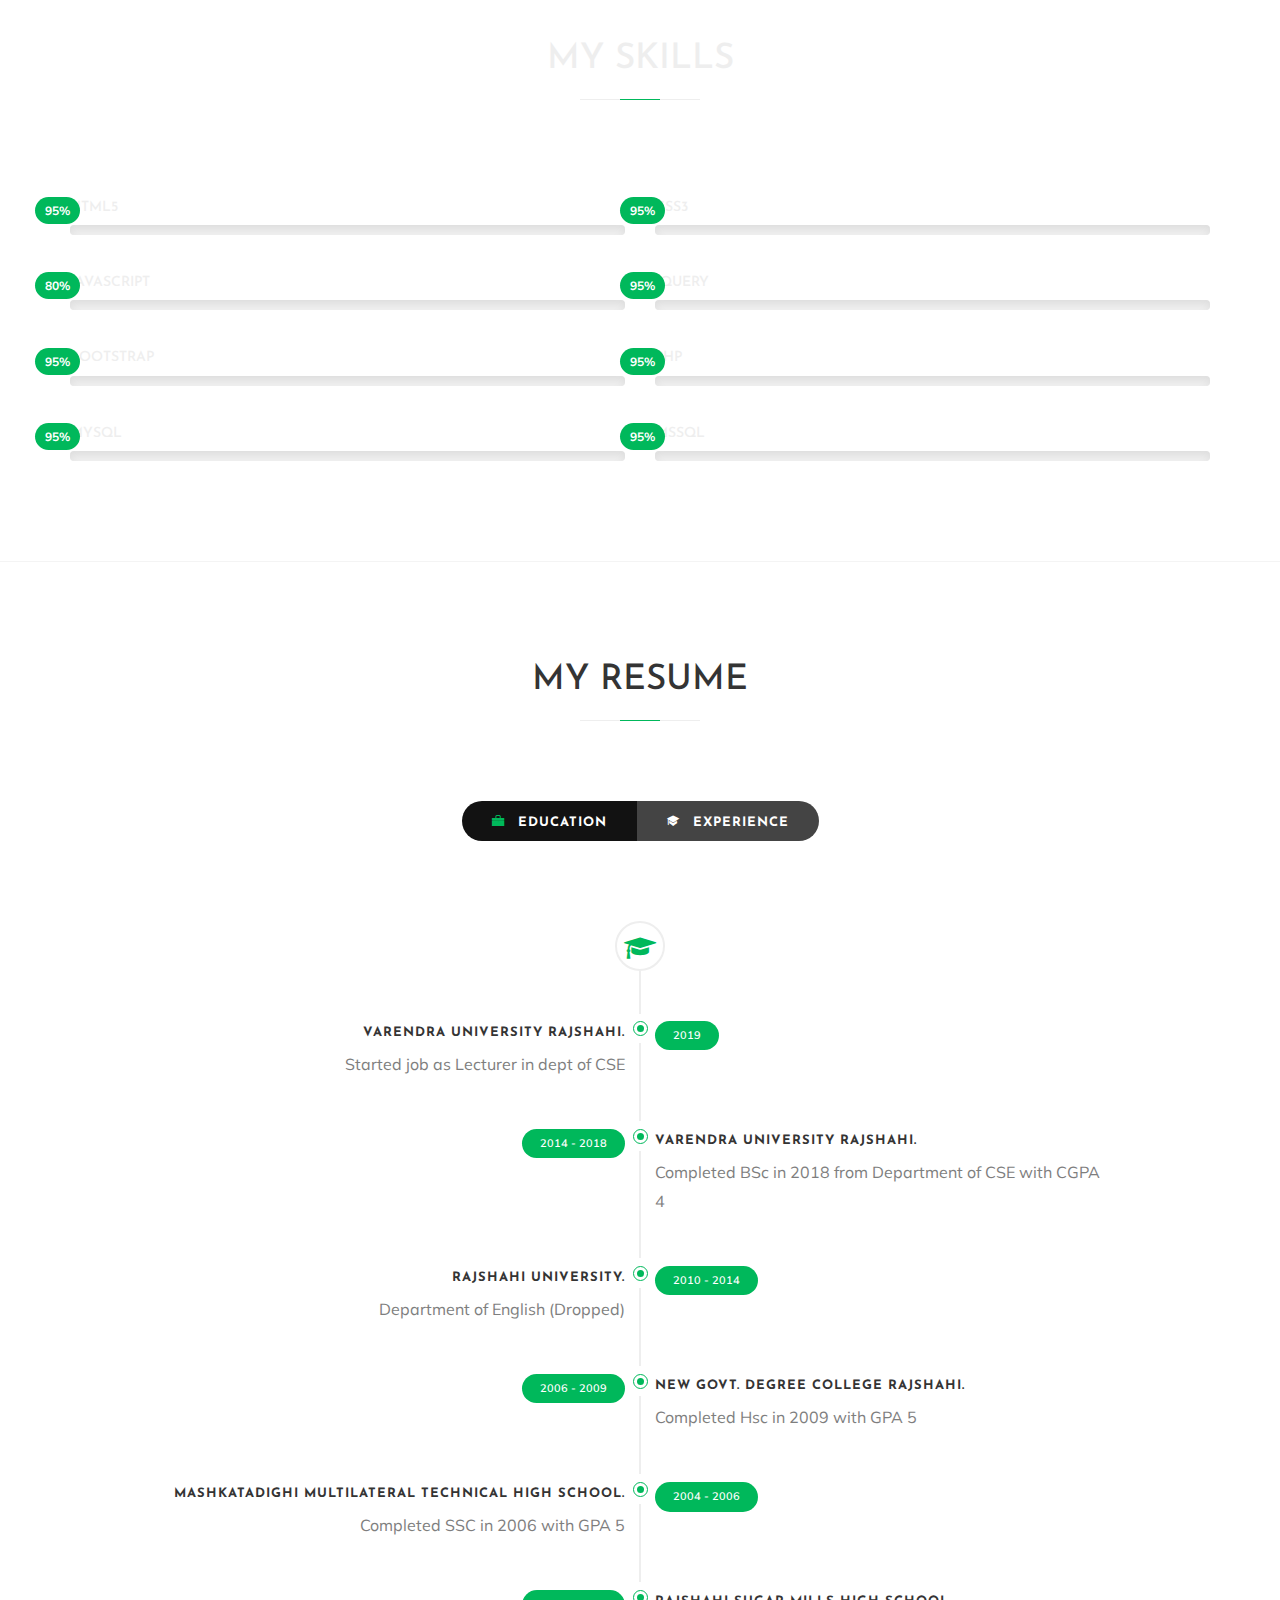
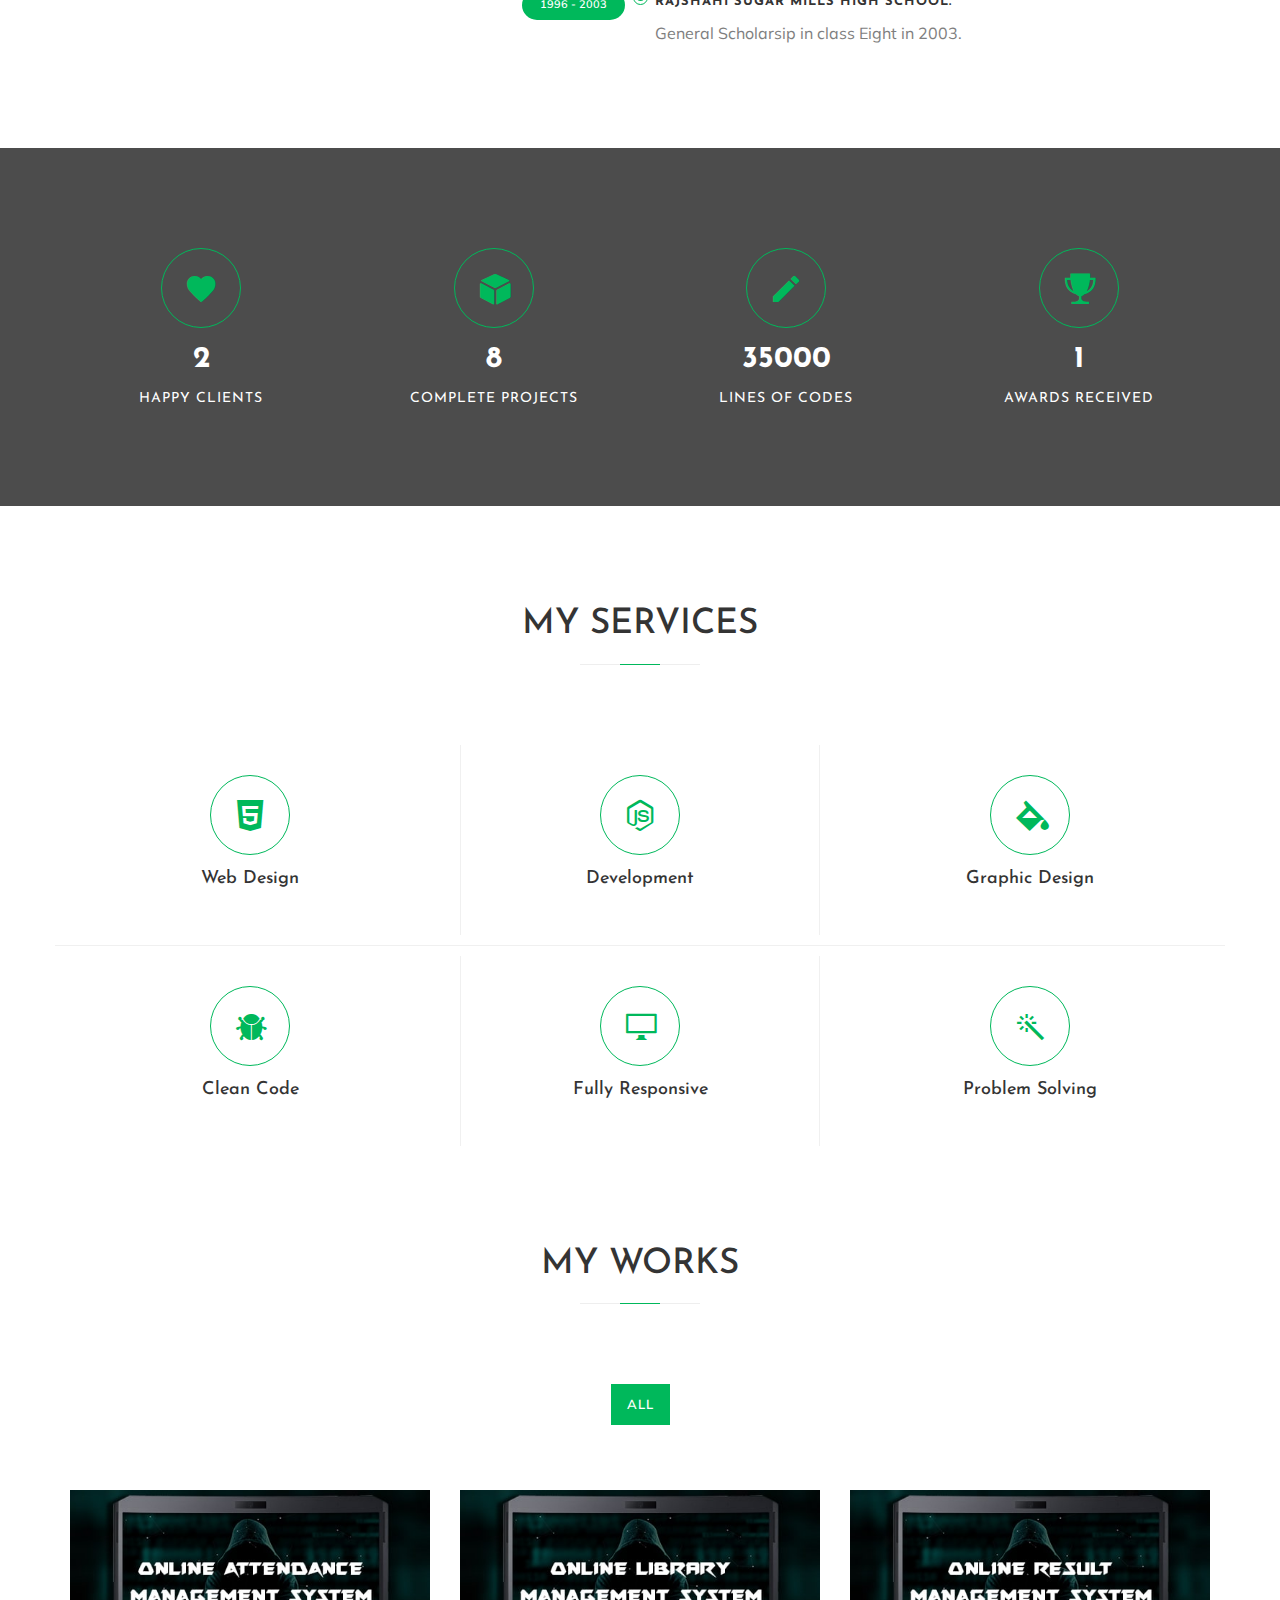
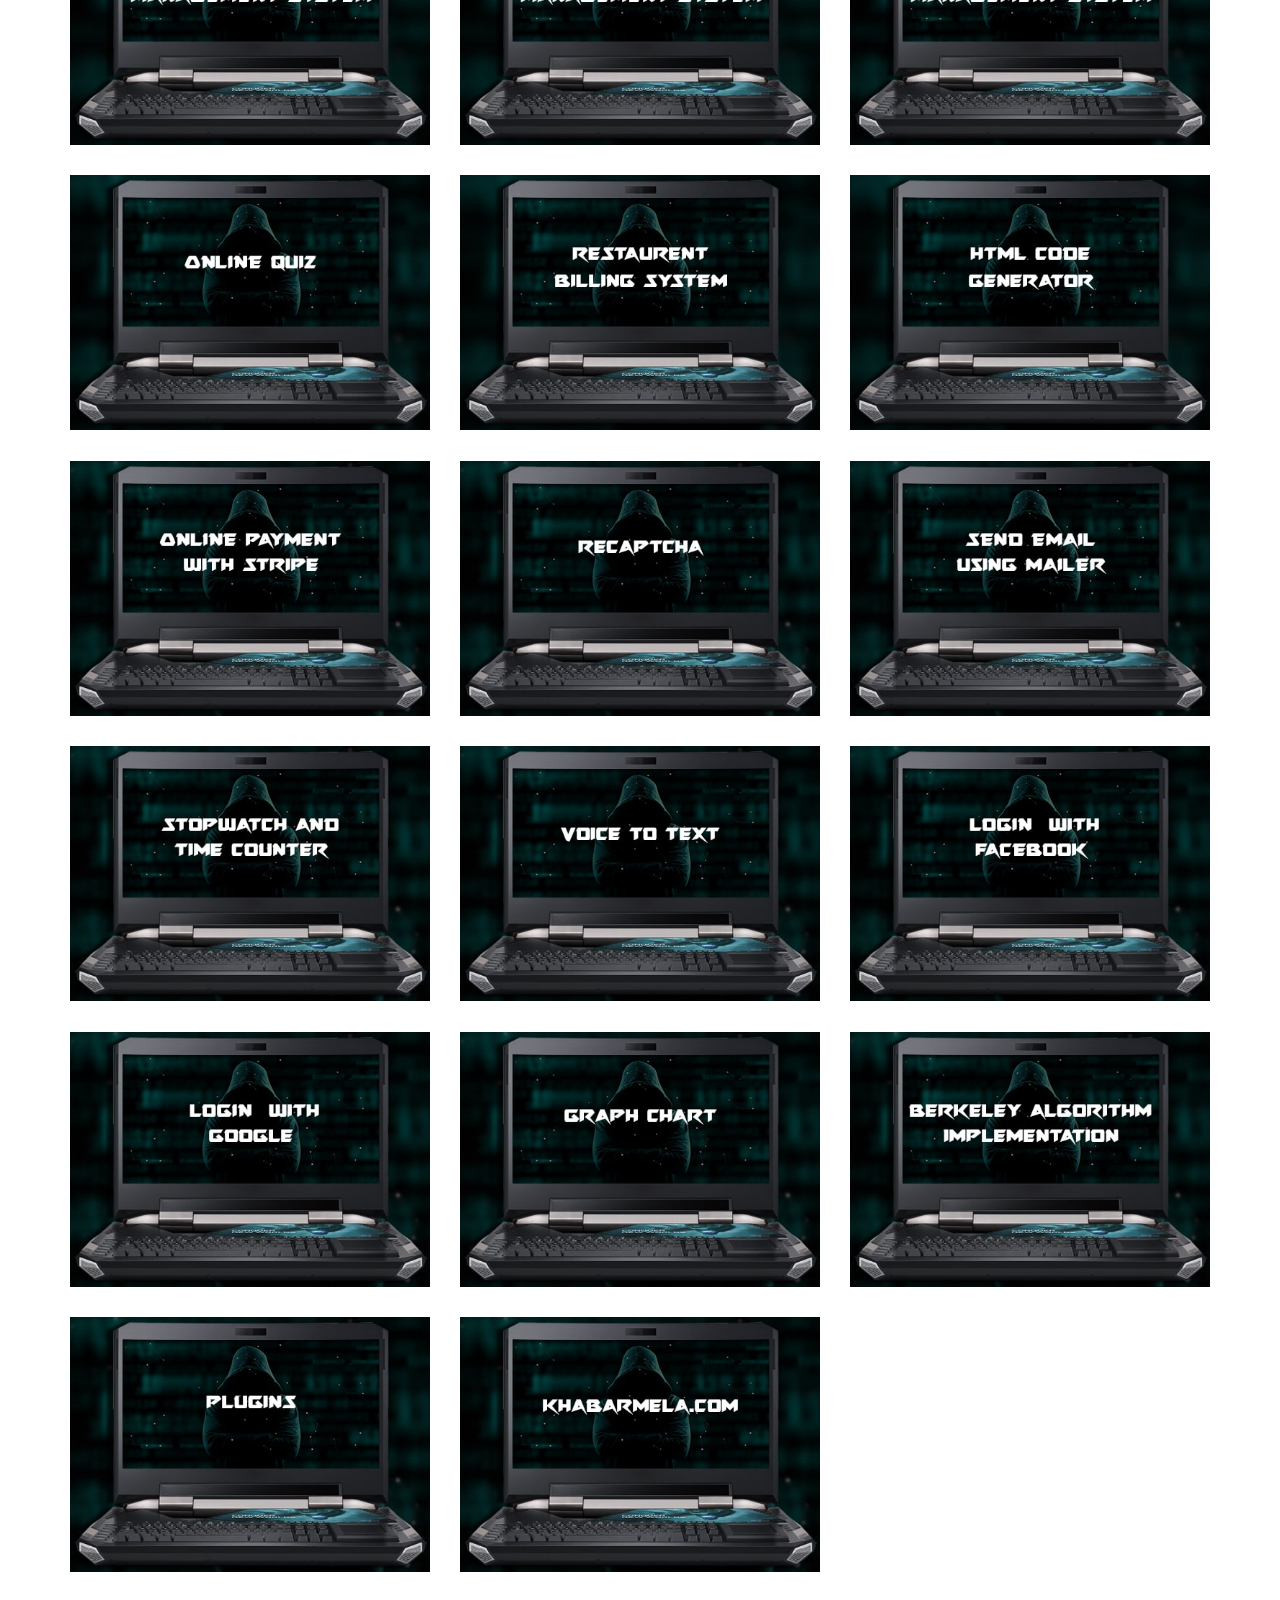
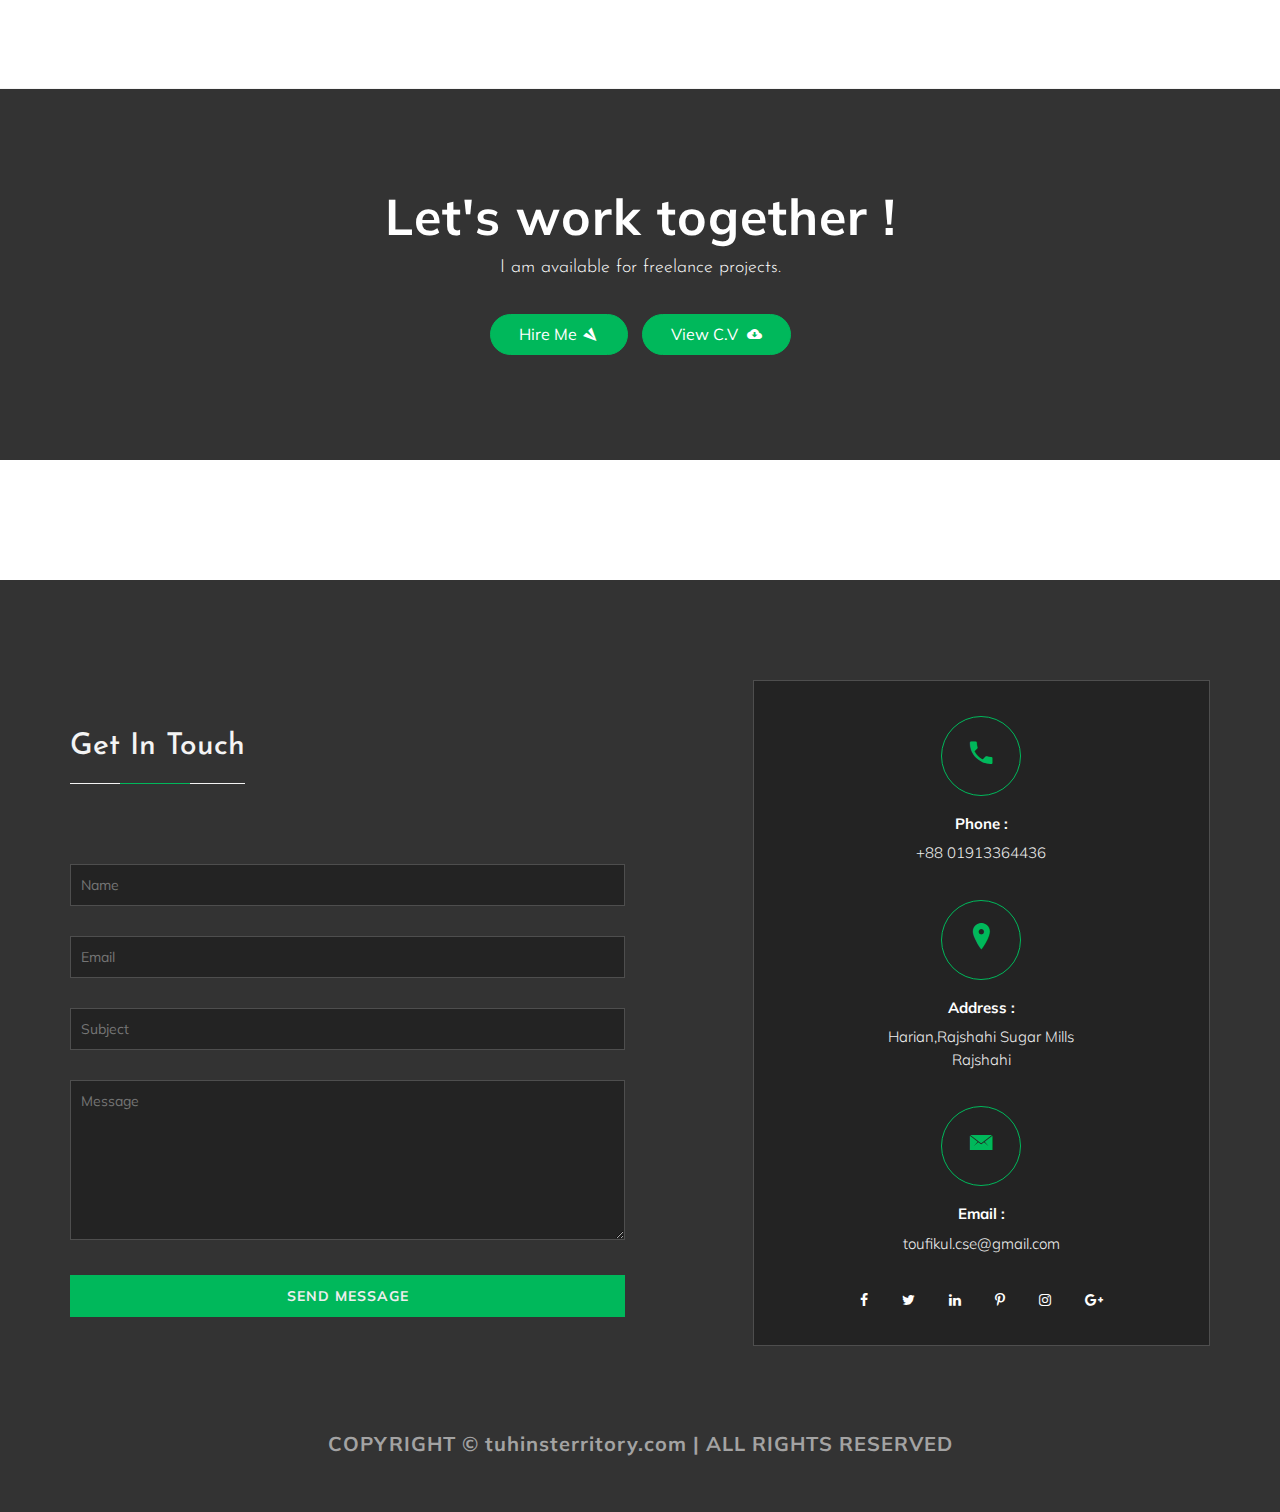
==== commit f0c4985c: "Update index.html" ====
--- a/index.html
+++ b/index.html
@@ -193,7 +193,7 @@
 										<h5><span><i class="icon ion-android-call"></i></span>+88 01913364436</h5>
 									</div>
 									<div class="col-md-4 col-sm-6">
-										<h5><span><i class="icon ion-social-facebook"></i></span>https://www.facebook.com/MTI04</h5>
+										<h5><span><i class="icon ion-social-github"></i></span>https://github.com/toufikul-islam</h5>
 									</div>
 									<div class="clear-fix"></div>
 									<a href="#0" data-scroll-nav="5">
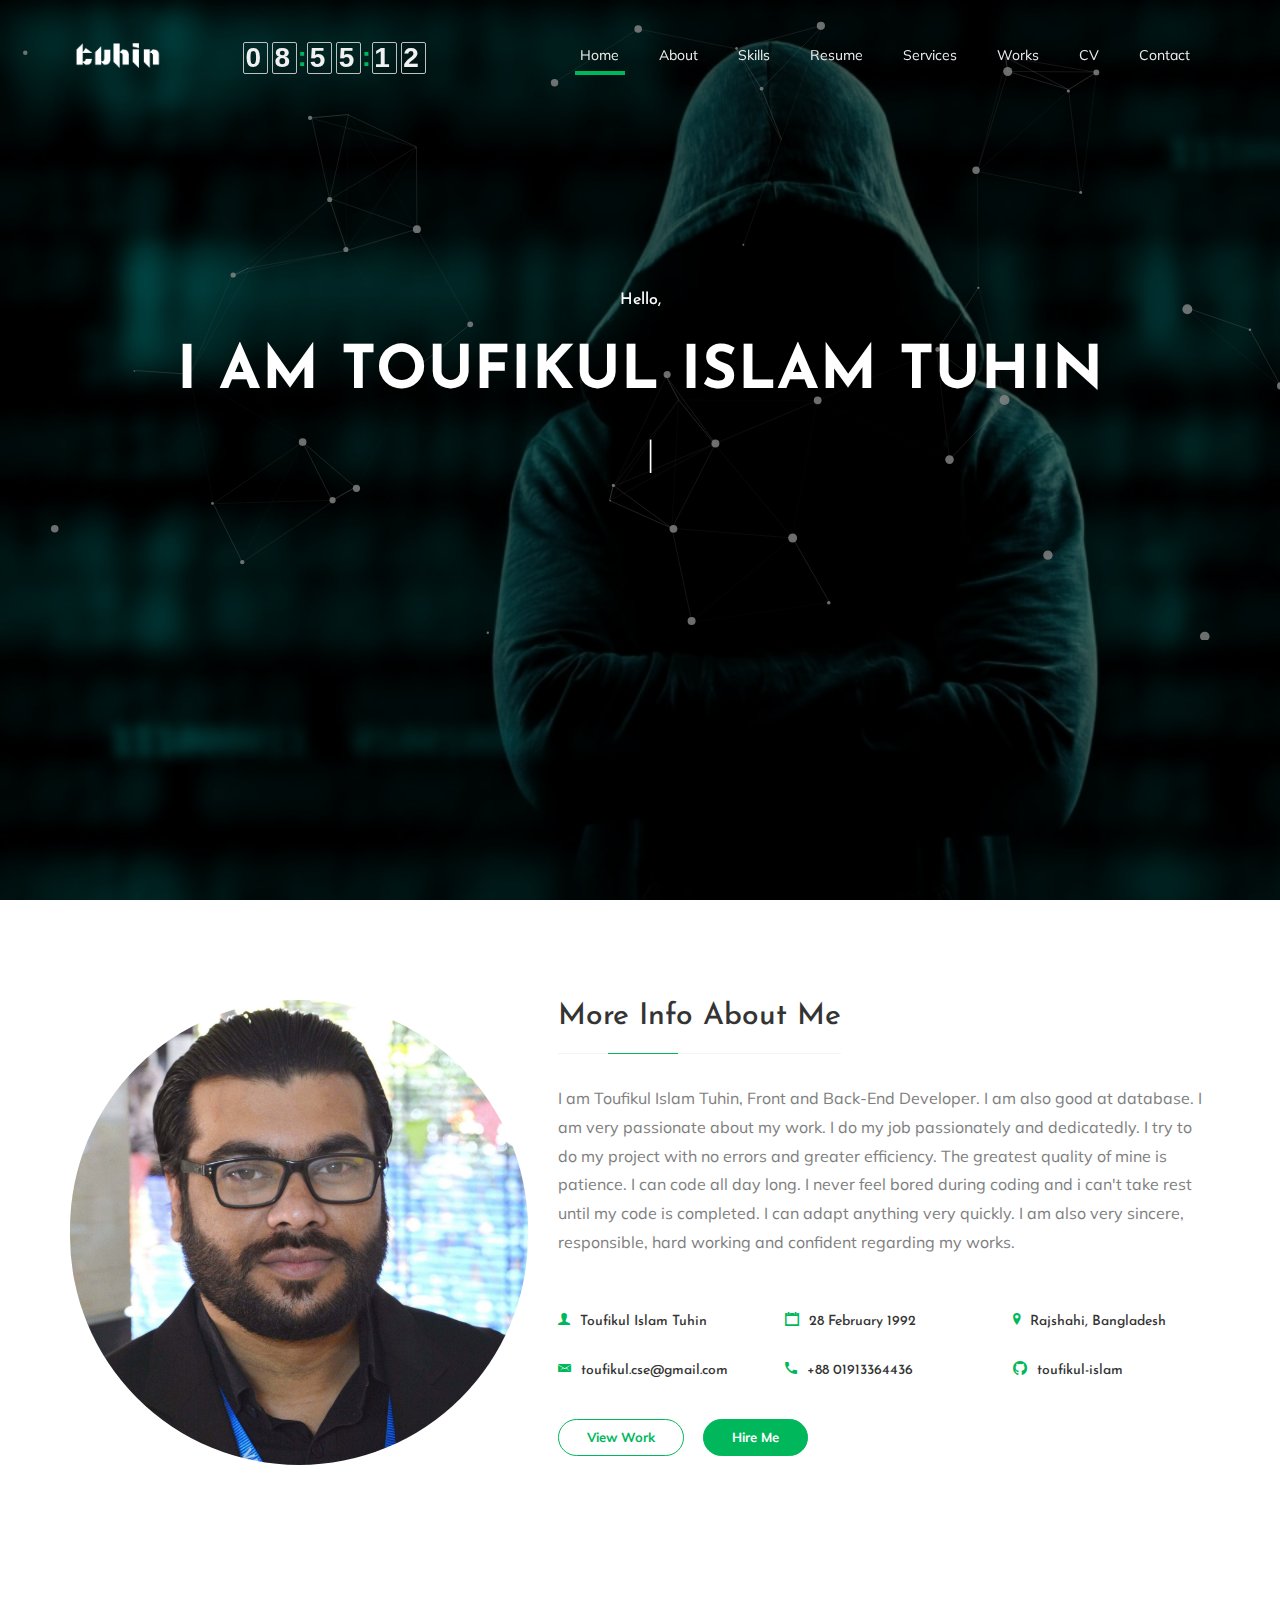
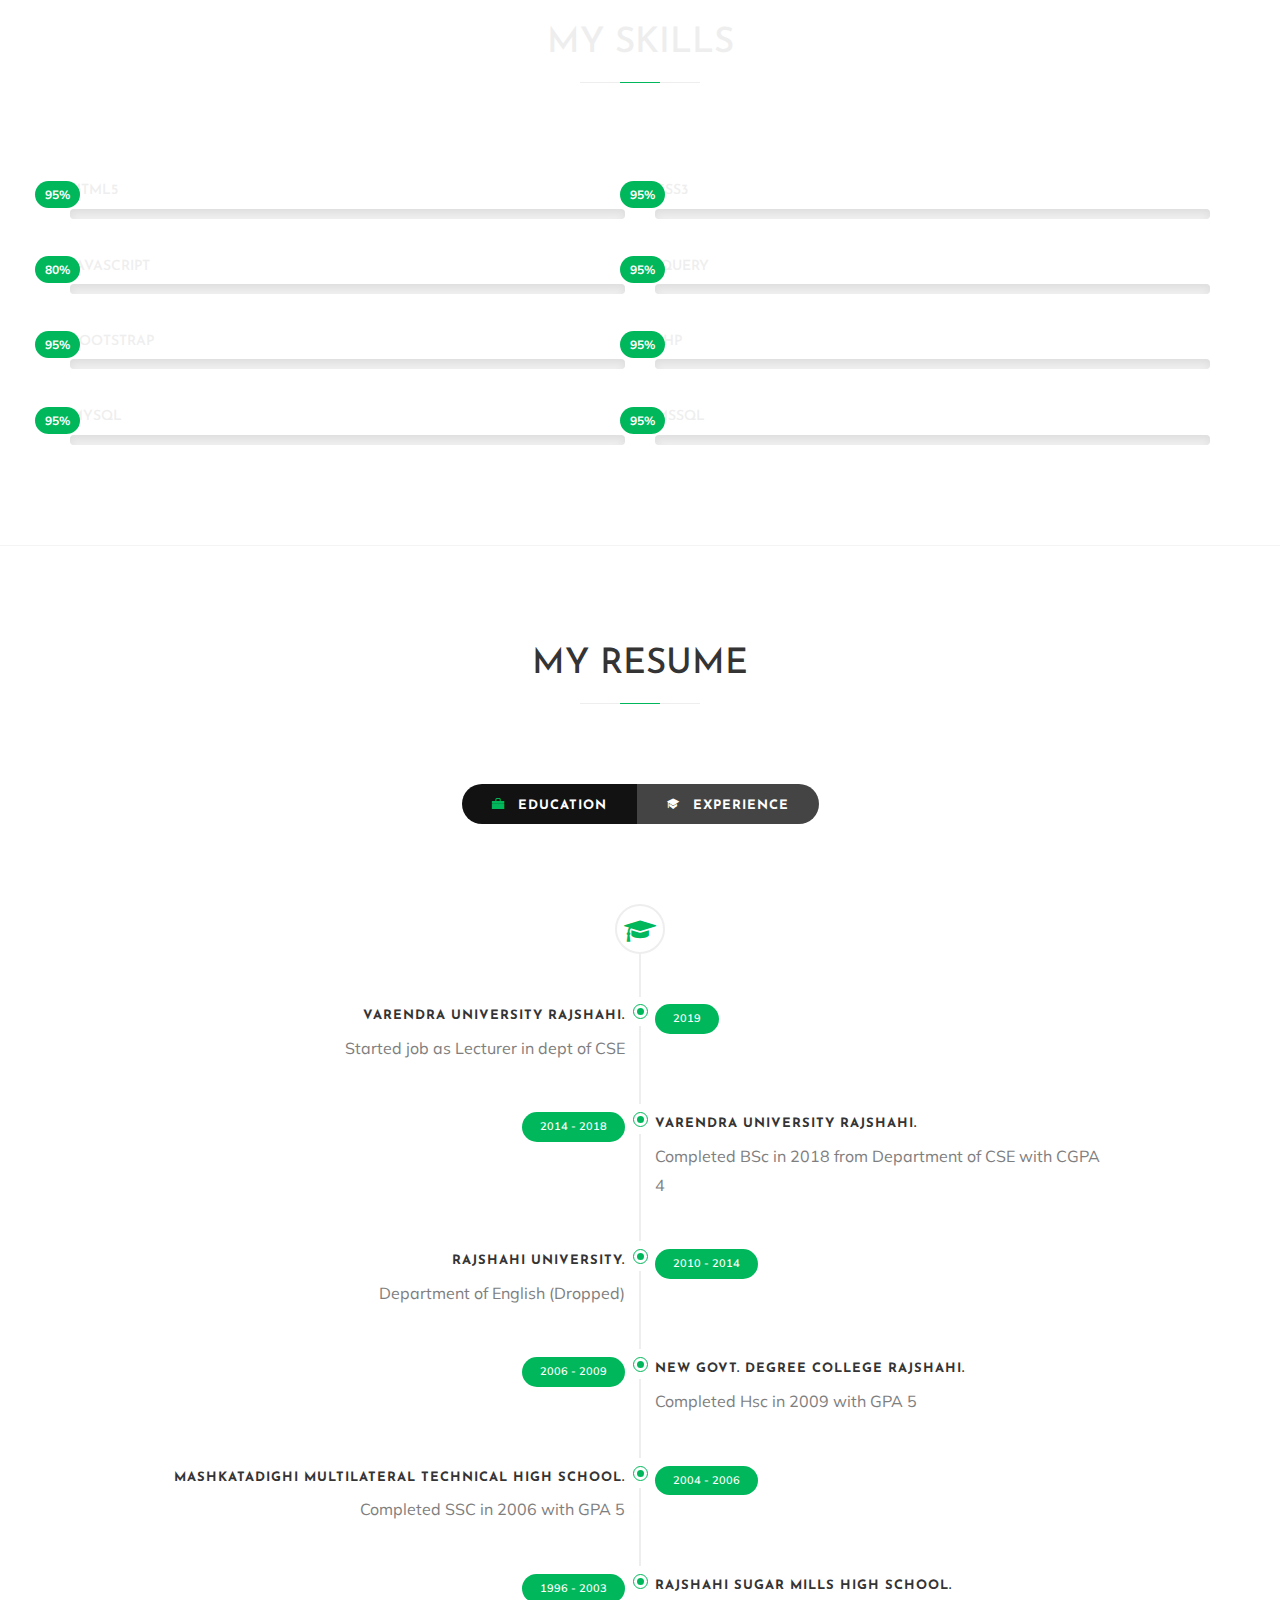
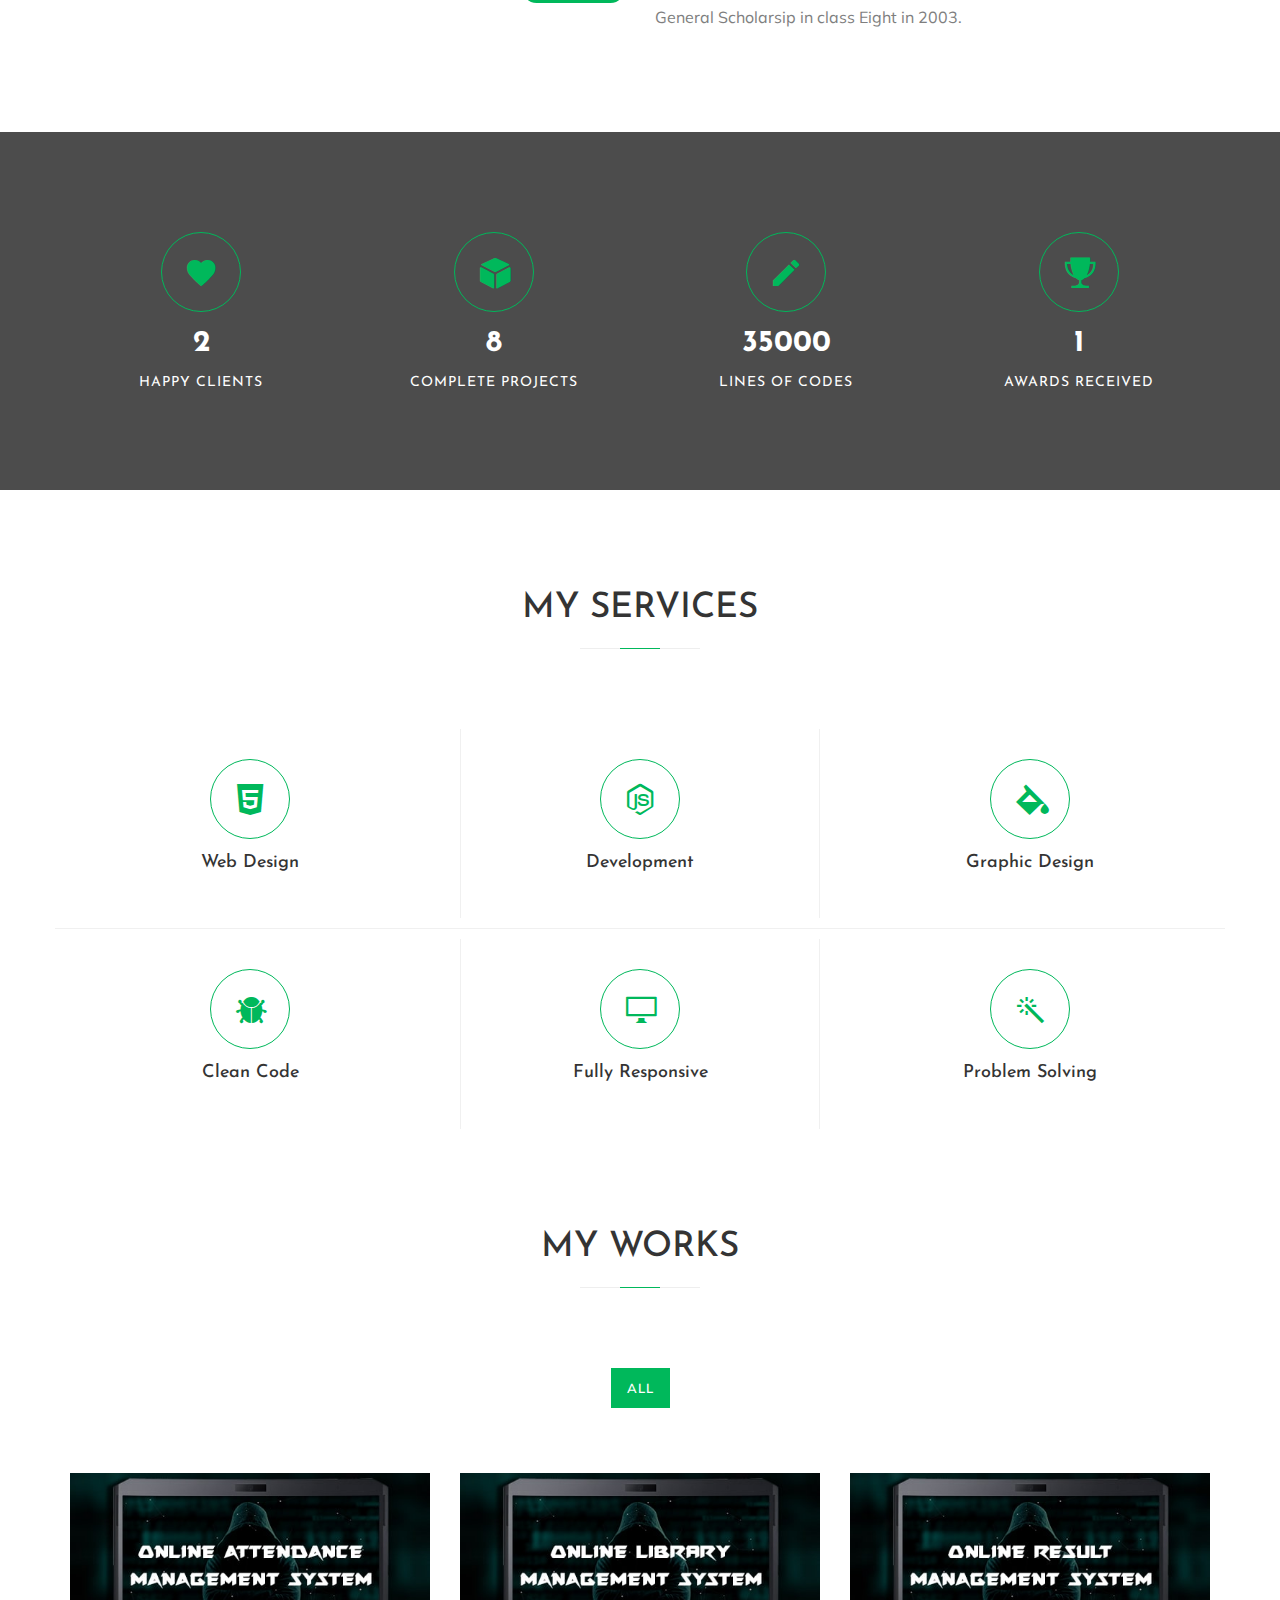
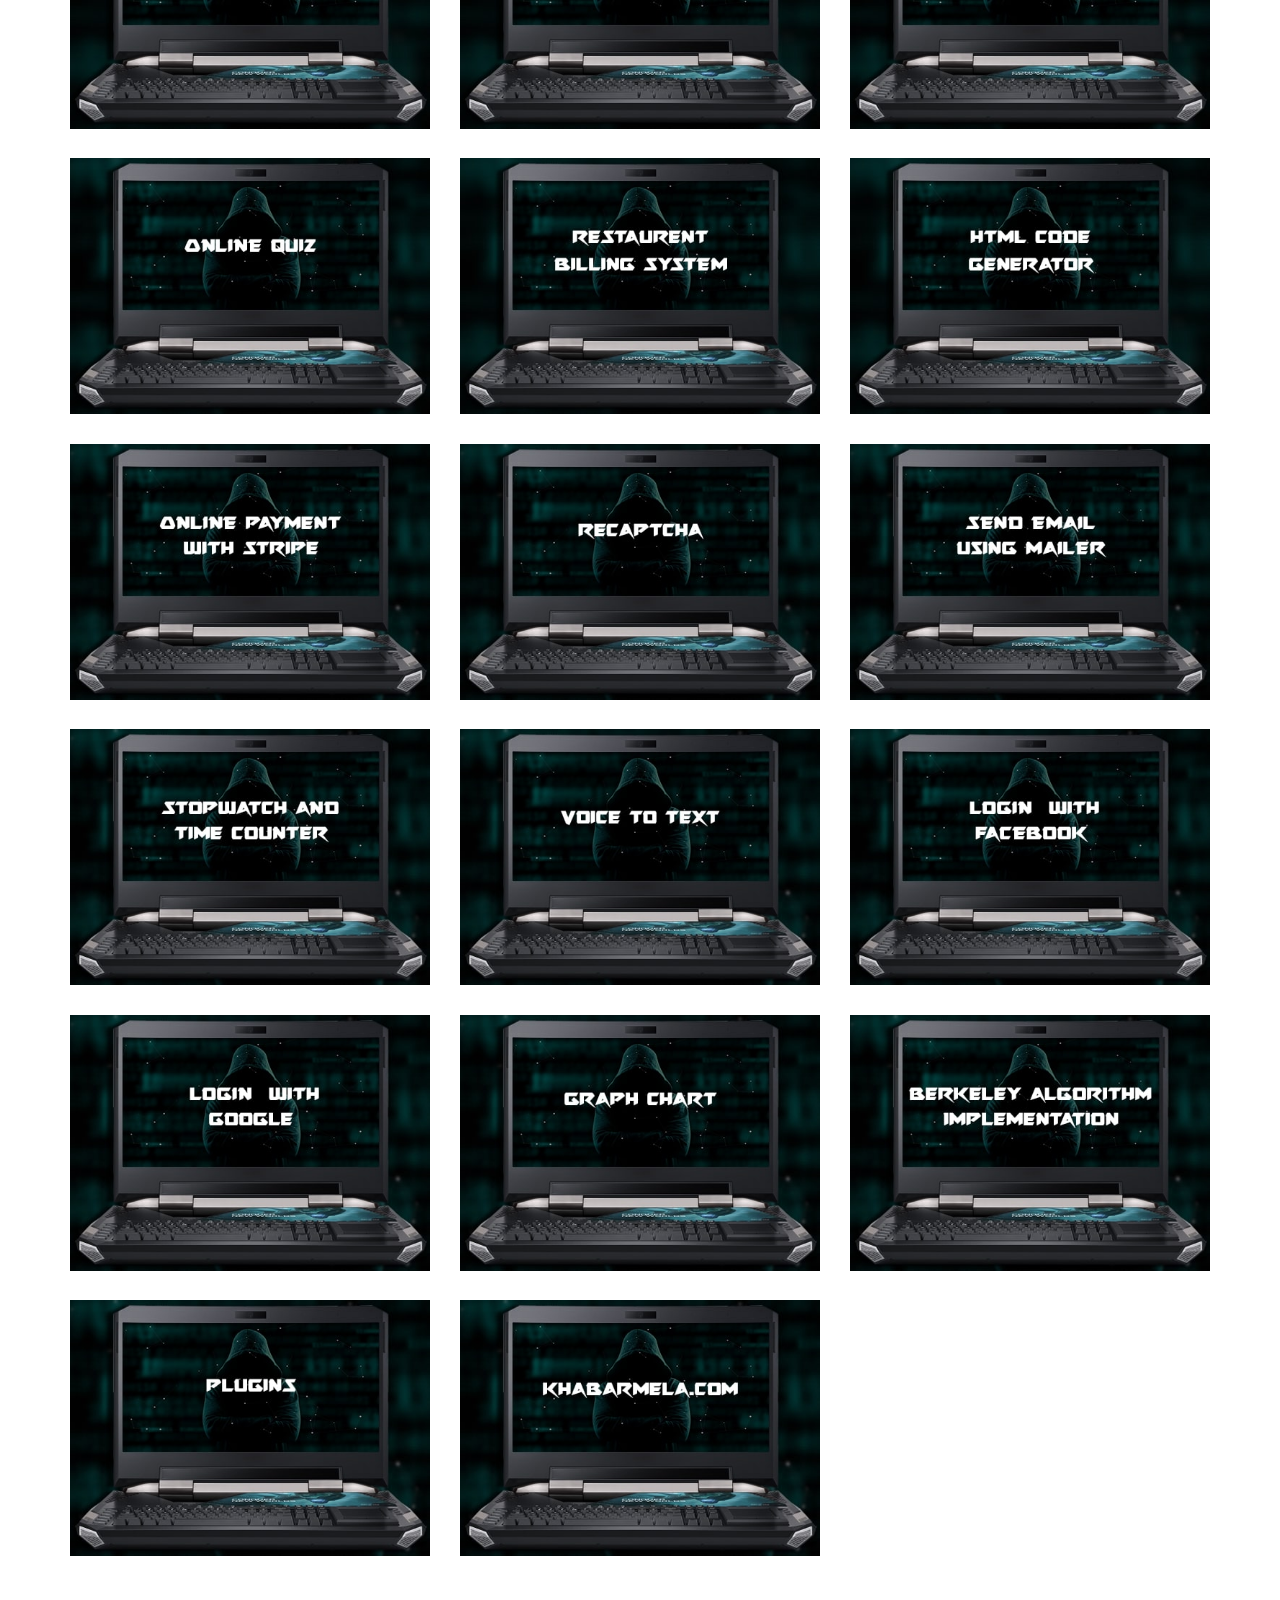
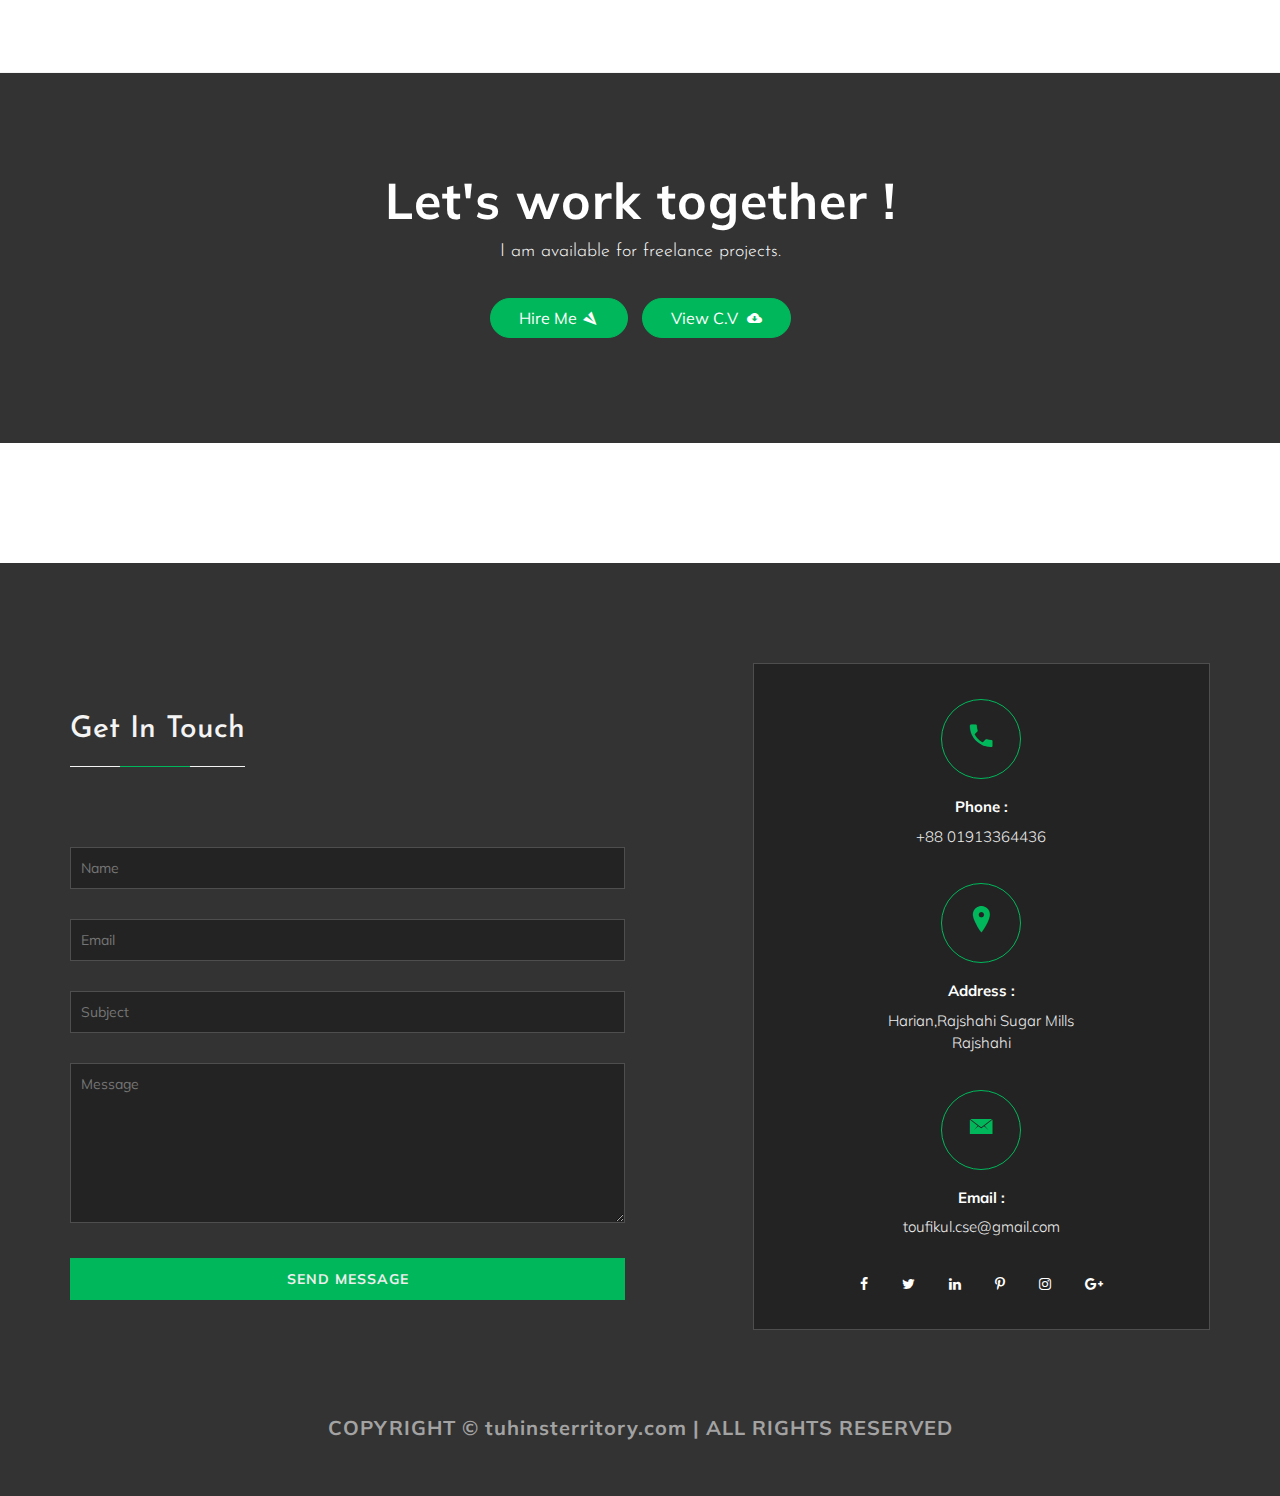
==== commit 82c183f5: "Update index.html" ====
--- a/index.html
+++ b/index.html
@@ -193,7 +193,7 @@
 										<h5><span><i class="icon ion-android-call"></i></span>+88 01913364436</h5>
 									</div>
 									<div class="col-md-4 col-sm-6">
-										<h5><span><i class="icon ion-social-github"></i></span>https://github.com/toufikul-islam</h5>
+										<h5><span><i class="icon ion-social-github"></i></span><a target="_blank" href="https://github.com/toufikul-islam">toufikul-islam</a></h5>
 									</div>
 									<div class="clear-fix"></div>
 									<a href="#0" data-scroll-nav="5">
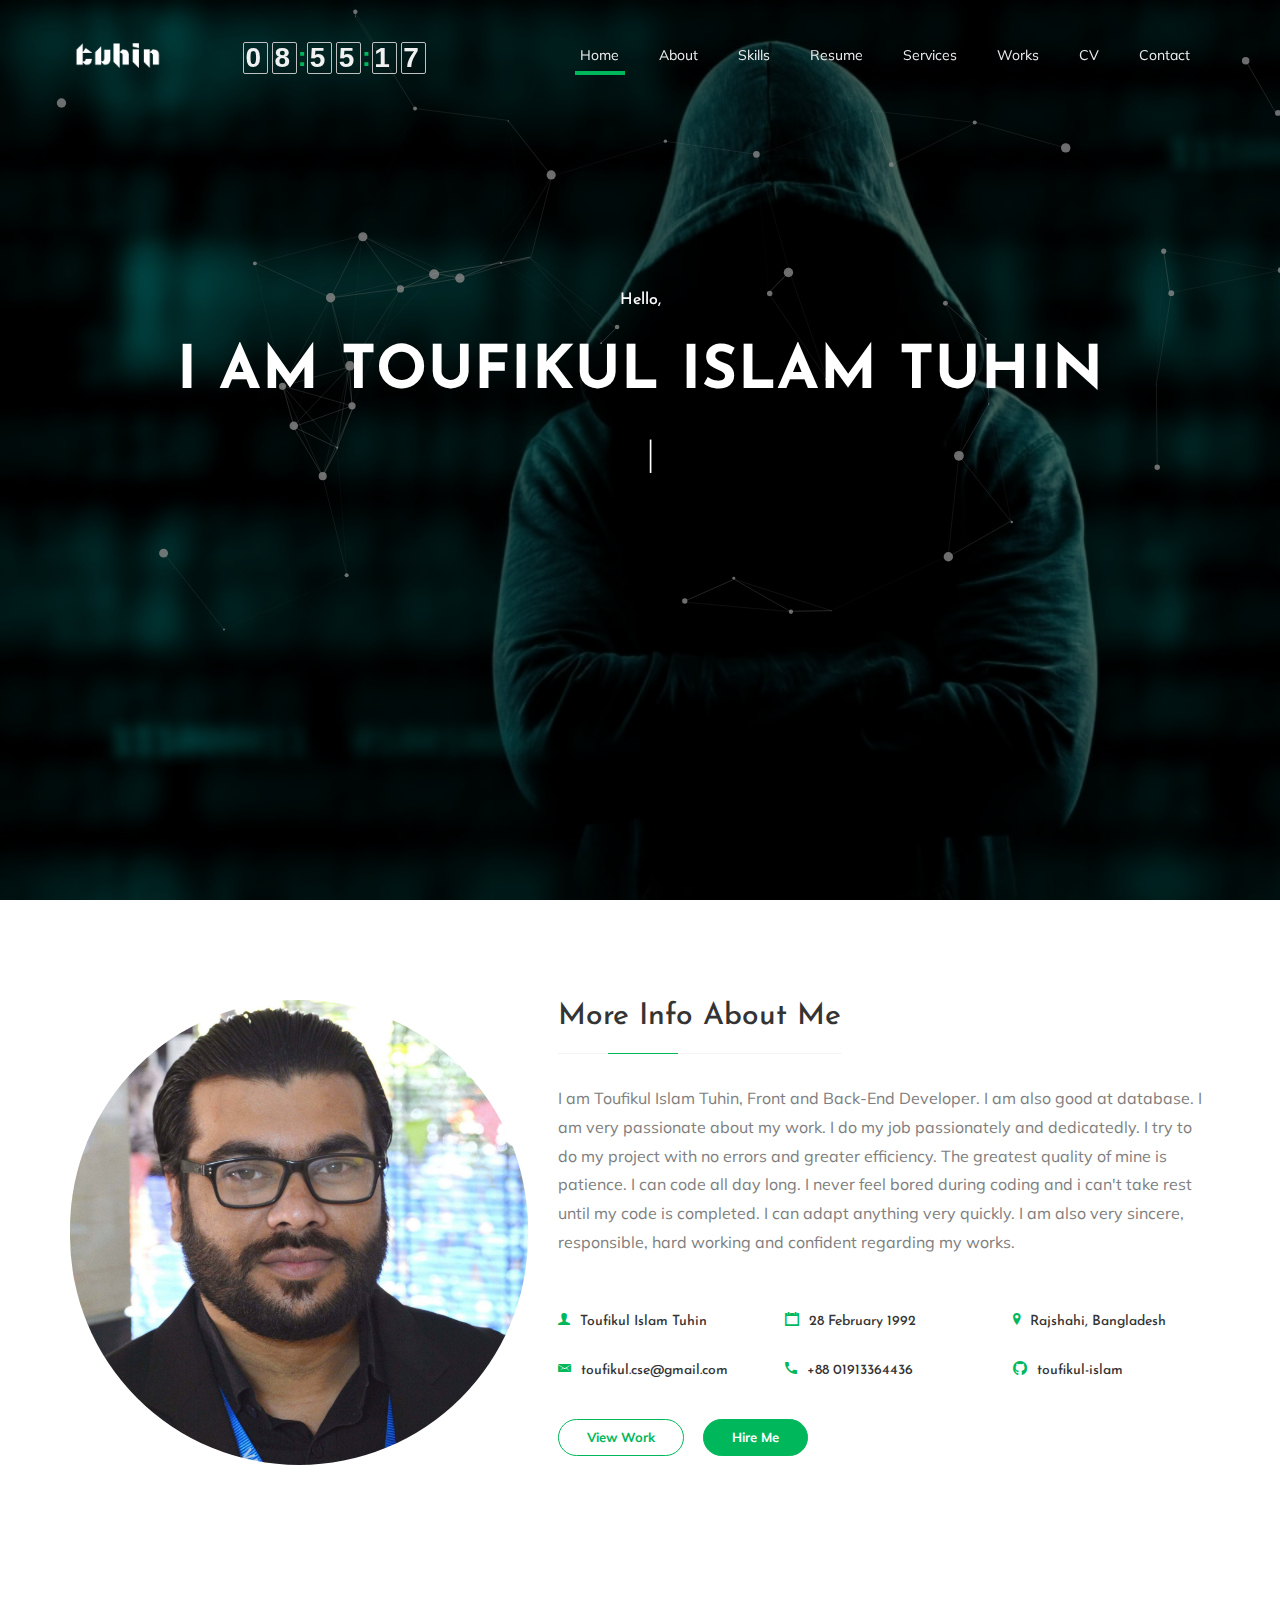
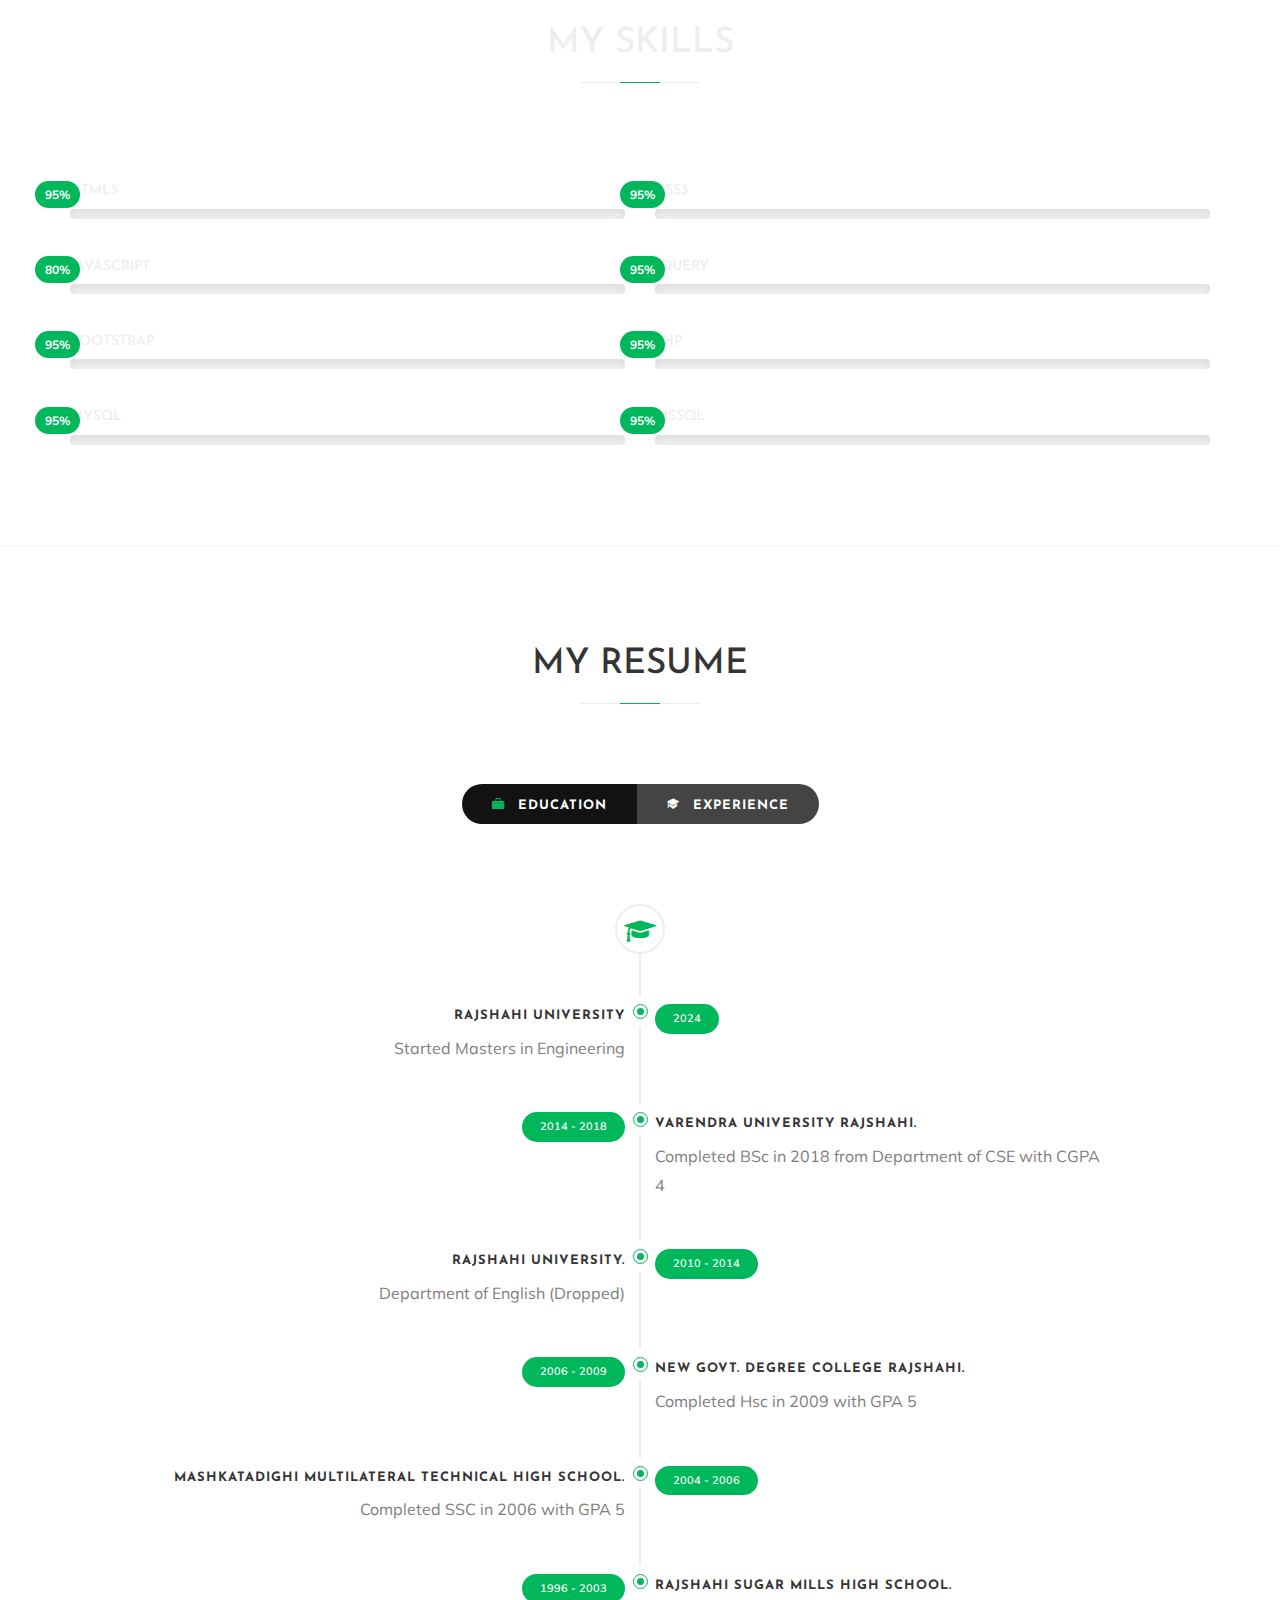
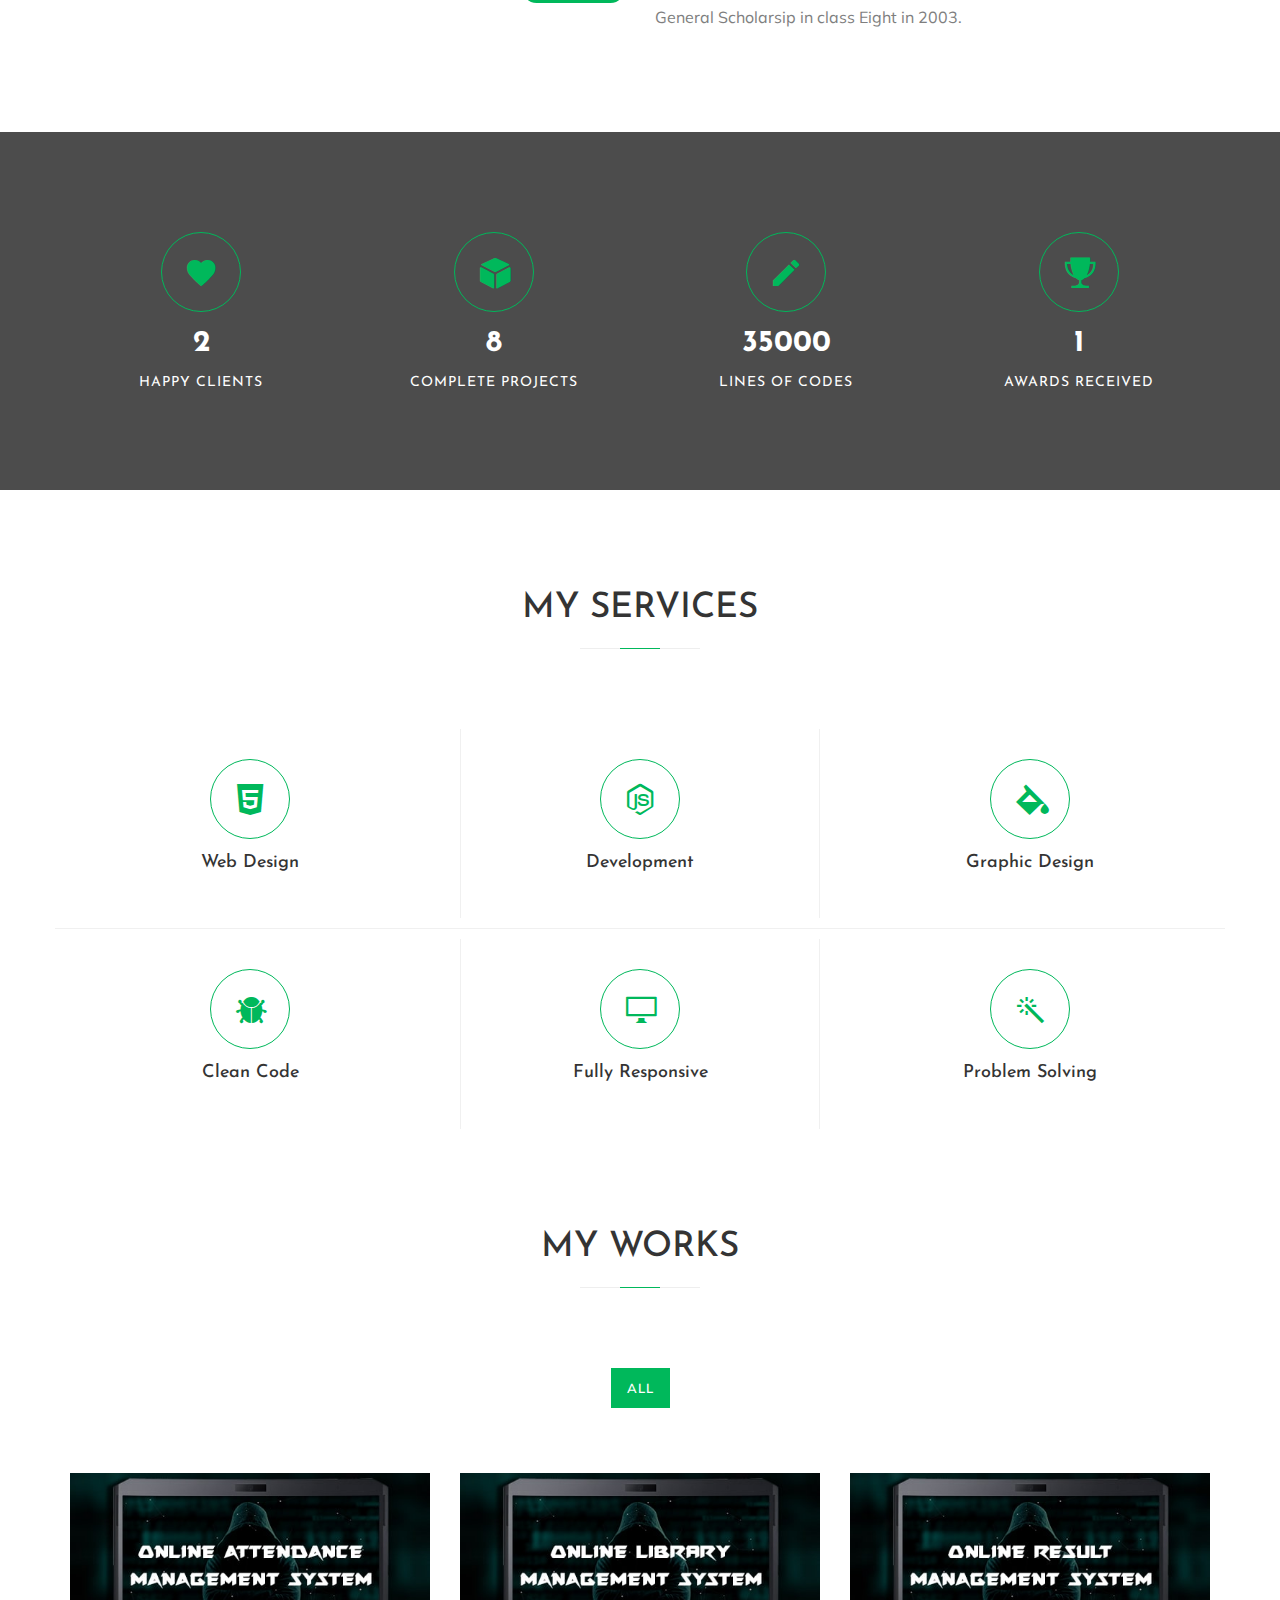
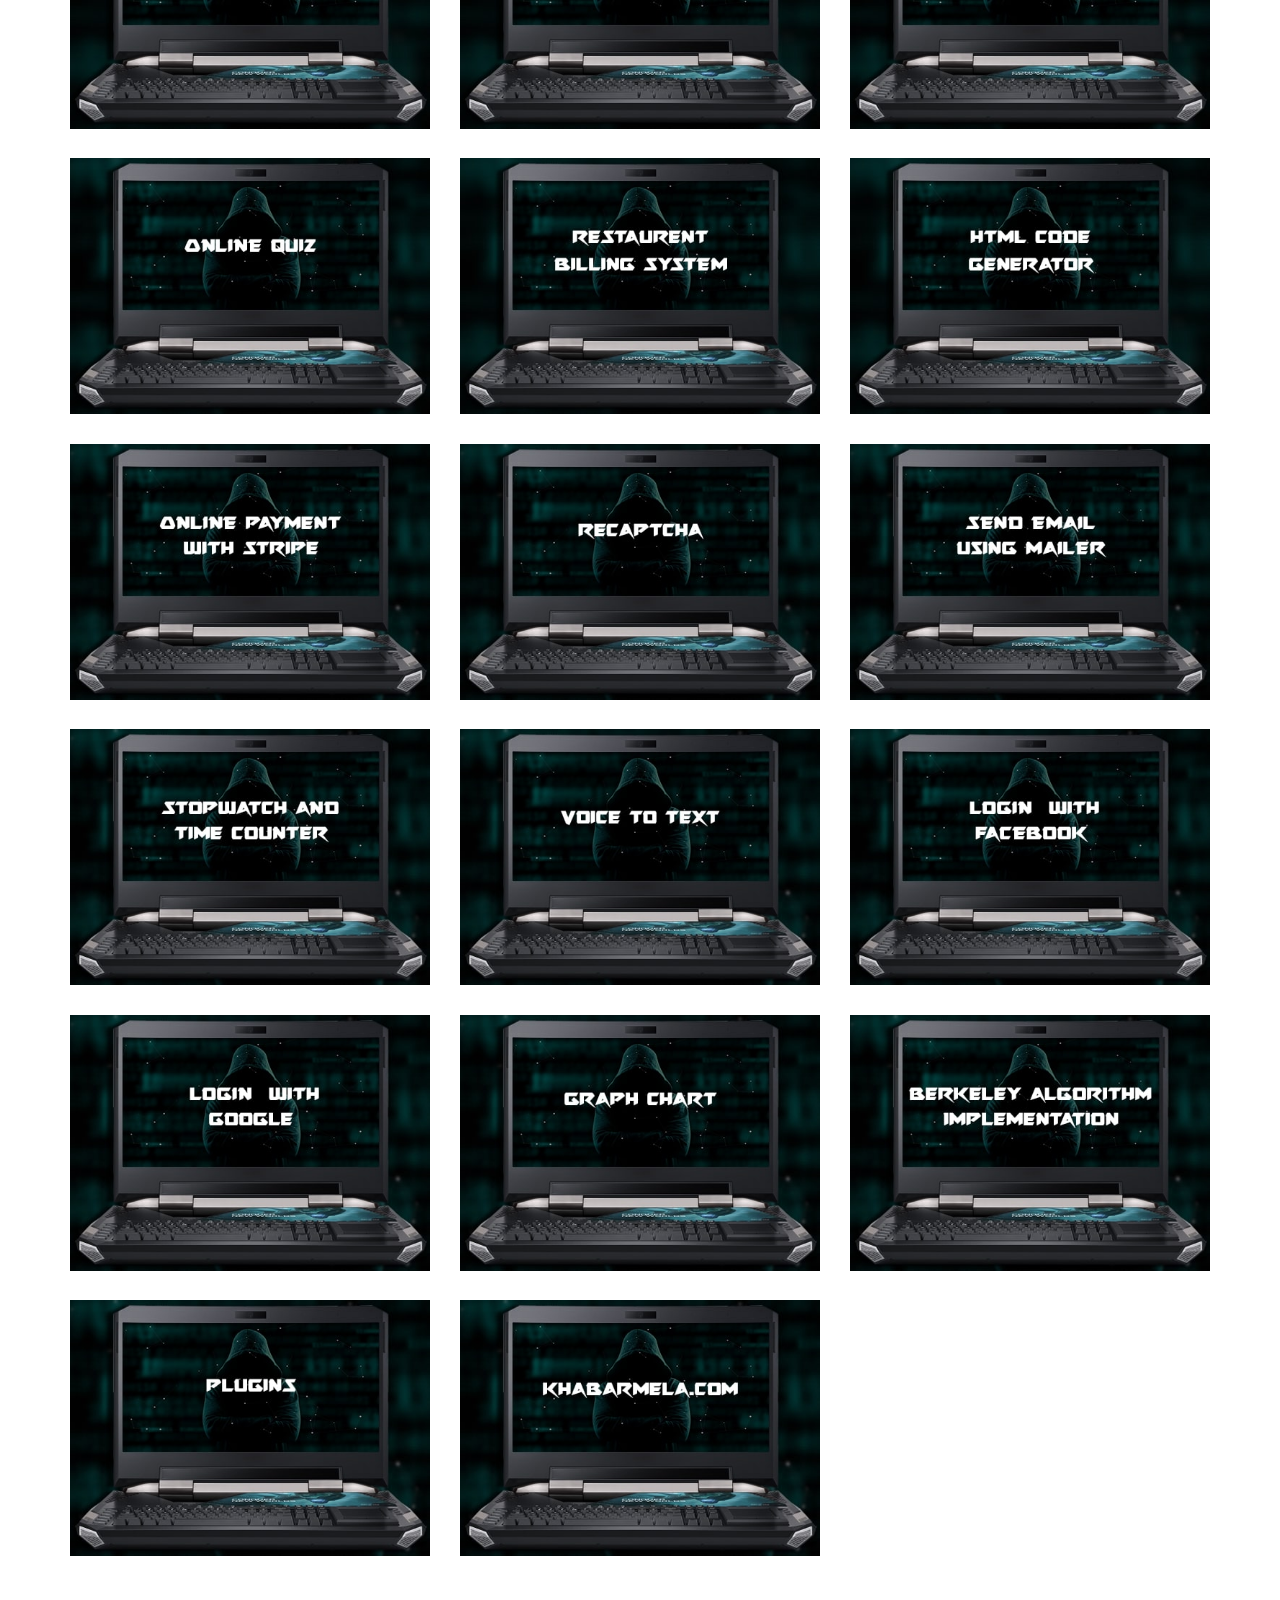
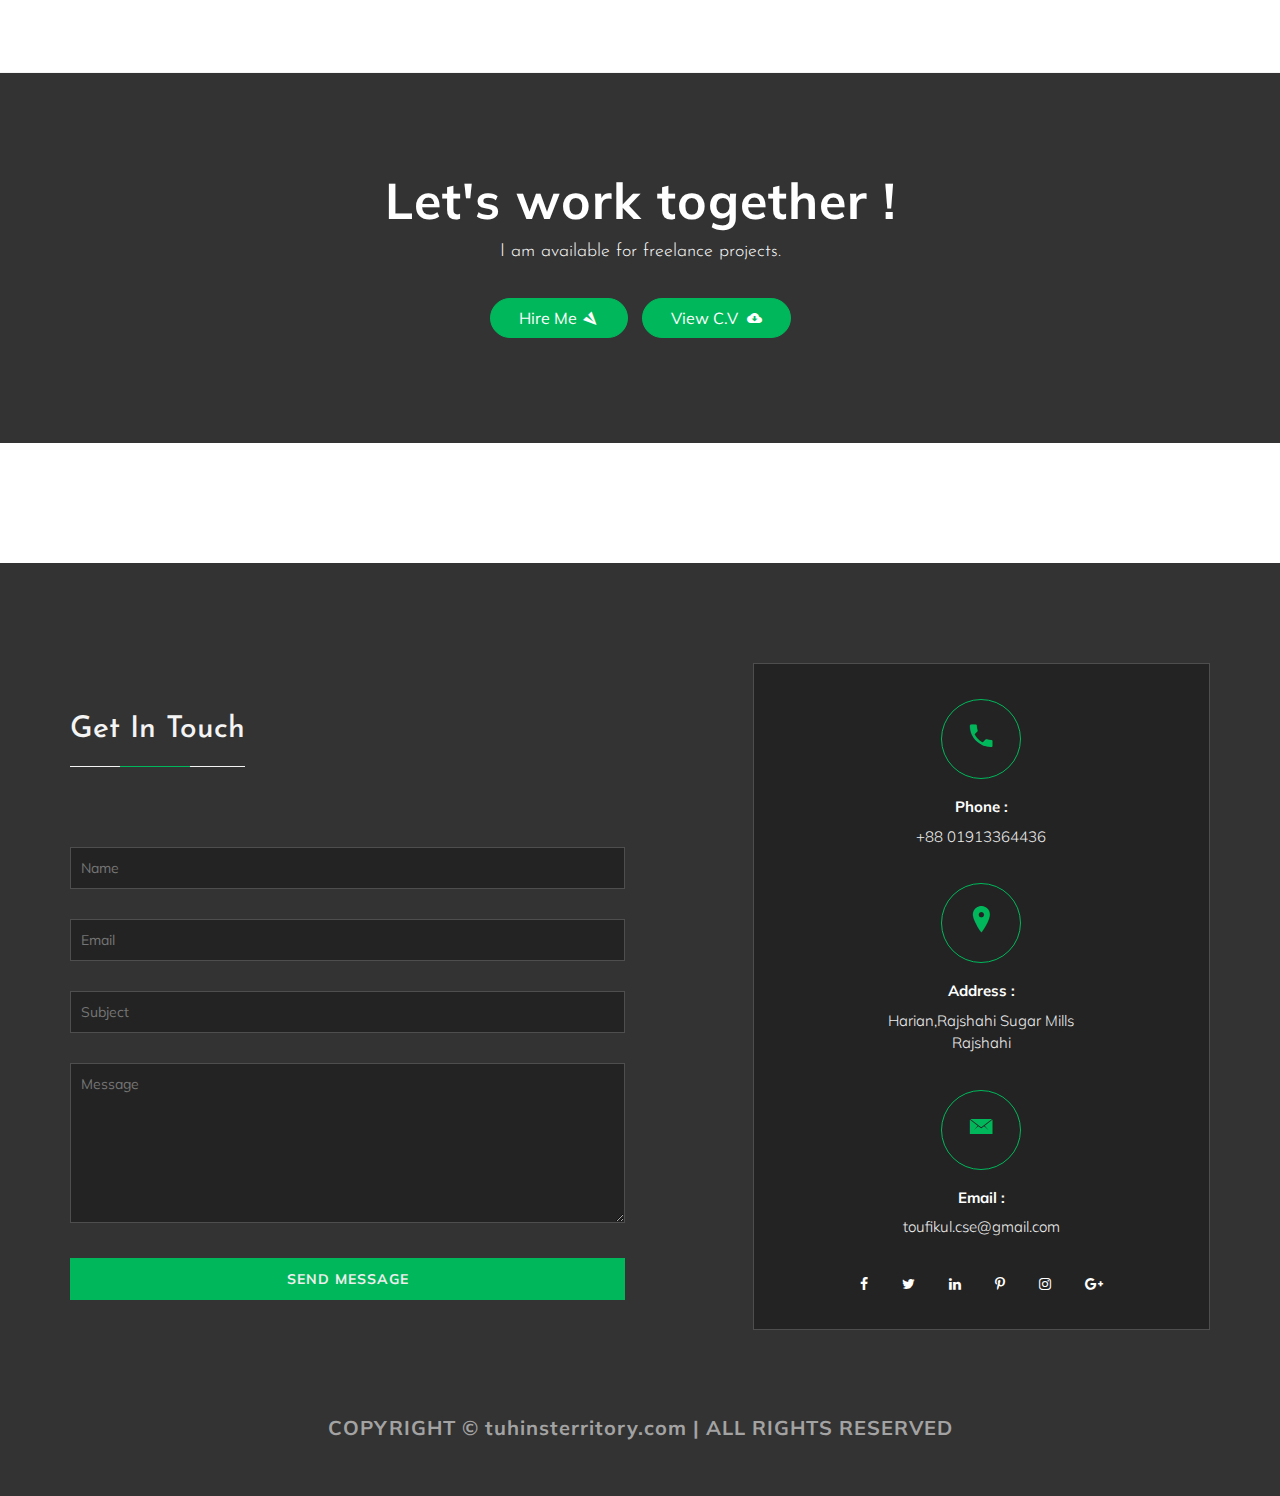
==== commit 0d522439: "Update index.html" ====
--- a/index.html
+++ b/index.html
@@ -317,13 +317,13 @@
 										<div class="row">
 										    <div class="col-md-6 col-md-push-6">
 												<div class="inf">
-													<span class="date">2019</span>
+													<span class="date">2024</span>
 												</div>
 											</div>
 											<div class="col-md-6 col-md-pull-6">
 												<div class="cont text-right pb-50">
-													<h6 class="sm-title">Varendra University Rajshahi.</h6>
-													<p>Started job as Lecturer in dept of CSE</p>
+													<h6 class="sm-title">Rajshahi University</h6>
+													<p>Started Masters in Engineering</p>
 												</div>
 											</div>
 
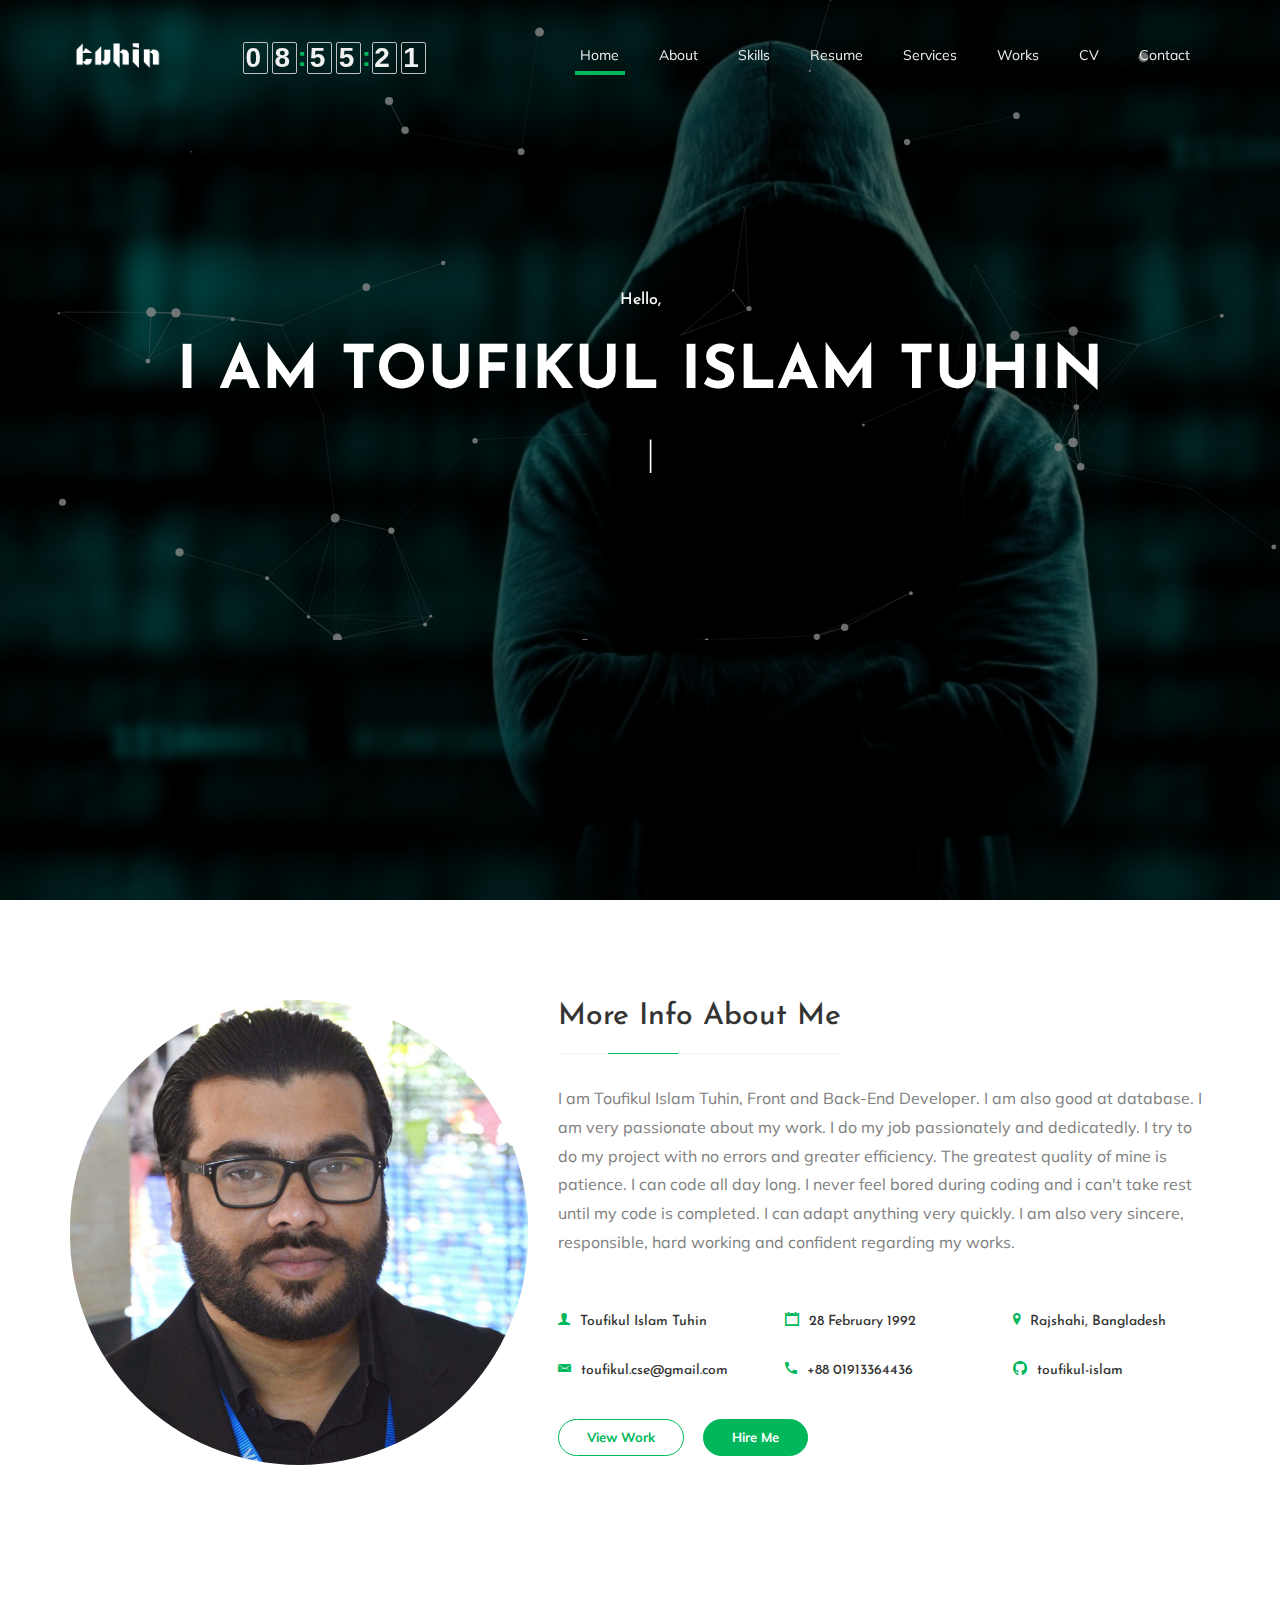
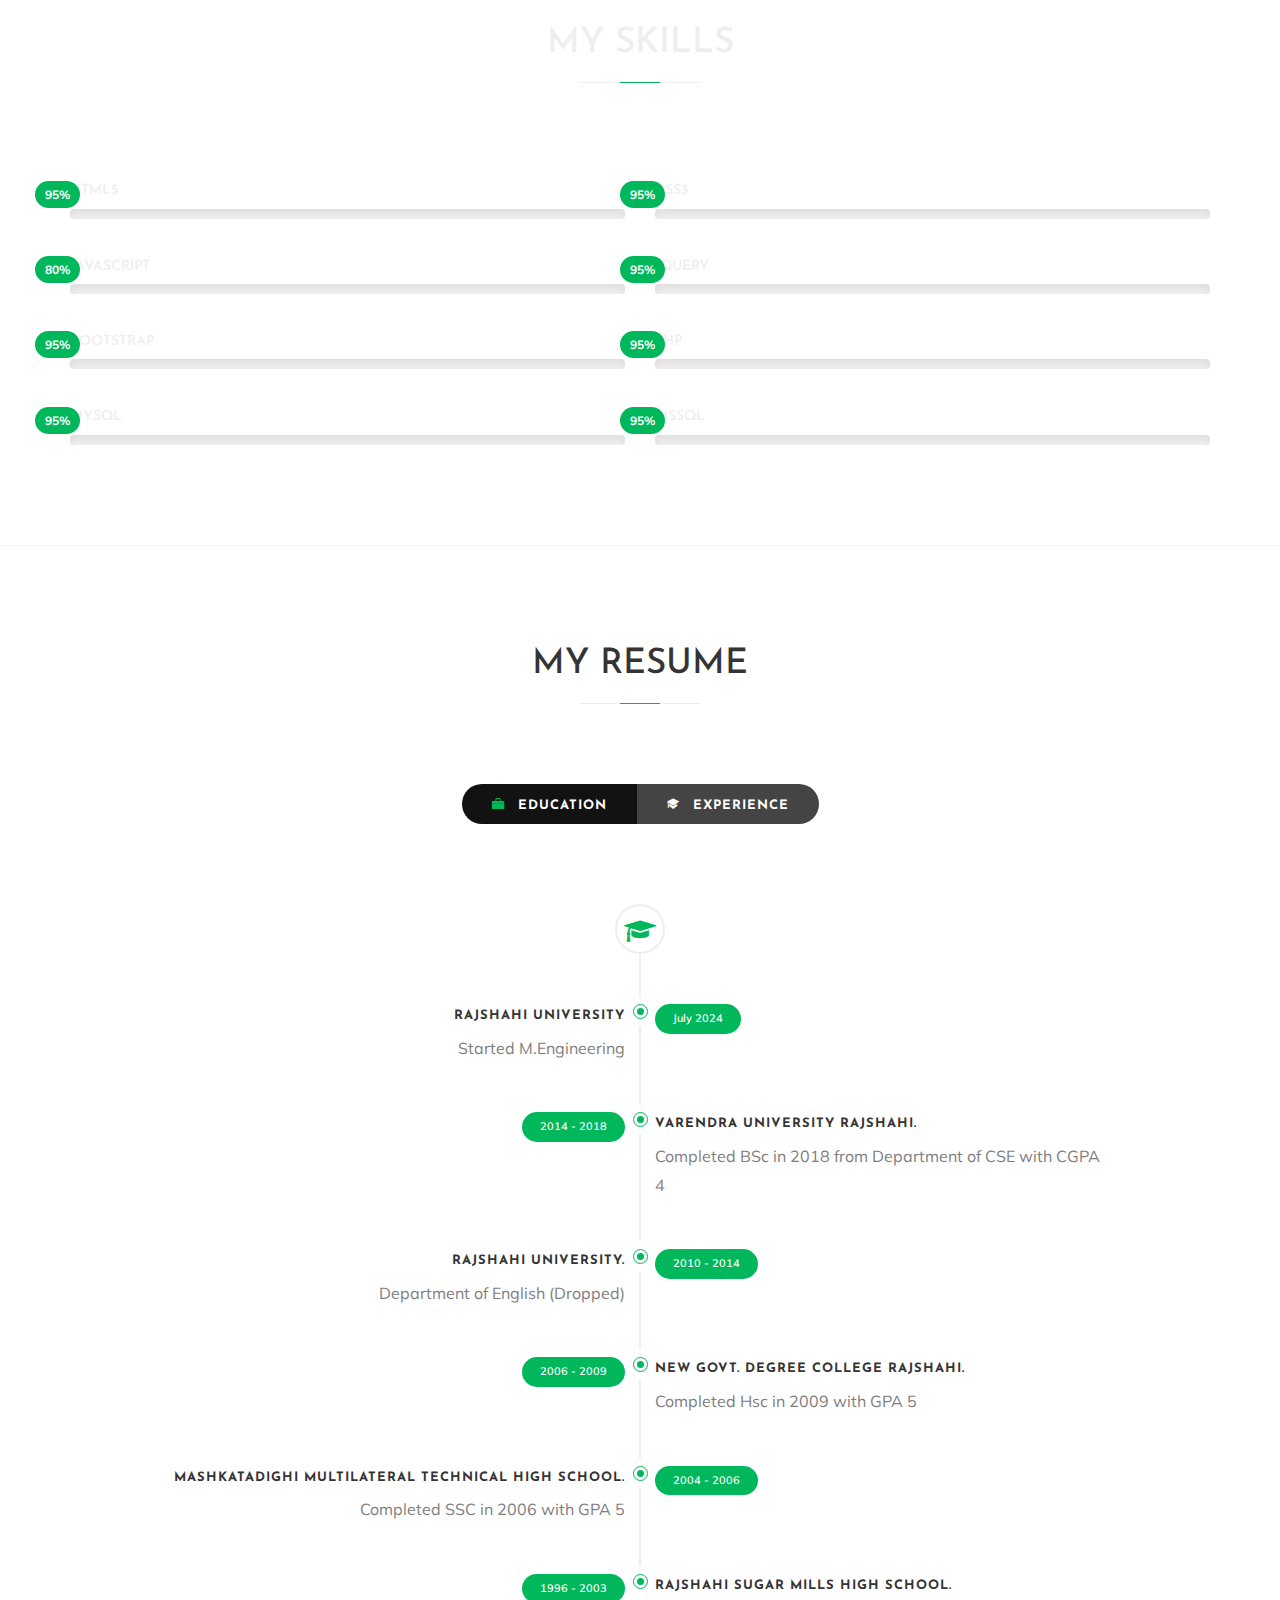
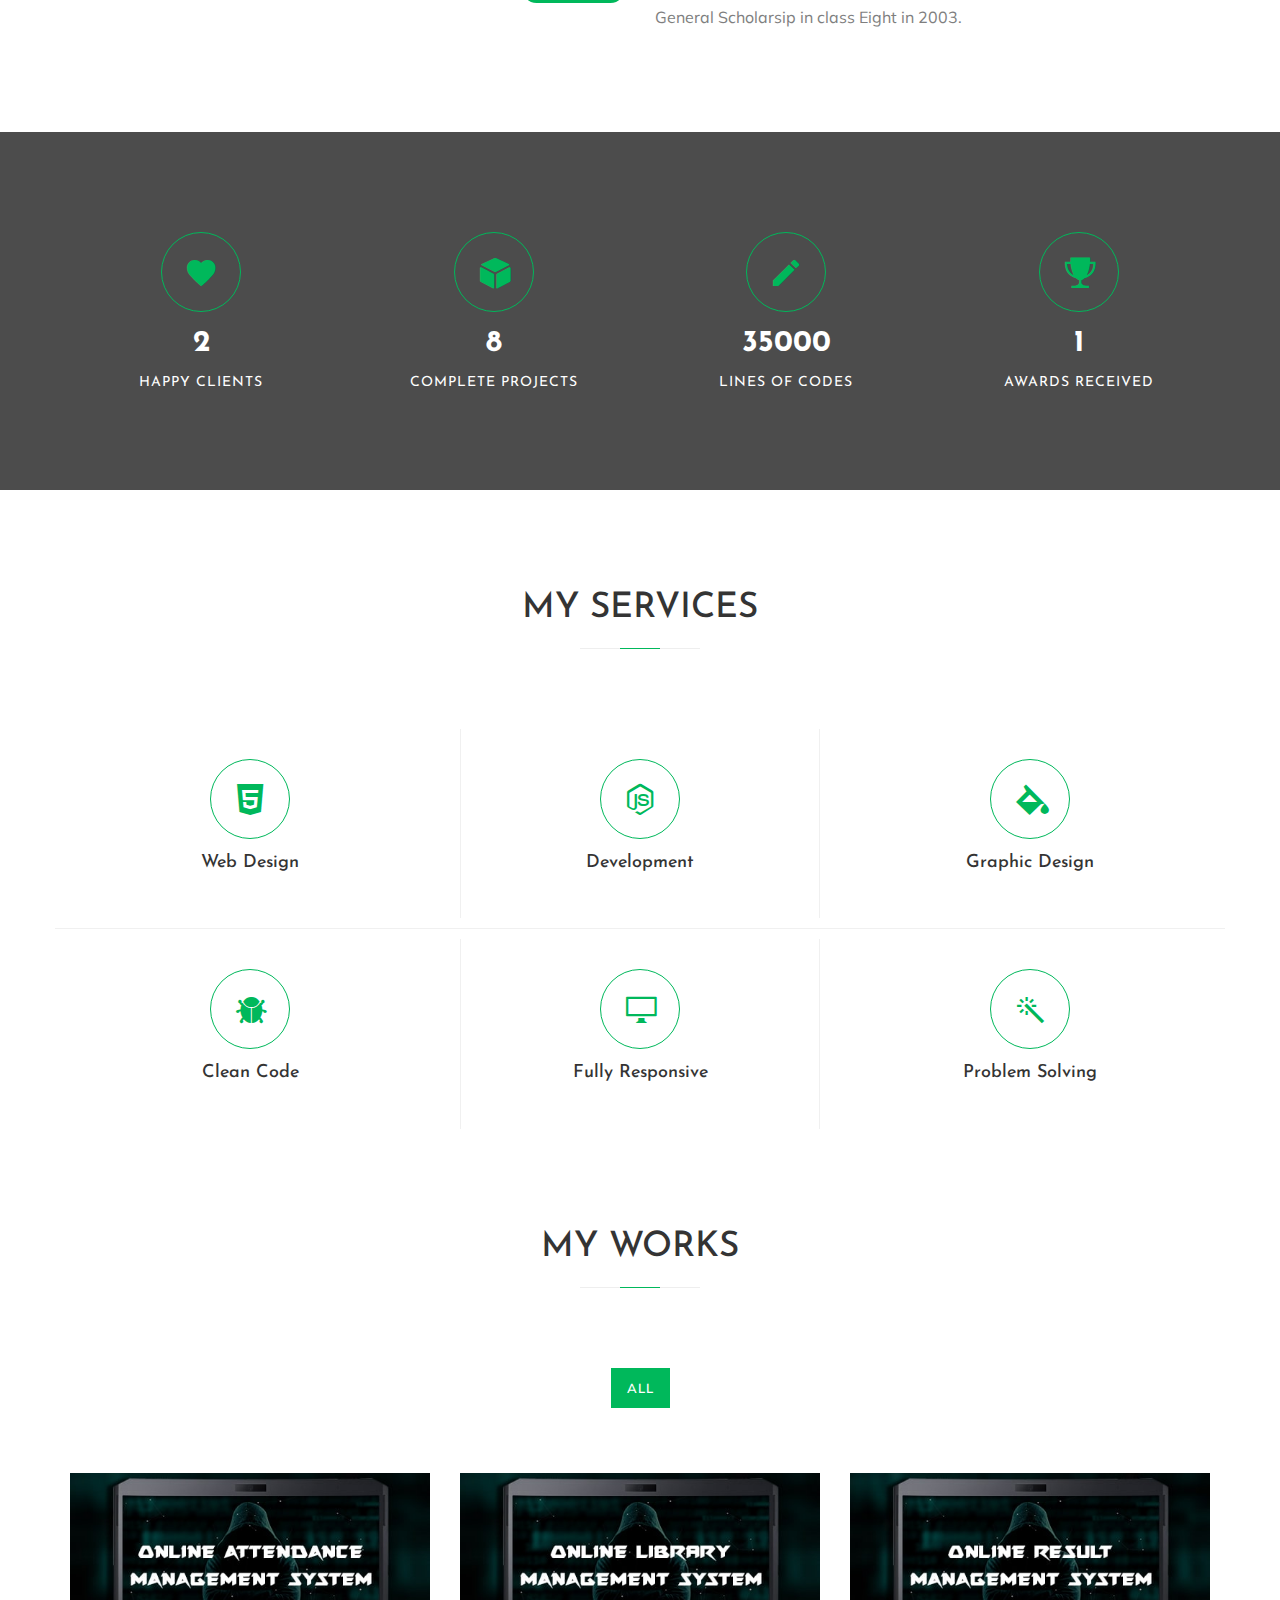
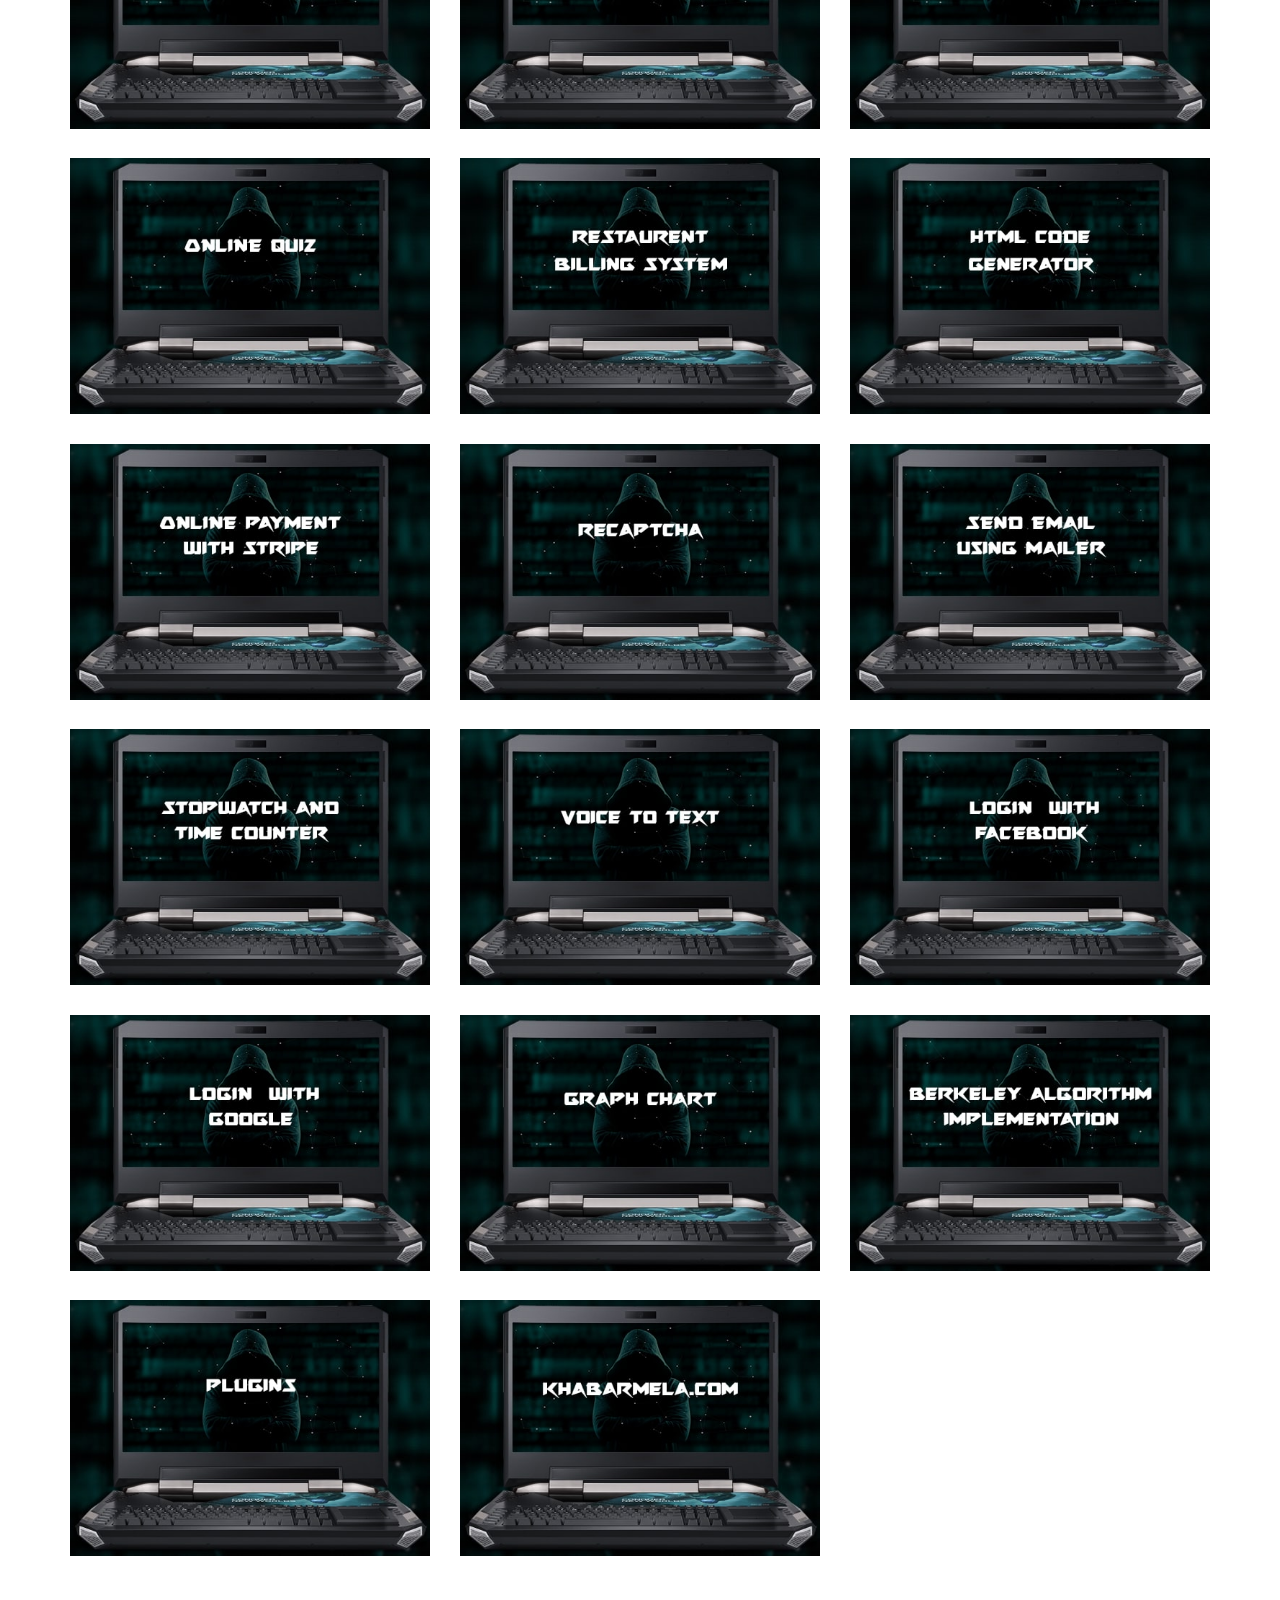
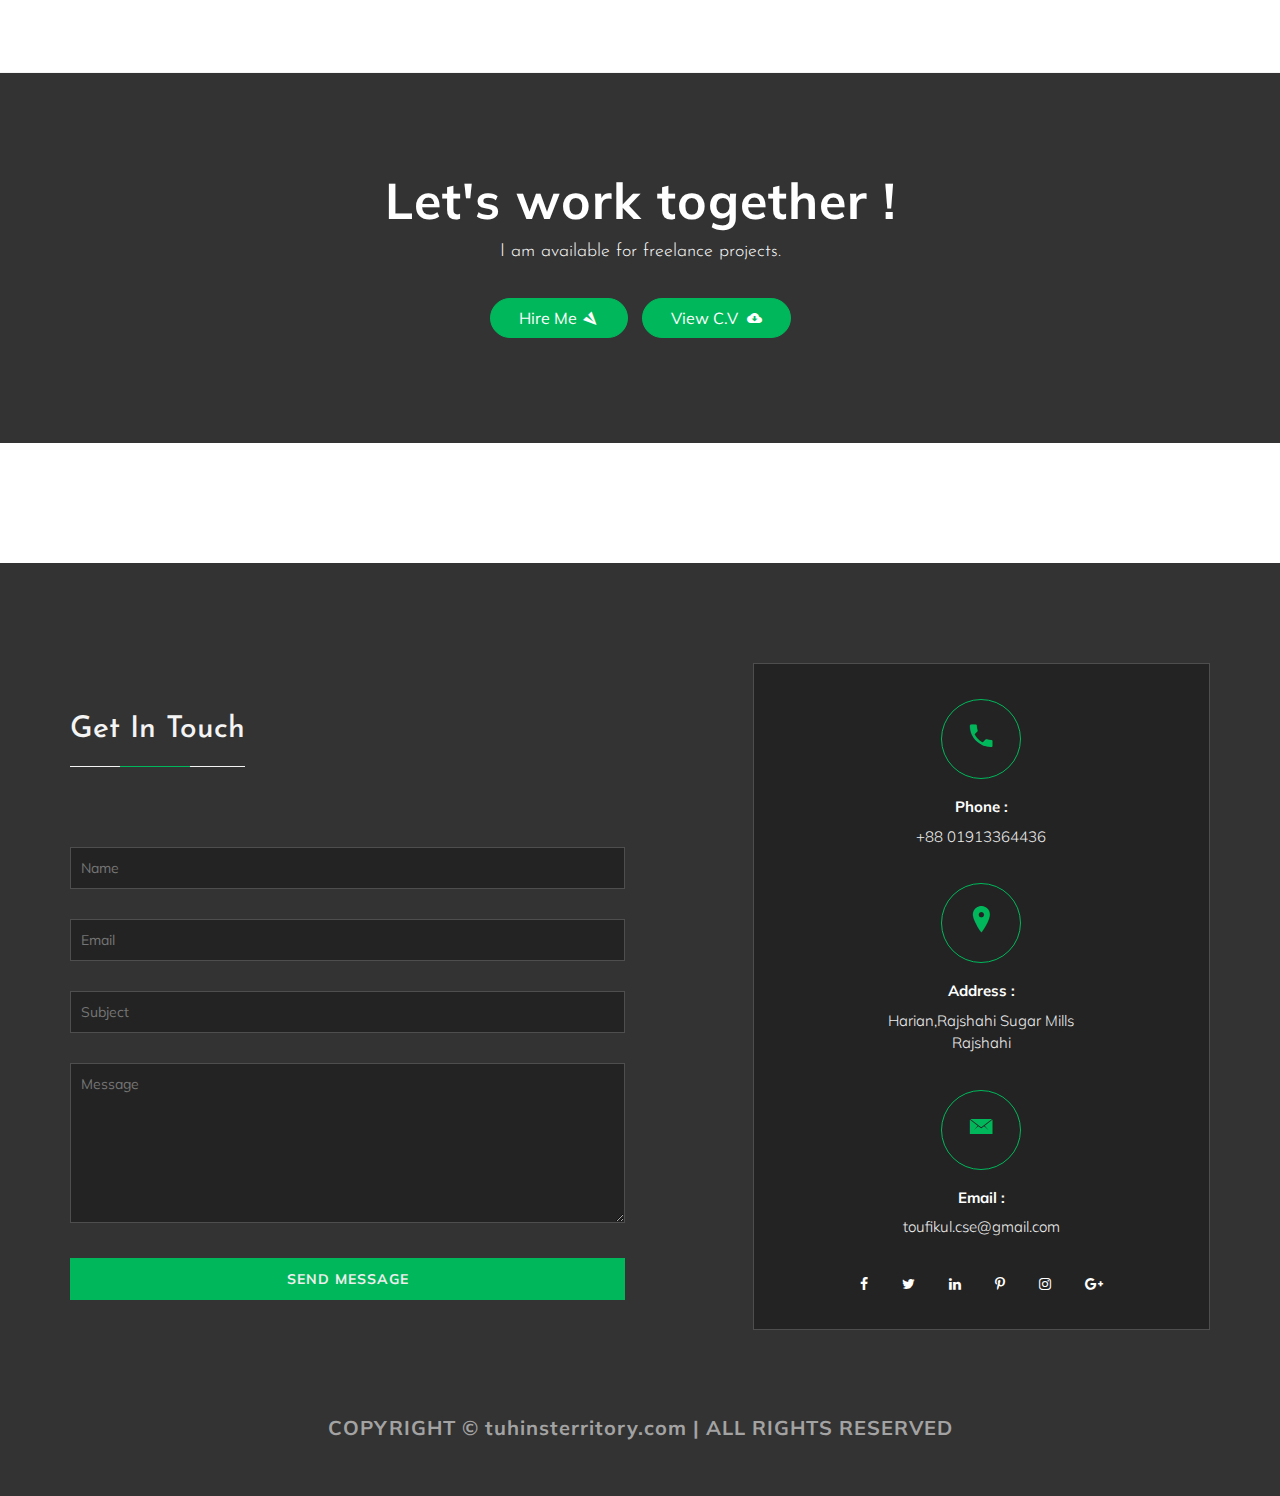
==== commit ffb65c4c: "Update index.html" ====
--- a/index.html
+++ b/index.html
@@ -317,13 +317,13 @@
 										<div class="row">
 										    <div class="col-md-6 col-md-push-6">
 												<div class="inf">
-													<span class="date">2024</span>
+													<span class="date">July 2024</span>
 												</div>
 											</div>
 											<div class="col-md-6 col-md-pull-6">
 												<div class="cont text-right pb-50">
 													<h6 class="sm-title">Rajshahi University</h6>
-													<p>Started Masters in Engineering</p>
+													<p>Started M.Engineering</p>
 												</div>
 											</div>
 
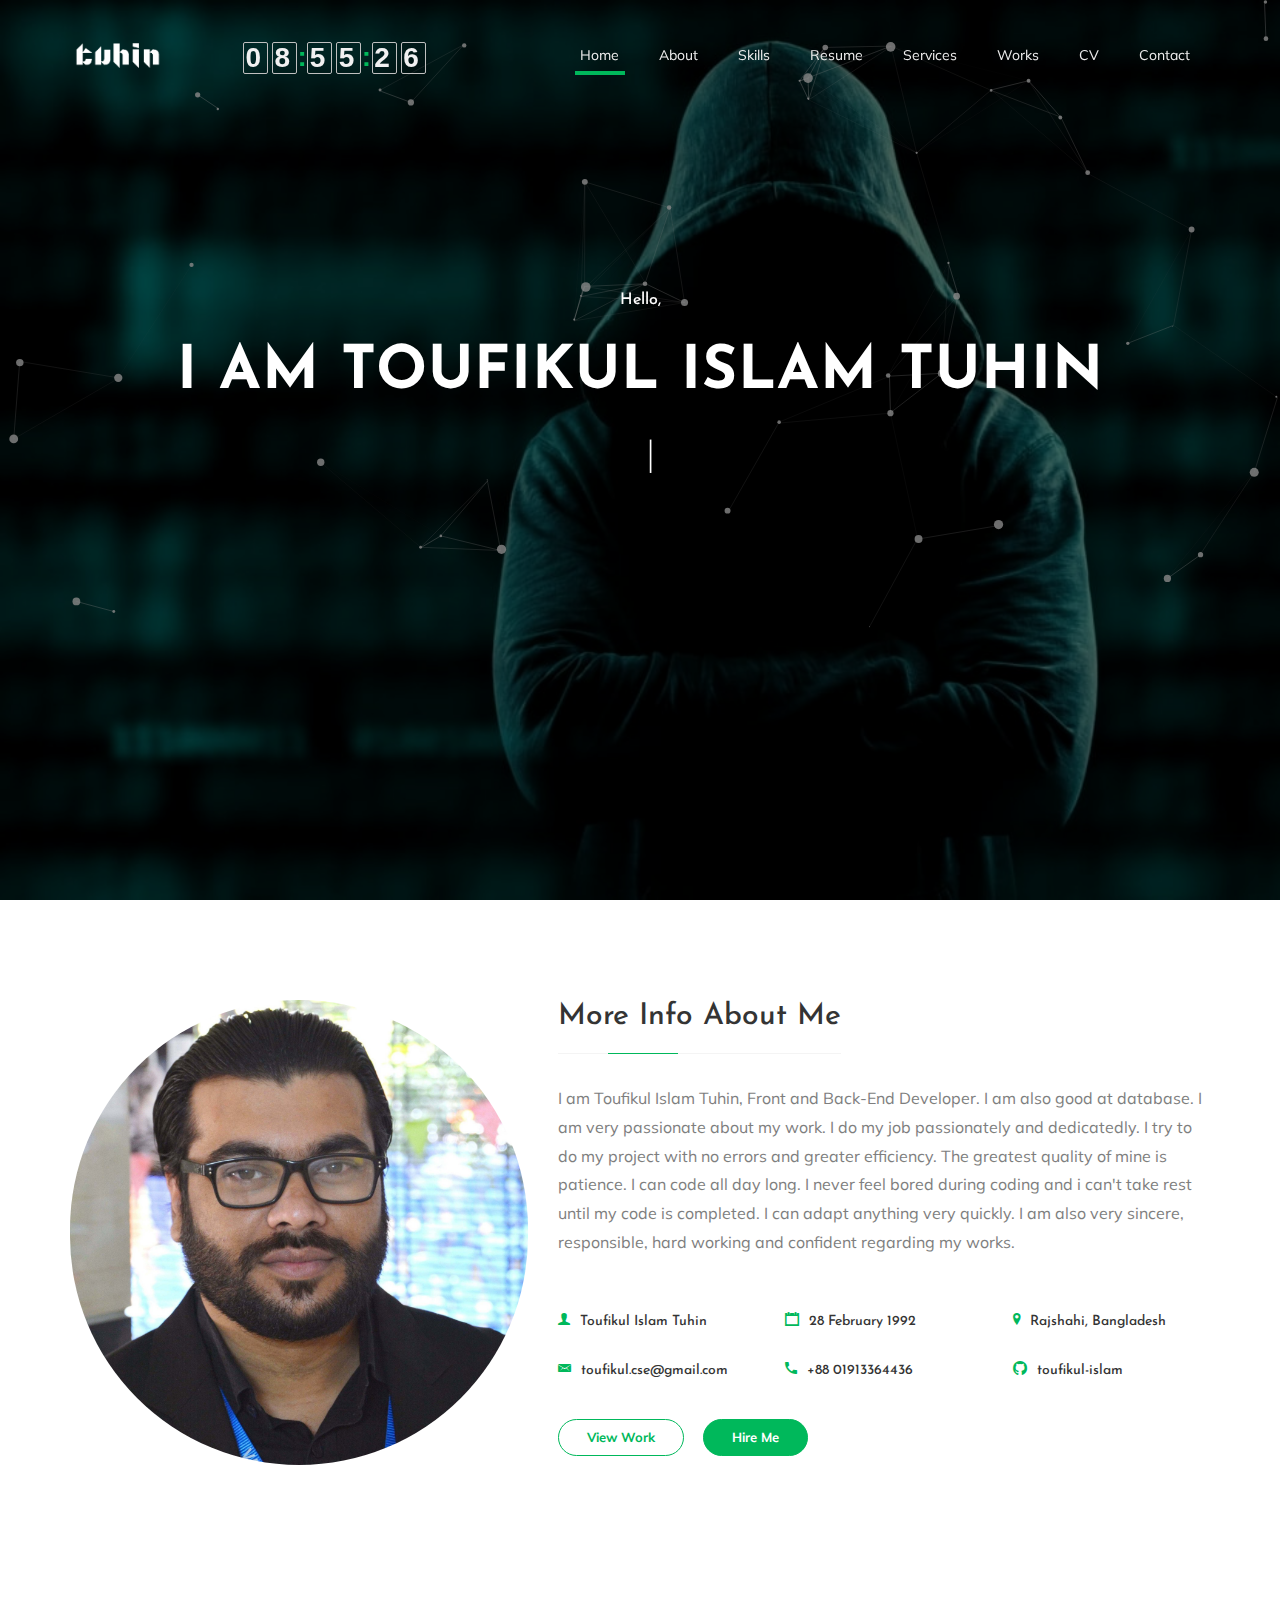
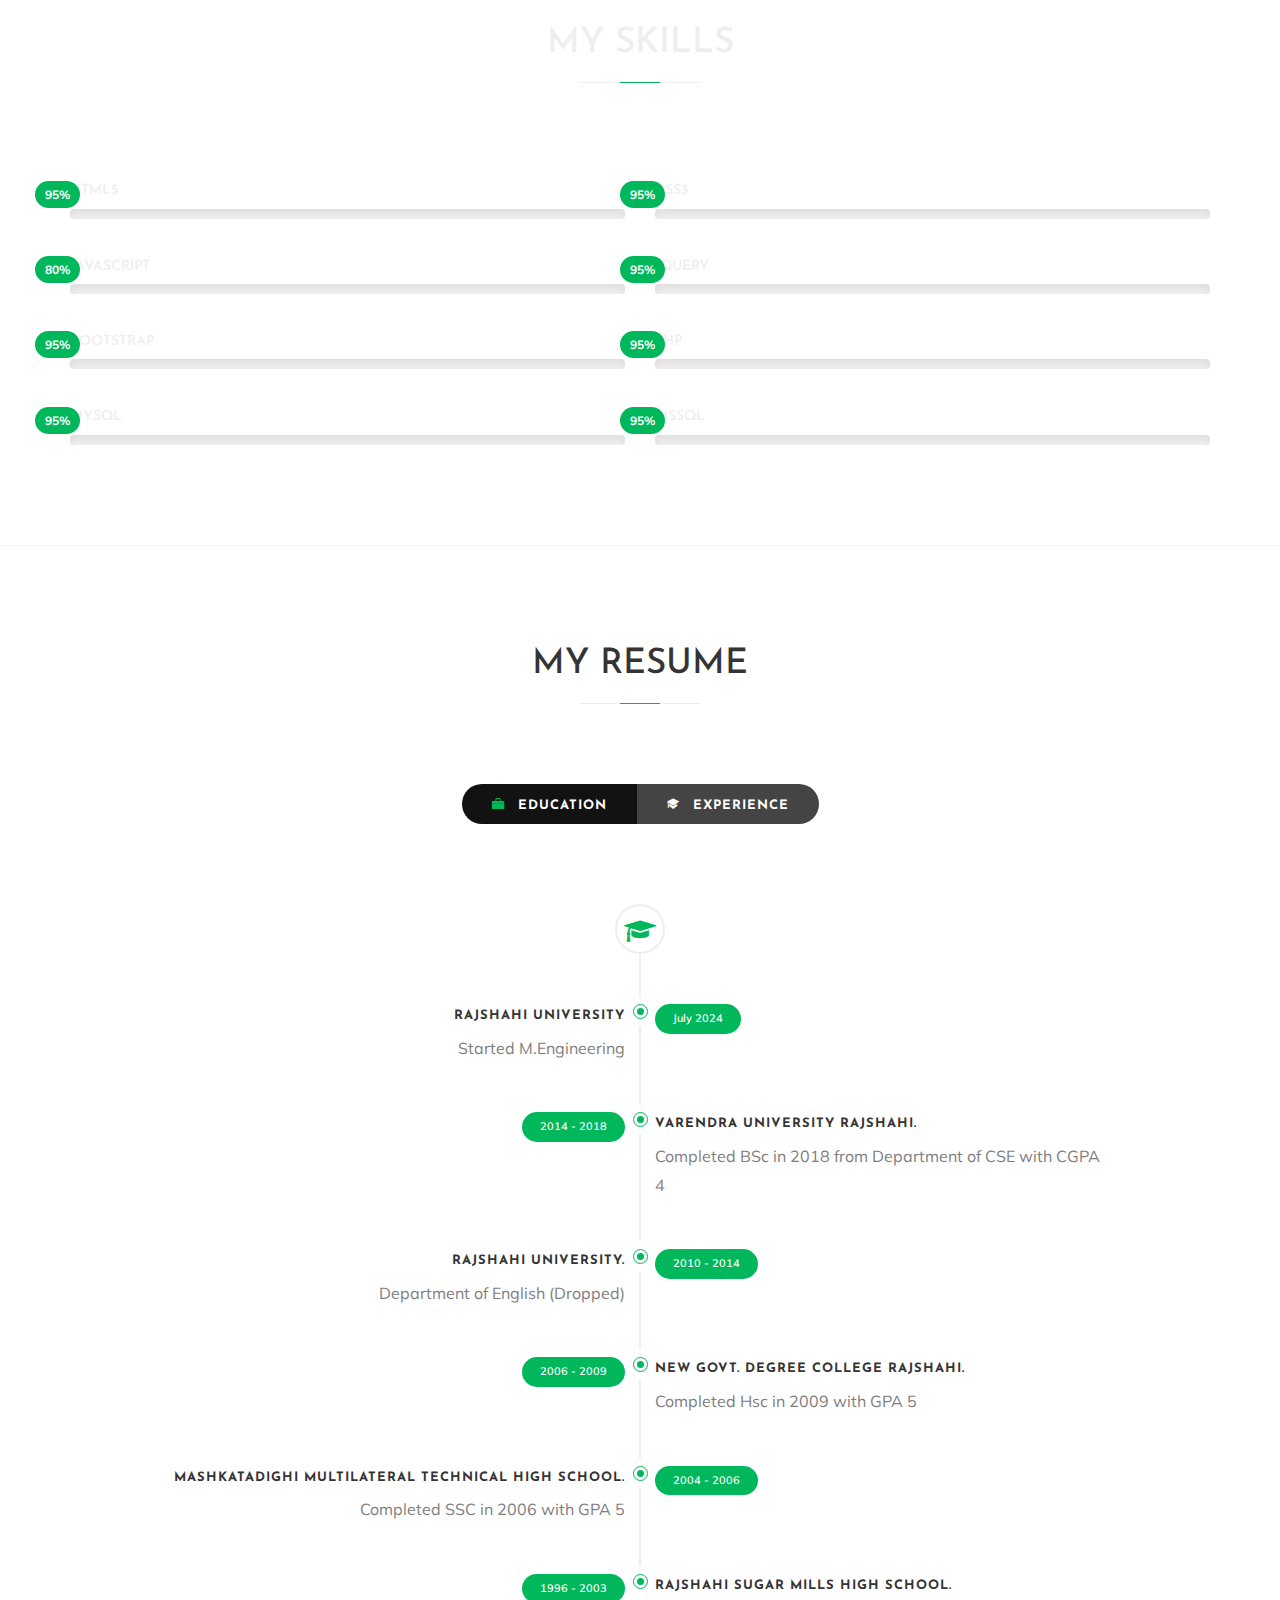
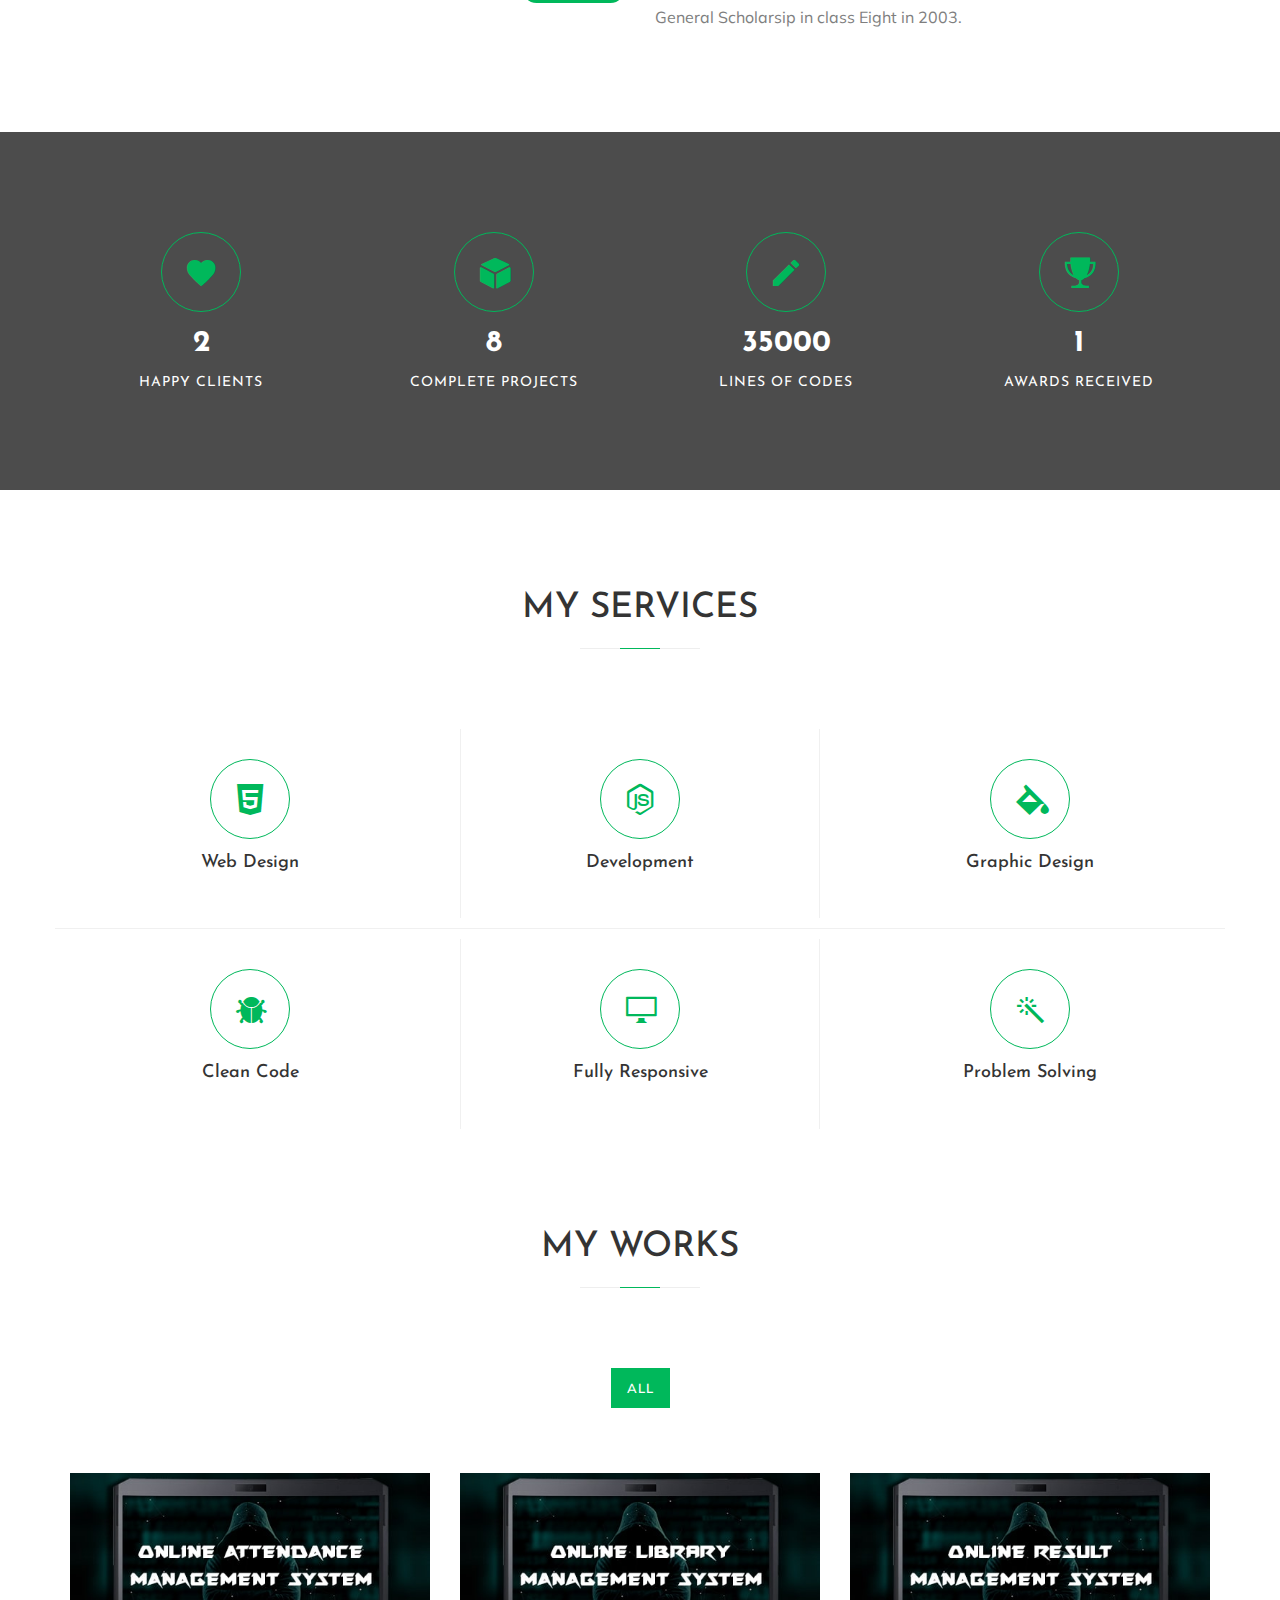
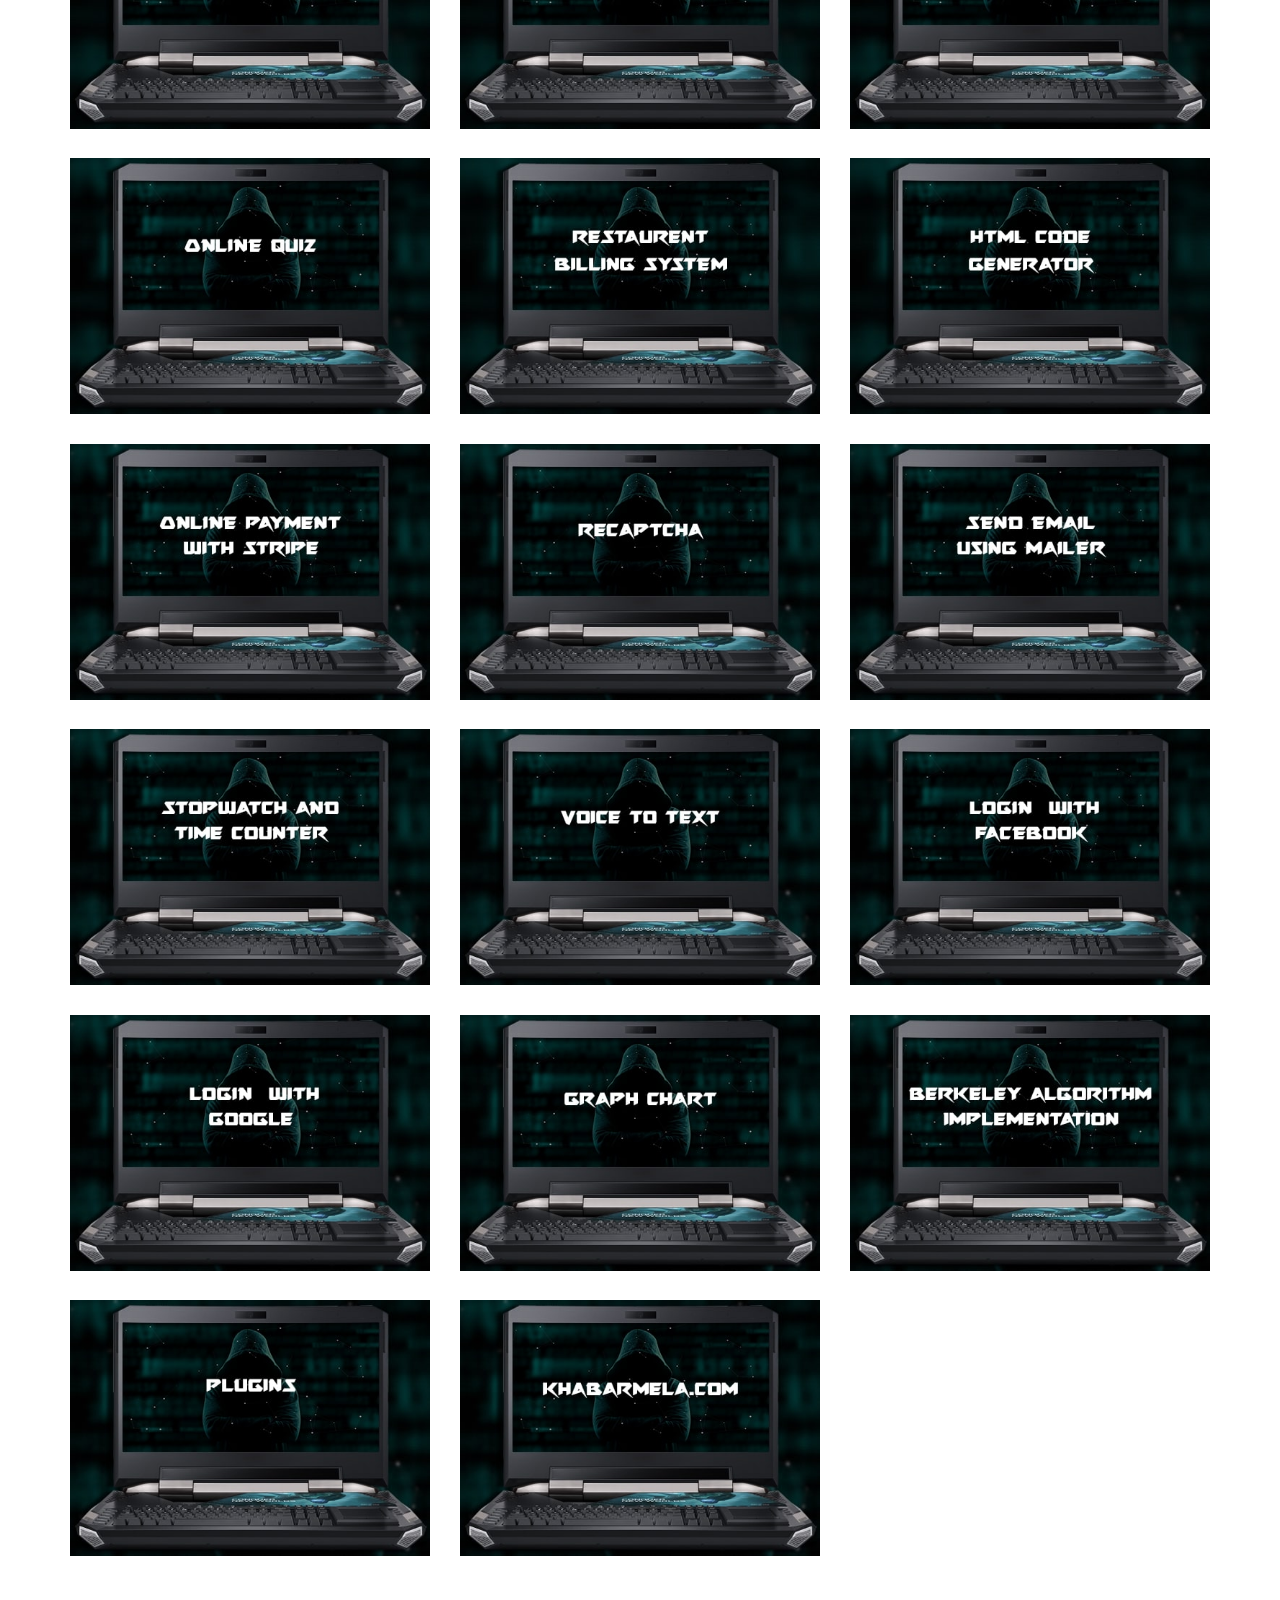
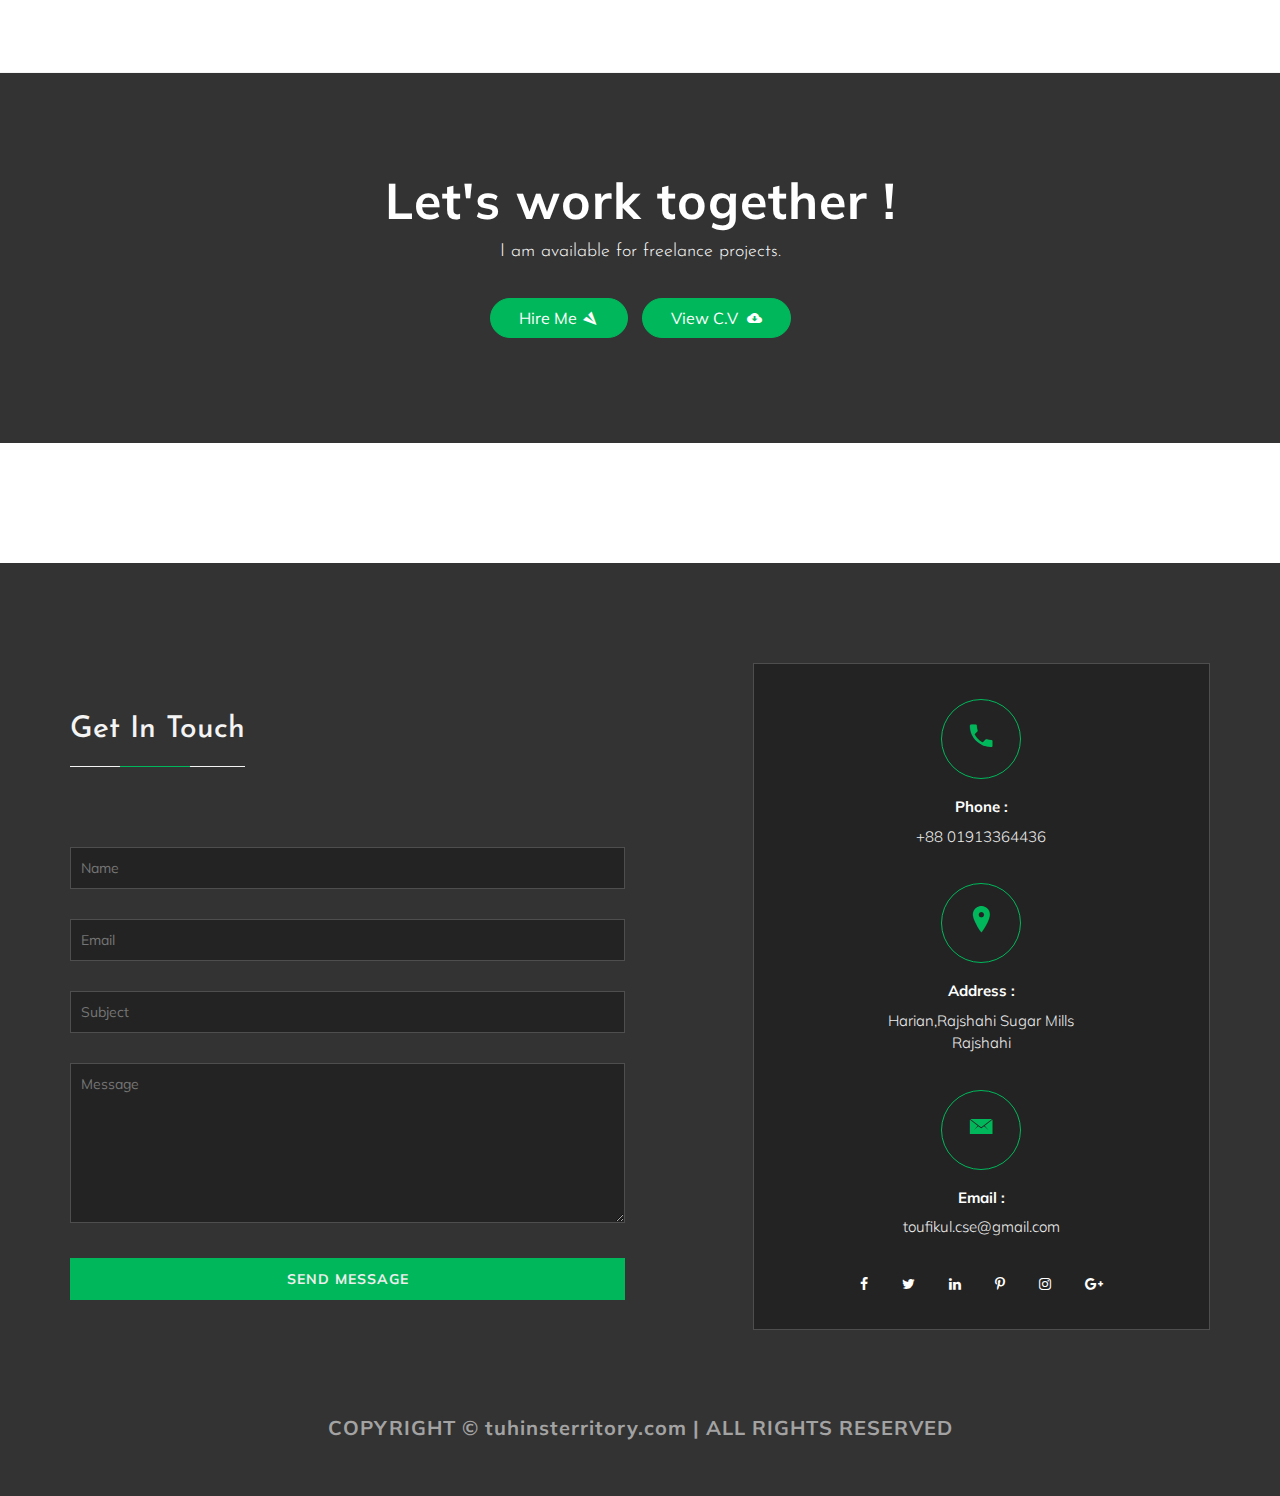
==== commit ac667de9: "Update index.html" ====
--- a/index.html
+++ b/index.html
@@ -66,19 +66,6 @@
 		<script src="assets/js/html5shiv.min.js"></script>
 		<!--[endif]-->
     </head>
-    <!--Start of Tawk.to Script
-    <script type="text/javascript">
-    var Tawk_API=Tawk_API||{}, Tawk_LoadStart=new Date();
-    (function(){
-    var s1=document.createElement("script"),s0=document.getElementsByTagName("script")[0];
-    s1.async=true;
-    s1.src='https://embed.tawk.to/5b3b739a6d961556373d5d16/default';
-    s1.charset='UTF-8';
-    s1.setAttribute('crossorigin','*');
-    s0.parentNode.insertBefore(s1,s0);
-    })();
-    </script>
-    End of Tawk.to Script-->
 
     <body oncontextmenu="return false;">
 
@@ -149,6 +136,8 @@
 						<div class="caption">
 							<h4>Hello,</h4>
 							<h1>I Am Toufikul Islam Tuhin</h1>
+							<!-- ====== custom.js ======  -->
+
 							<div class="type">
 								<h3></h3>
 							</div>
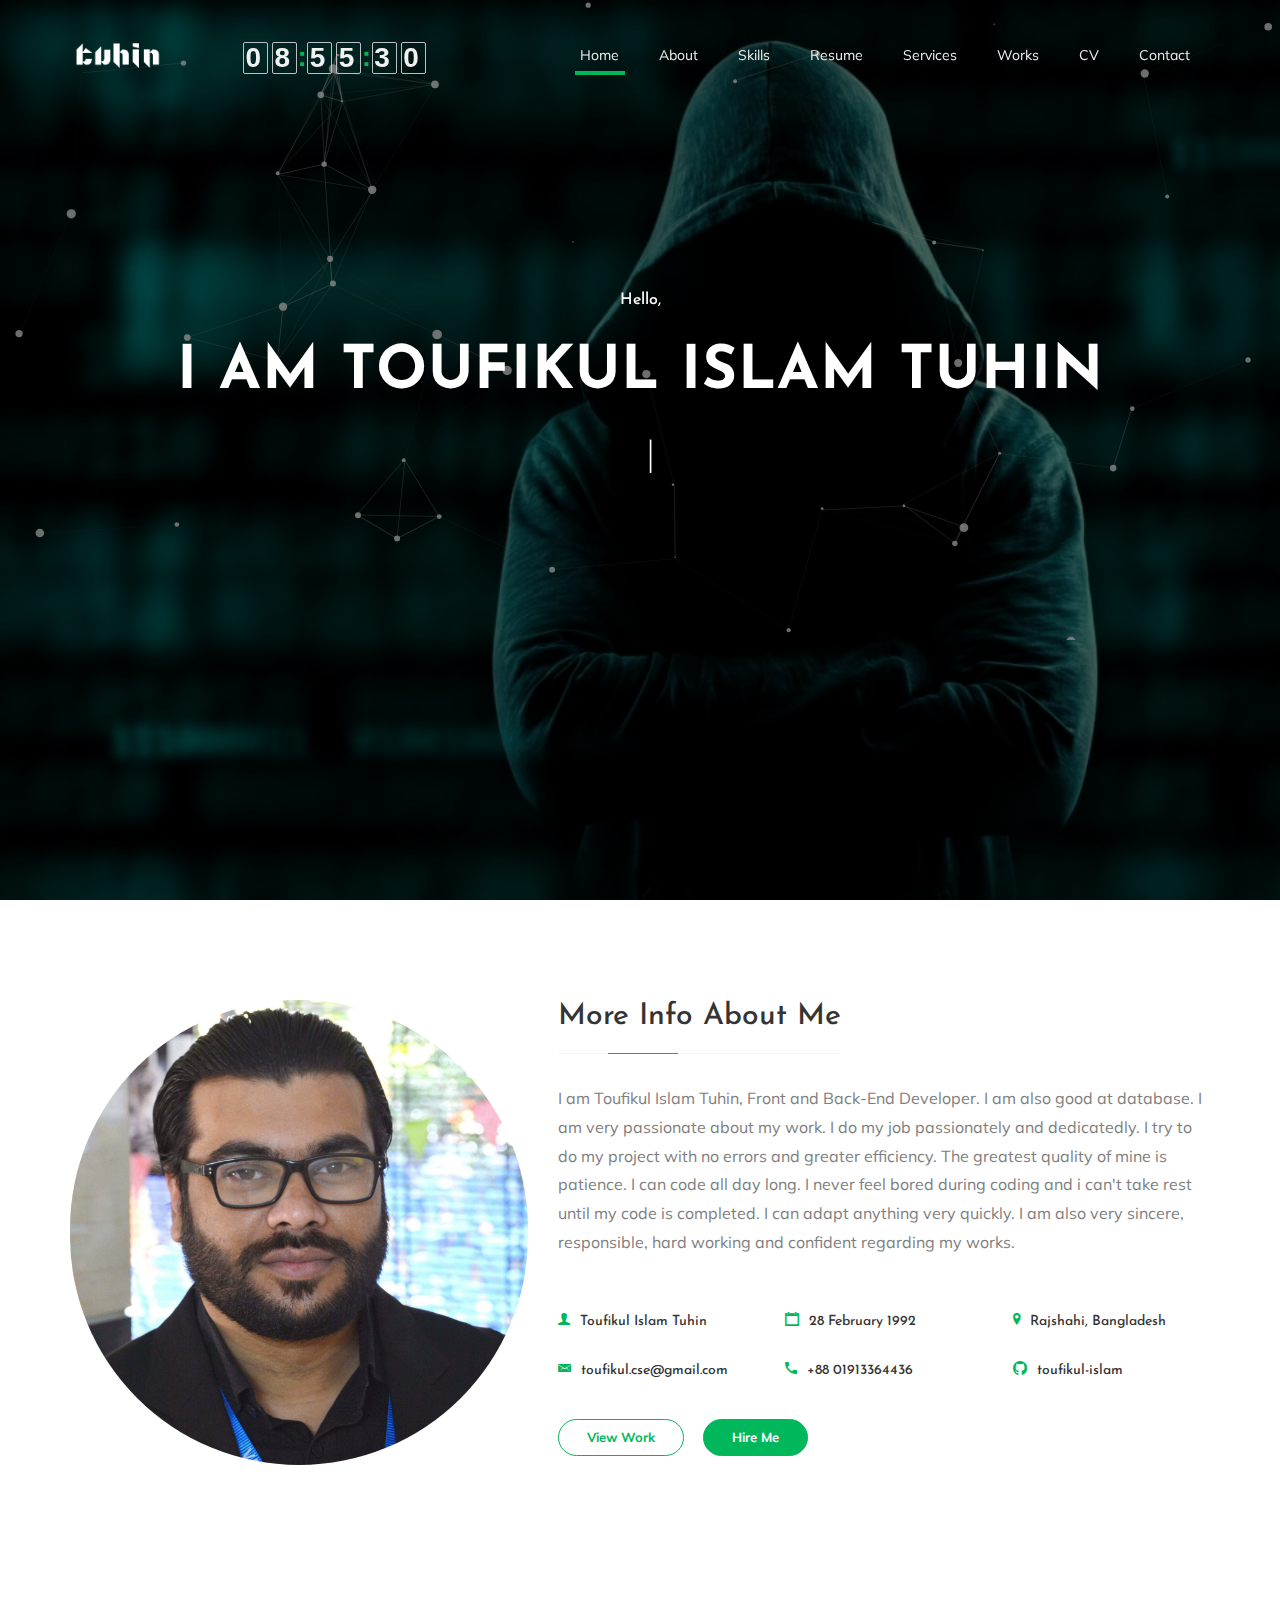
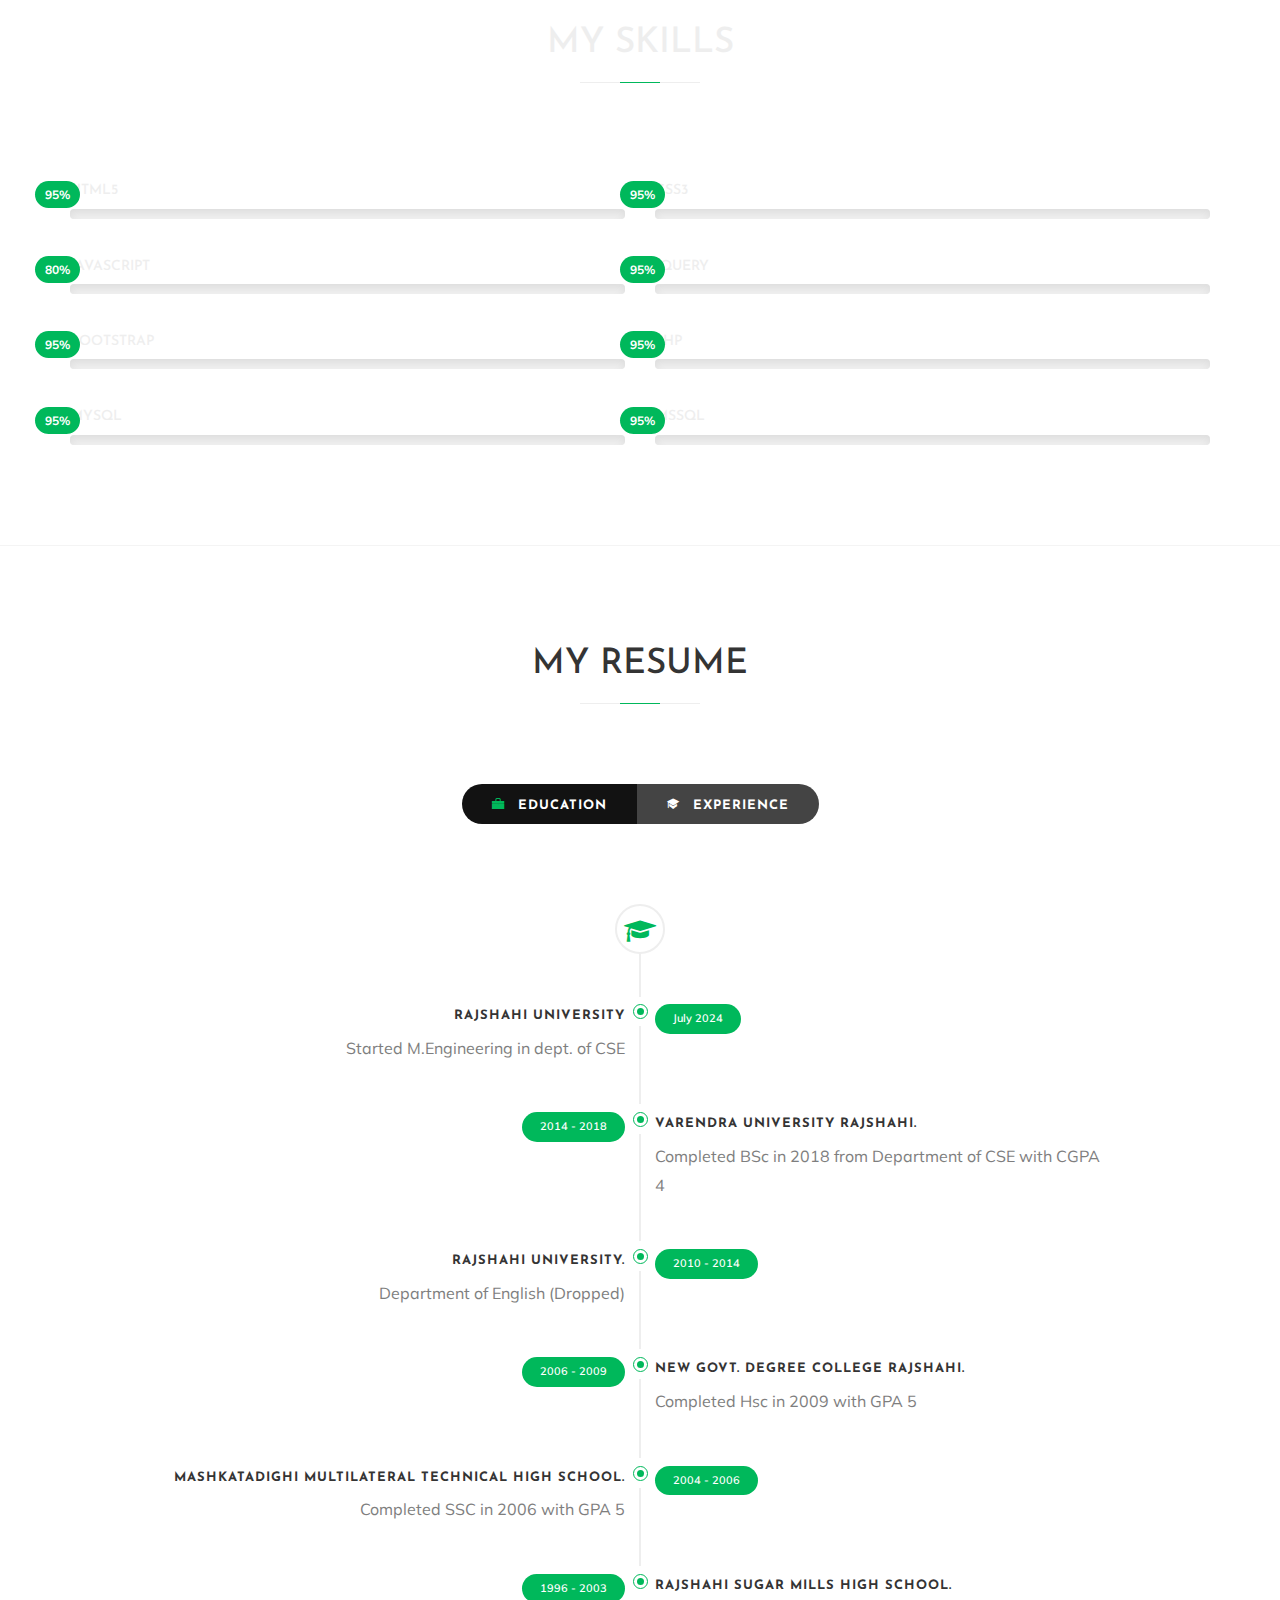
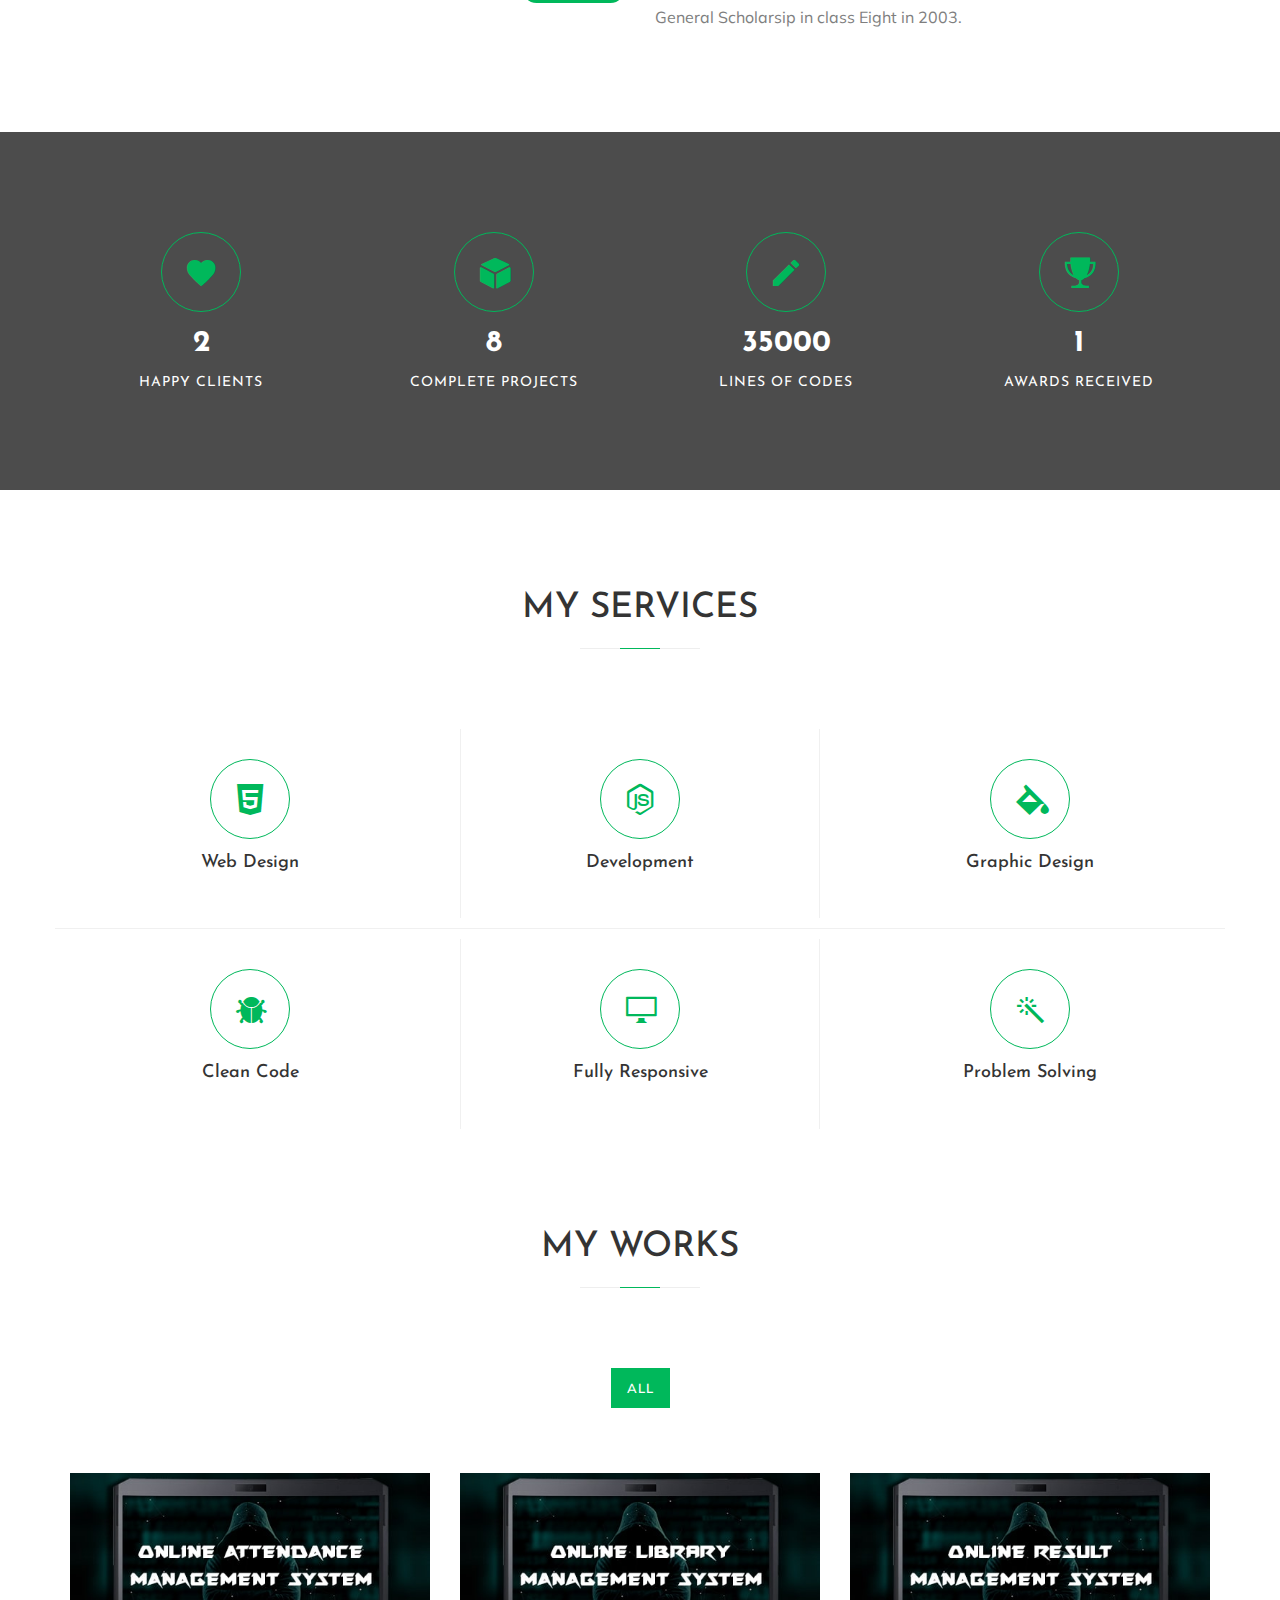
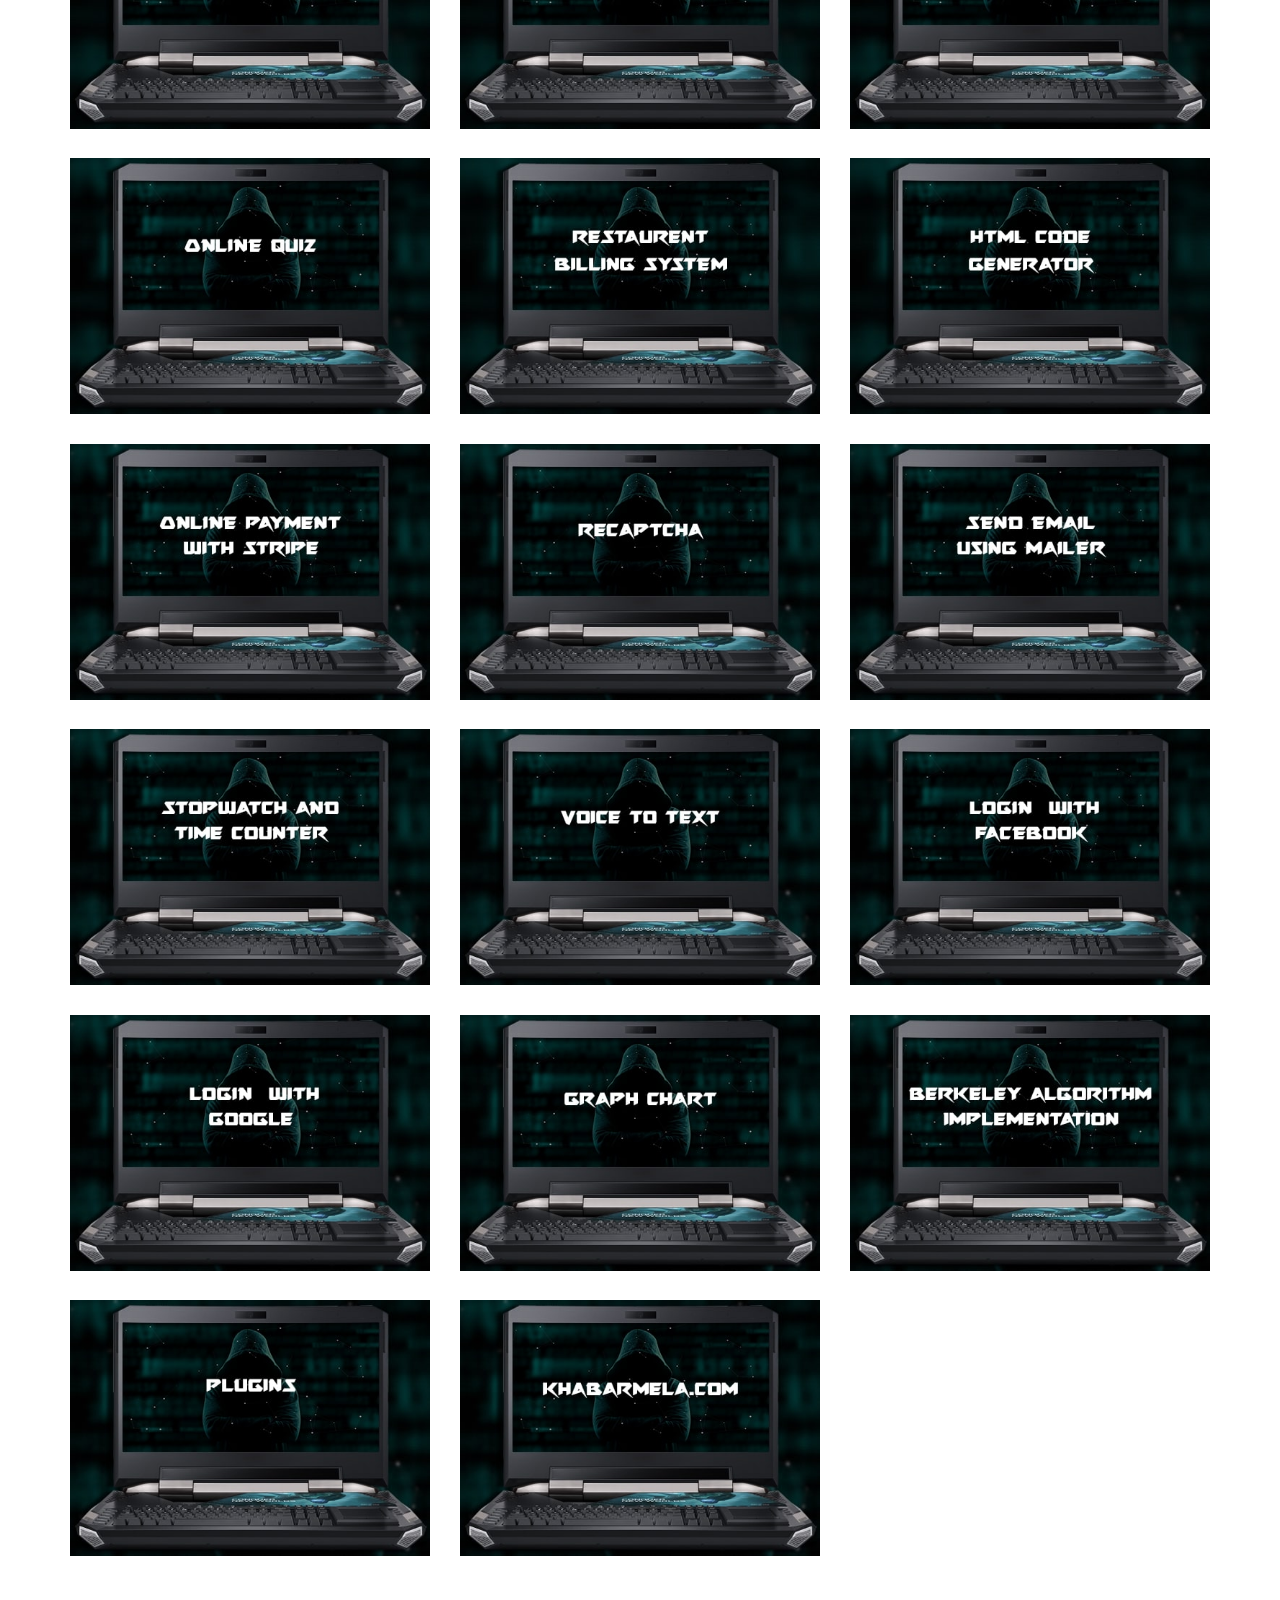
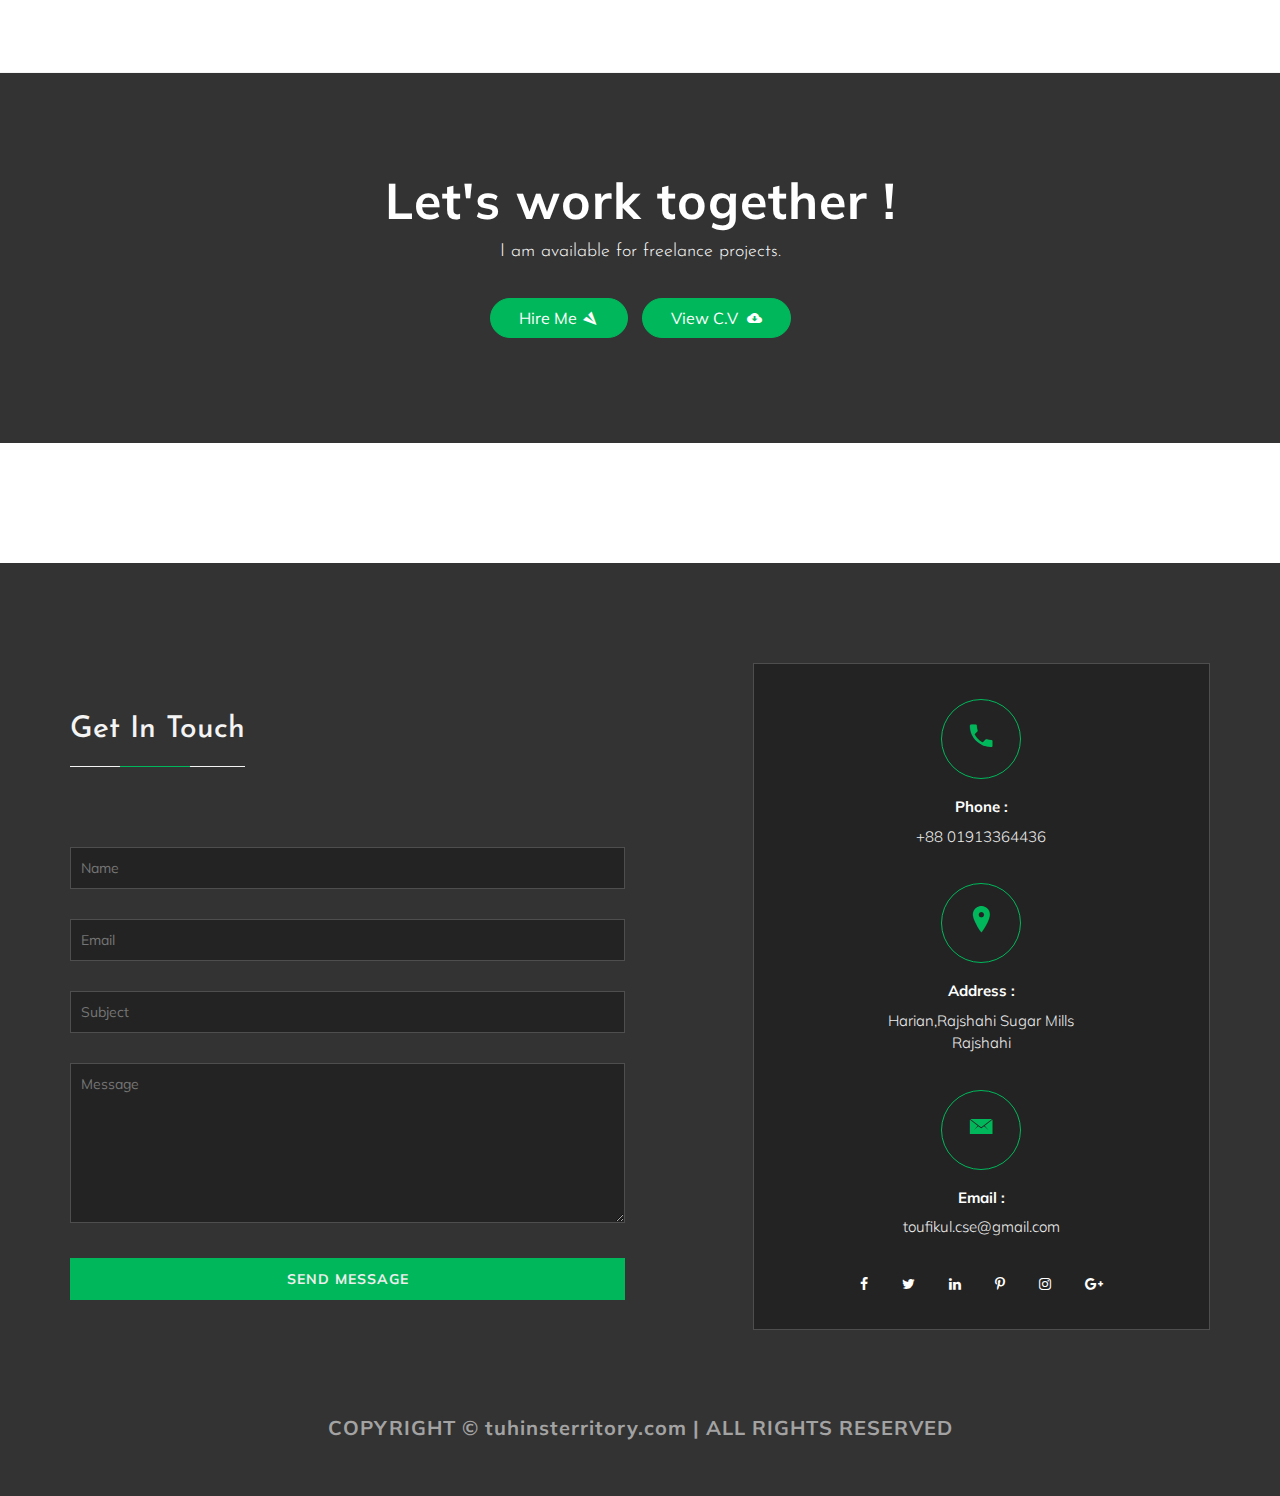
==== commit 11647961: "Update index.html" ====
--- a/index.html
+++ b/index.html
@@ -312,7 +312,7 @@
 											<div class="col-md-6 col-md-pull-6">
 												<div class="cont text-right pb-50">
 													<h6 class="sm-title">Rajshahi University</h6>
-													<p>Started M.Engineering</p>
+													<p>Started M.Engineering in dept. of CSE</p>
 												</div>
 											</div>
 
